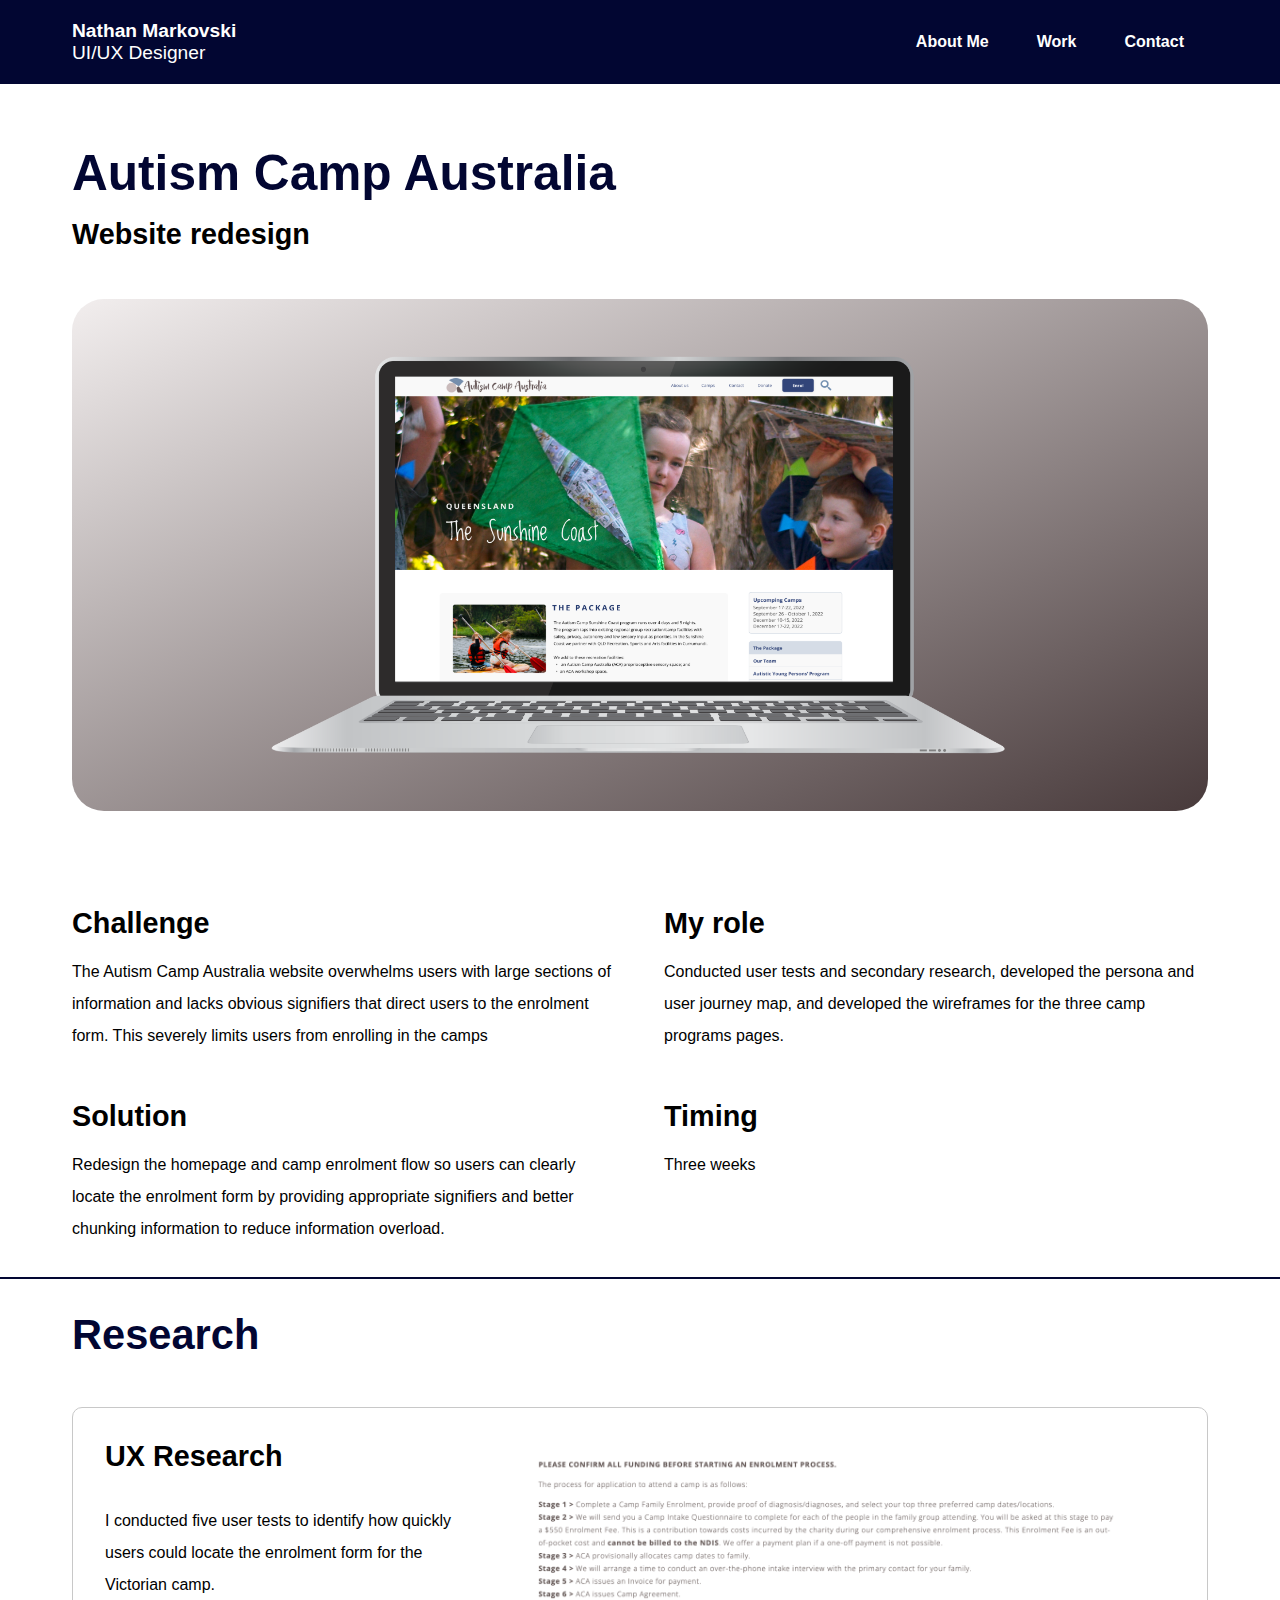
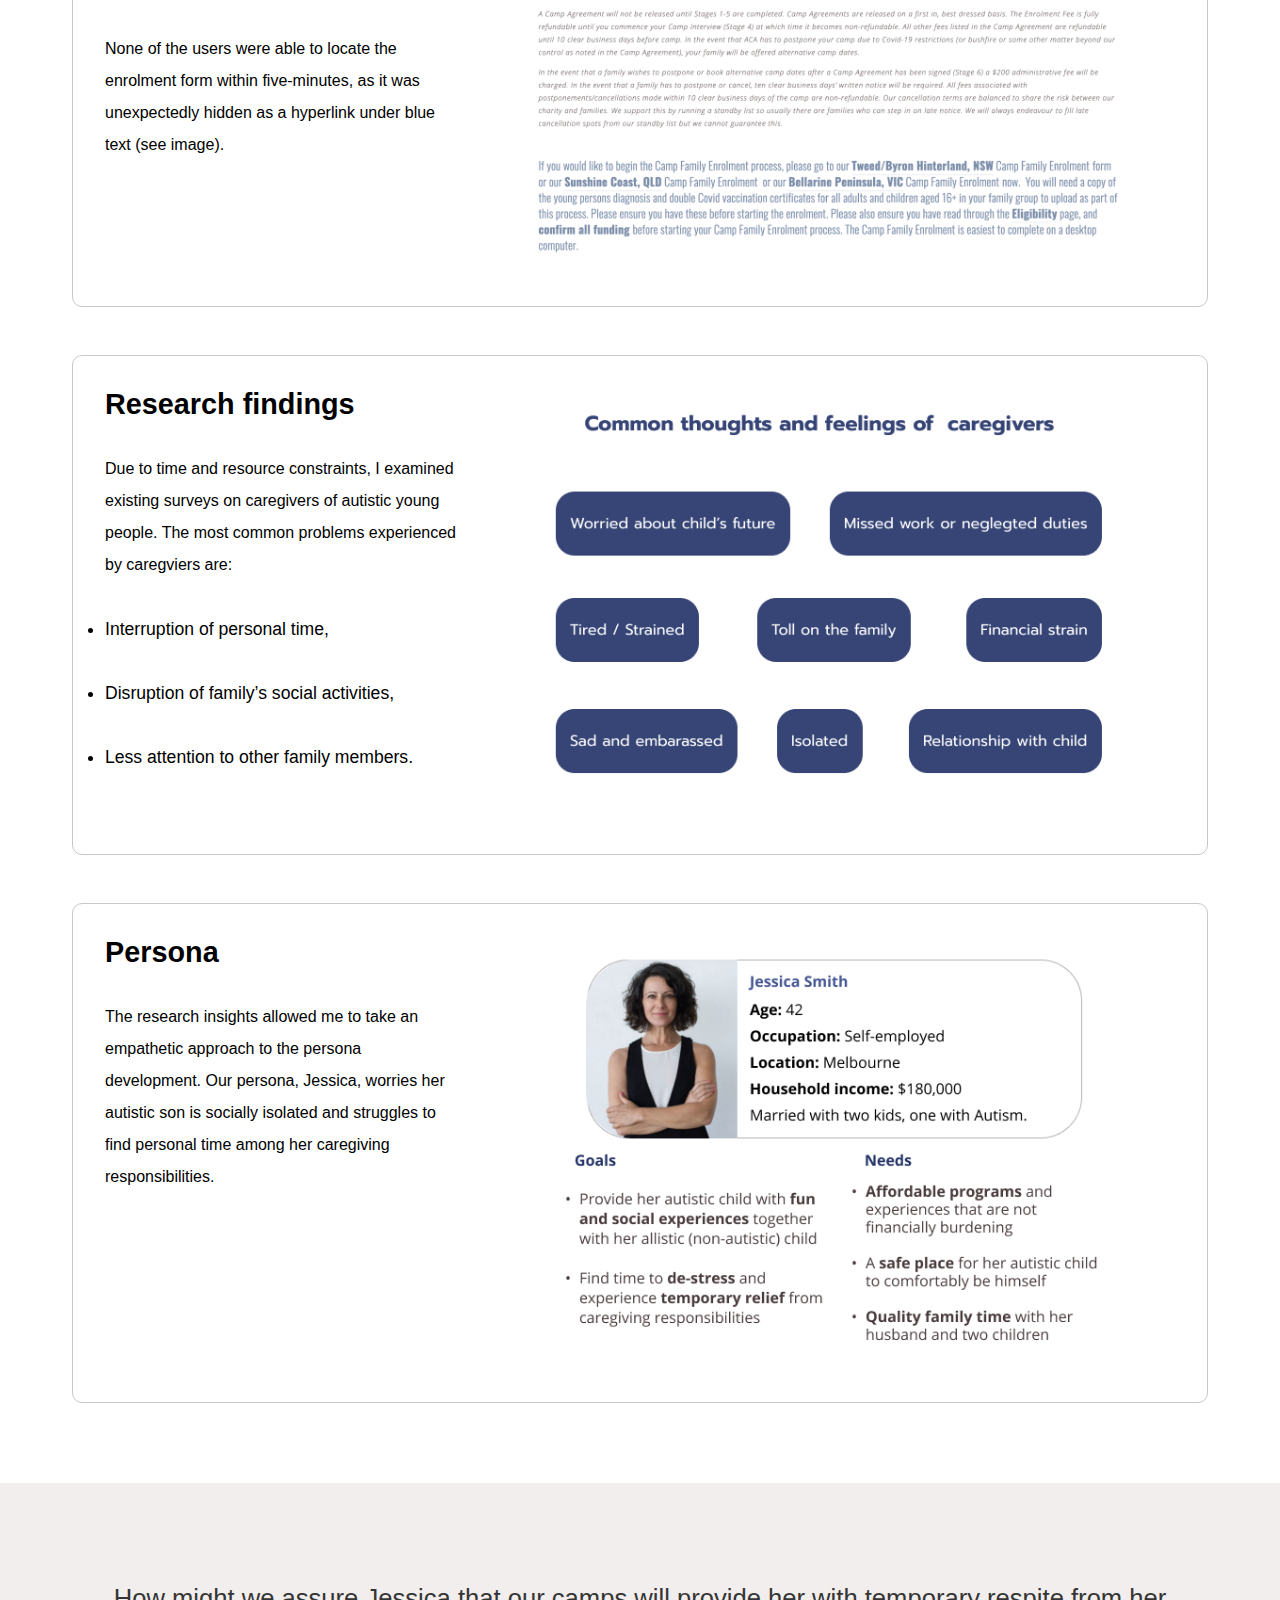
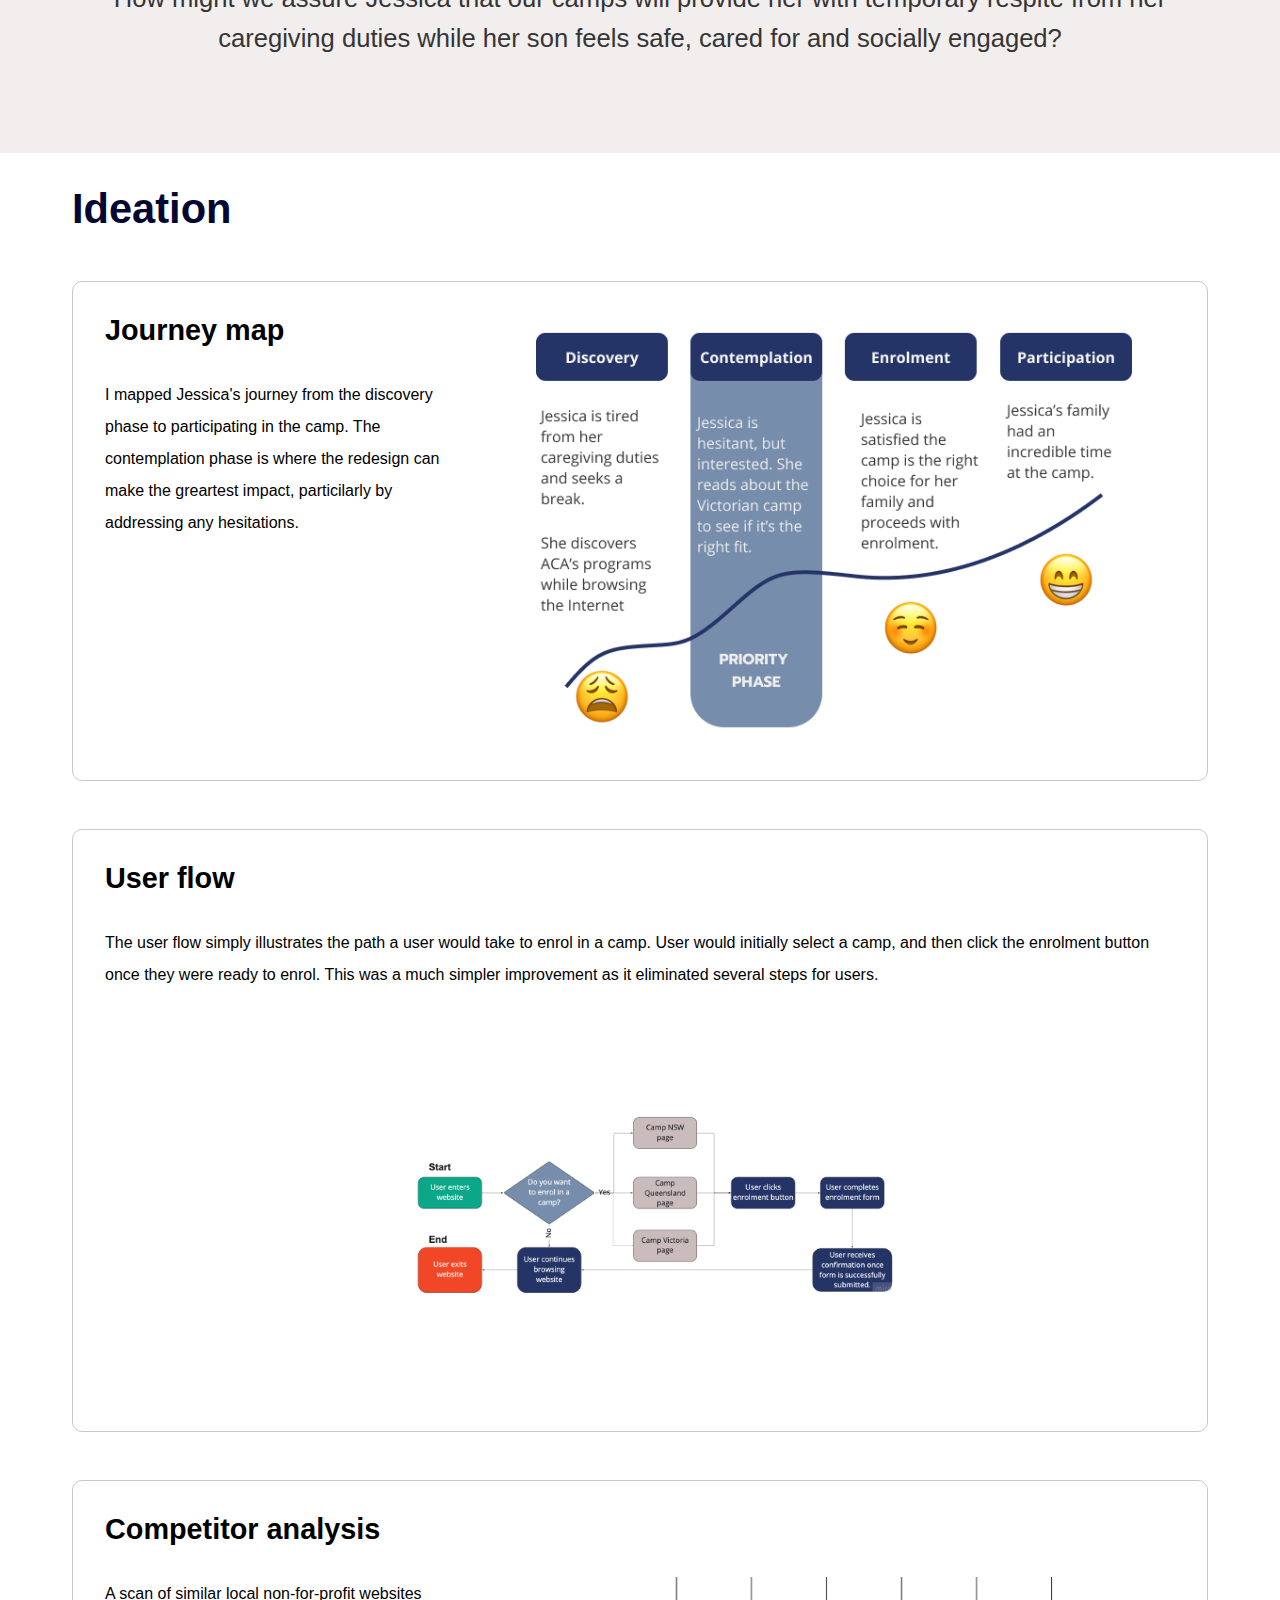
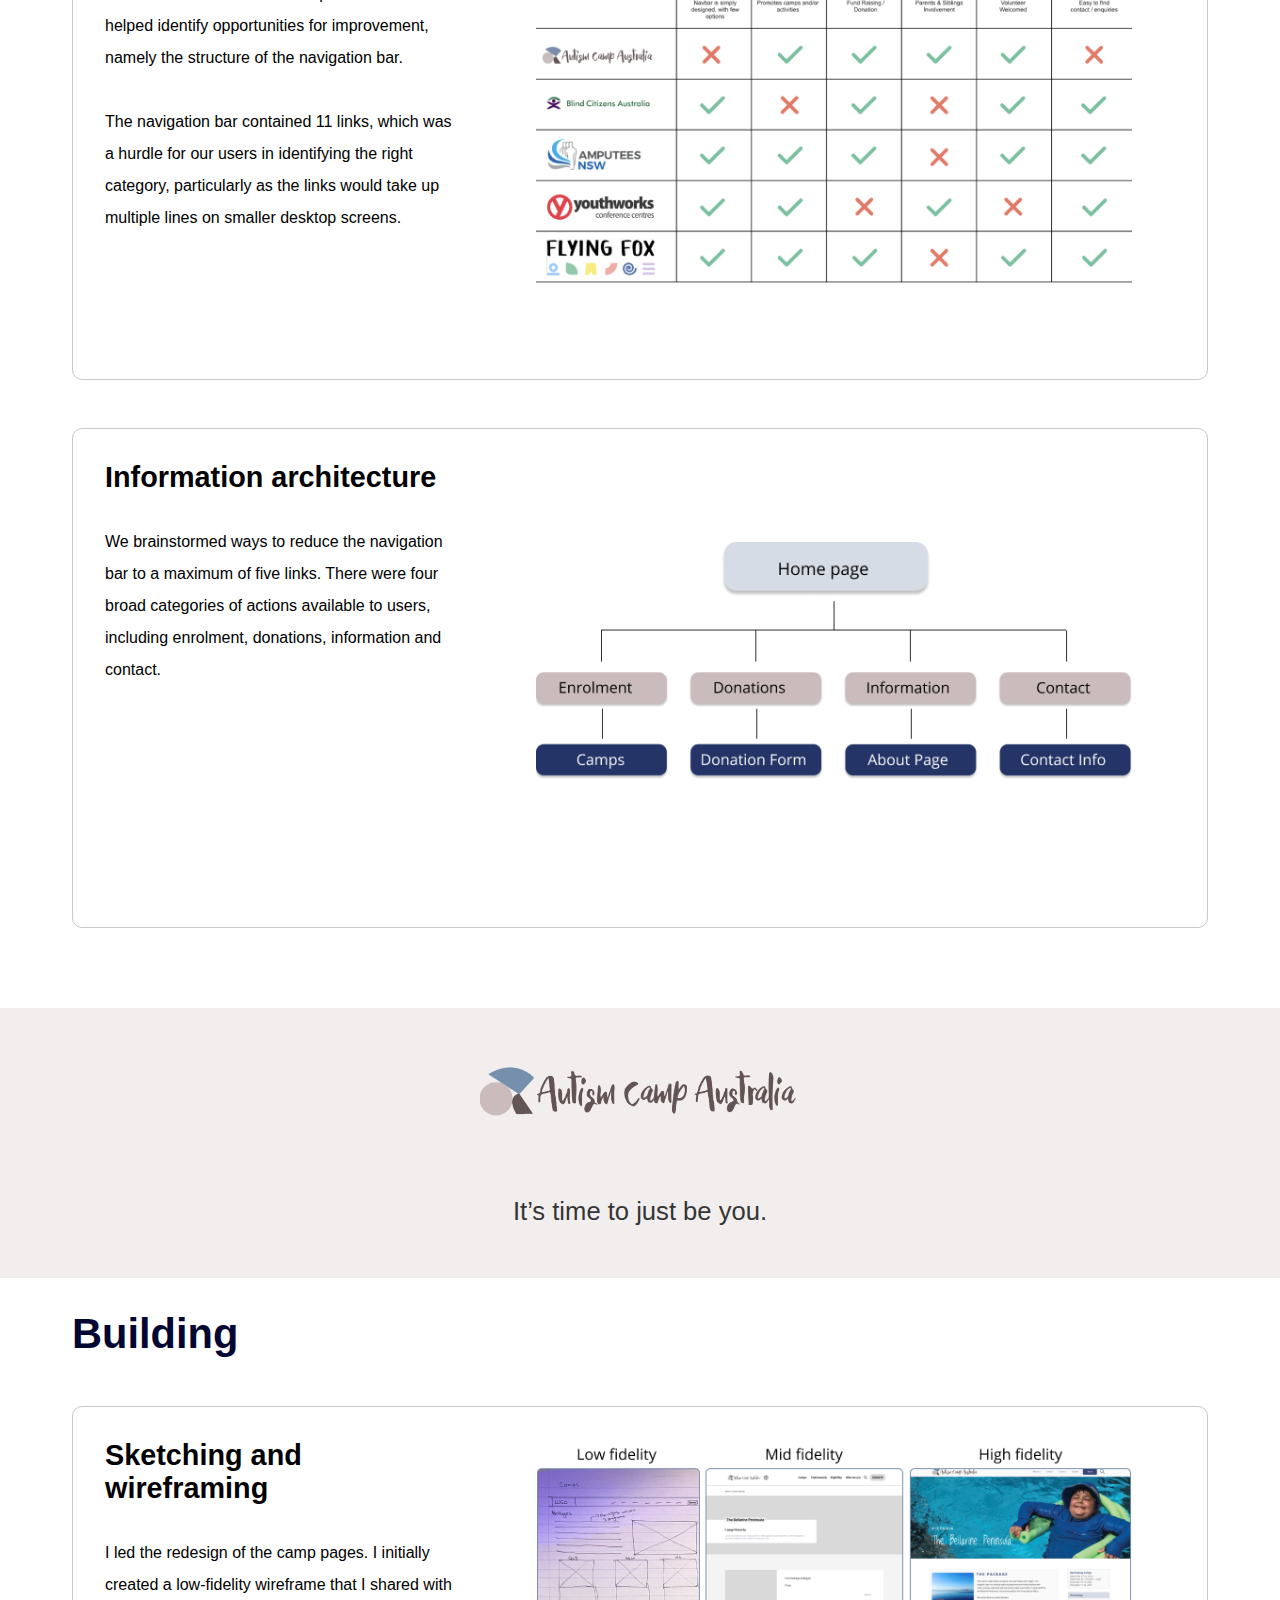
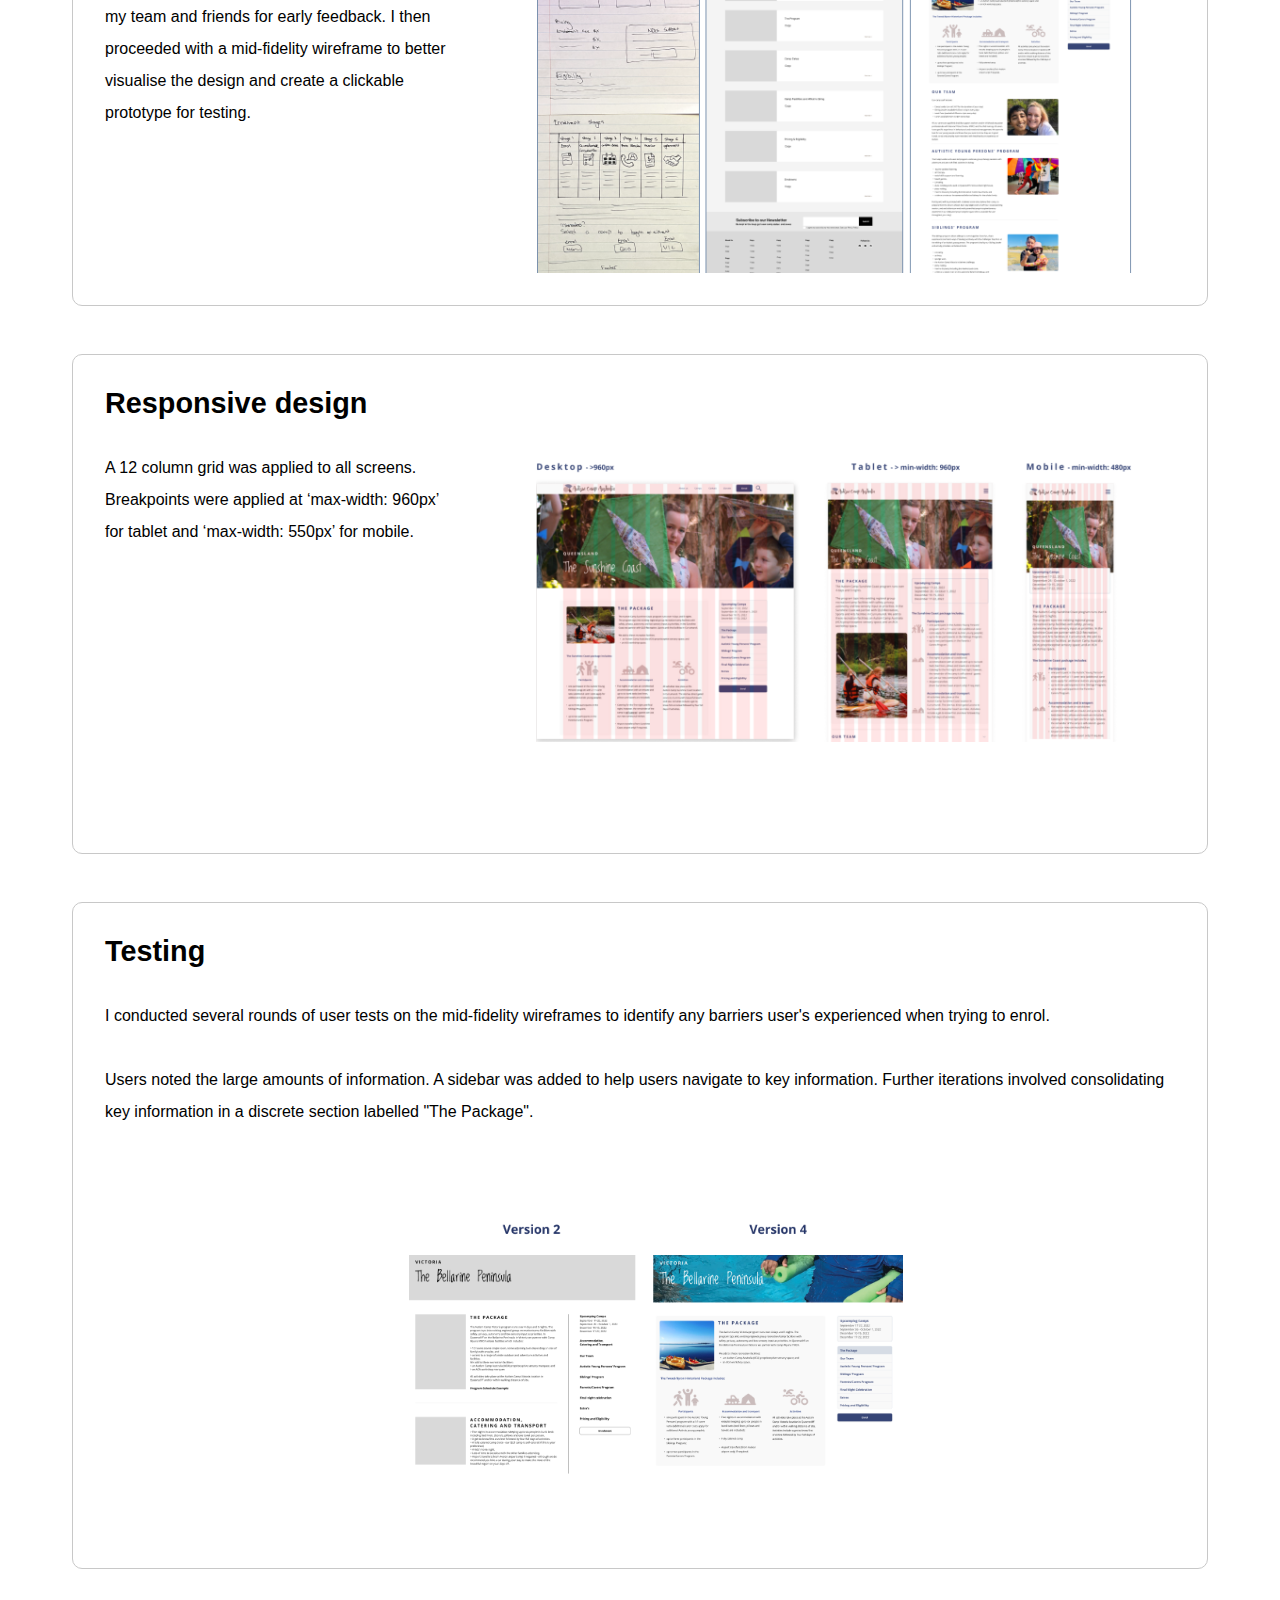
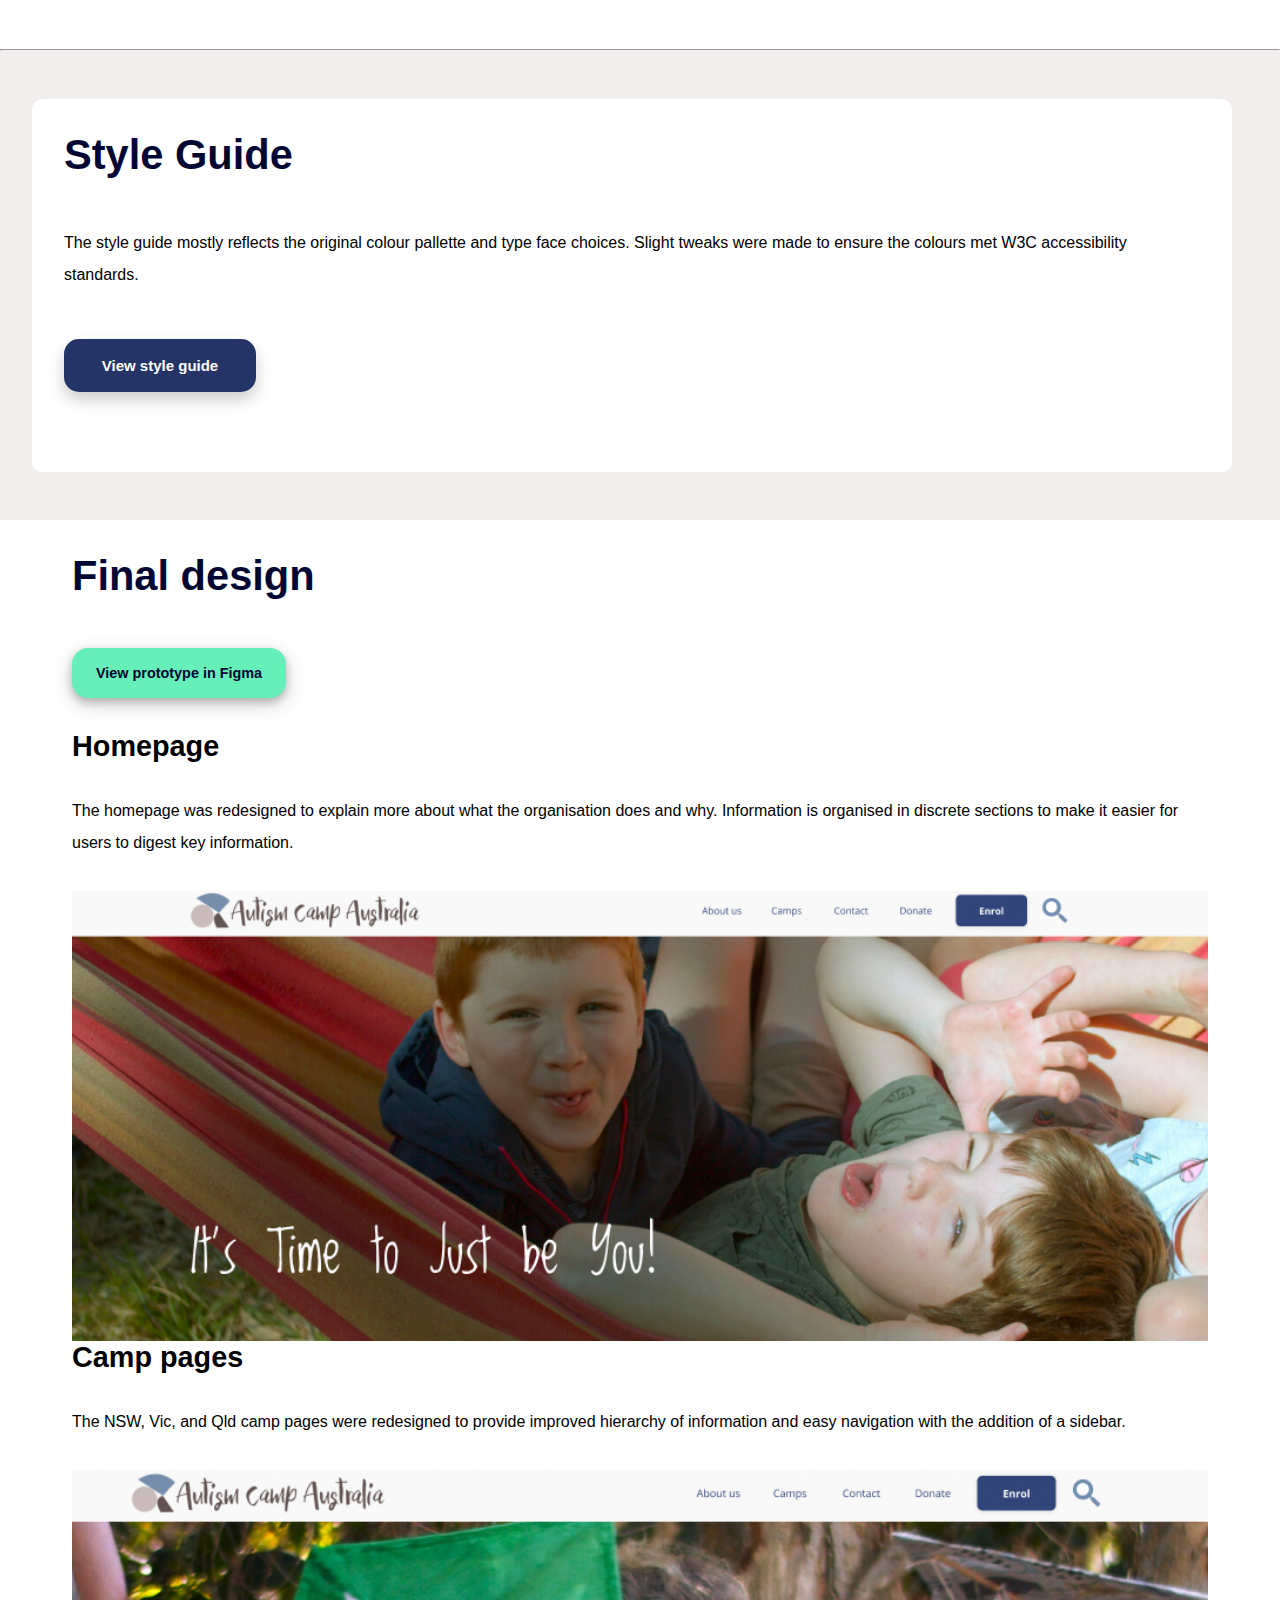
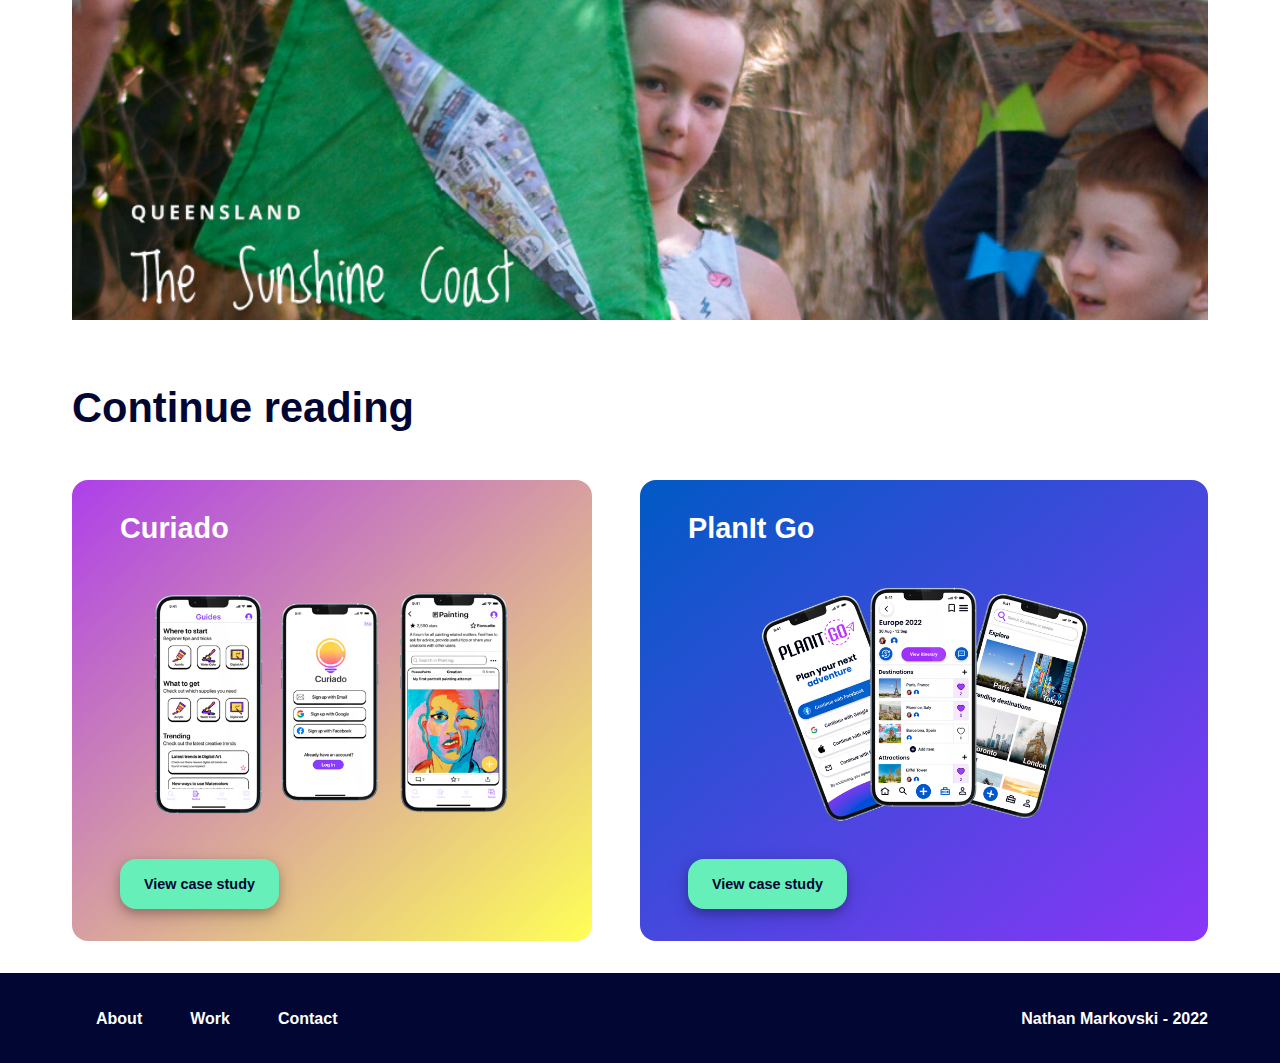
==== aca.html @ 9134162c "ACA" ====
<!DOCTYPE html>
<html style="font-size: 16px" lang="en">
  <head>
   <meta charset="utf-8">
   <title>Autism Camp Australia - Case Study</title>
   <link rel="stylesheet" href="css/main.css">
   <link rel="stylesheet" href="css/aca.css">
   <link rel="preconnect" href="https://fonts.googleapis.com">
   <link rel="preconnect" href="https://fonts.gstatic.com" crossorigin>
   <link rel="preconnect" href="https://fonts.googleapis.com">
   <link rel="preconnect" href="https://fonts.gstatic.com" crossorigin>
   <link href="https://fonts.googleapis.com/css2?family=Loved+by+the+King&display=swap" rel="stylesheet">
<link rel="preconnect" href="https://fonts.googleapis.com">
<link rel="preconnect" href="https://fonts.gstatic.com" crossorigin>
<link href="https://fonts.googleapis.com/css2?family=Montserrat:wght@300;400;500;600;700;800&family=Quicksand:wght@300;400;500;600;700&display=swap" rel="stylesheet">
   <script
   src="https://code.jquery.com/jquery-3.6.0.min.js"
   integrity="sha256-/xUj+3OJU5yExlq6GSYGSHk7tPXikynS7ogEvDej/m4="
   crossorigin="anonymous"></script>

   <!-- Global site tag (gtag.js) - Google Analytics -->
<script async src="https://www.googletagmanager.com/gtag/js?id=G-YQF85CCSH3"></script>
<script>
  window.dataLayer = window.dataLayer || [];
  function gtag(){dataLayer.push(arguments);}
  gtag('js', new Date());

  gtag('config', 'G-YQF85CCSH3');
</script>
 <!-- Hotjar Tracking Code for https://www.hotjar.com -->
<script>
    (function(h,o,t,j,a,r){
        h.hj=h.hj||function(){(h.hj.q=h.hj.q||[]).push(arguments)};
        h._hjSettings={hjid:3085739,hjsv:6};
        a=o.getElementsByTagName('head')[0];
        r=o.createElement('script');r.async=1;
        r.src=t+h._hjSettings.hjid+j+h._hjSettings.hjsv;
        a.appendChild(r);
    })(window,document,'https://static.hotjar.com/c/hotjar-','.js?sv=');
</script>
</head>

<!-- Nav Bar -->
<nav id="nav">
    <div id="nav-container">
       <div class="brand"> <a href="https://markovsn.github.io/NM-Portfolio">
            <h4>Nathan Markovski</h4>
            <h5>UI/UX Designer</h5>
        </a></div>
        <div class="links">
            <a href="#">About Me</a>
            <a href="#">Work</a>
            <!-- <a href="#">Writing</a> -->
            <a href="https://markovsn.github.io/NM-Portfolio/contact">Contact</a>
        </div>
        <div id="burger">
            <i class="icon-burger material-icons">menu</i>
            <i class="icon-x hidden material-icons">close</i>
        </div>
</nav>


<div id="modal-menu" class="hidden">
    <a href="#">About</a>
    <a href="#">Work</a>
    <!-- <a href="#">Writing</a> -->
    <a href="https://markovsn.github.io/NM-Portfolio/contact">Contact</a>
</div>
<body>
 <!-- Hero -->
    <header id="cs-hero-container"> 
            <div id="cs-hero">
                <div class="cs-title">
                <h1>Autism Camp Australia</h1>
                <h3>Website redesign</h3>
                </div>
                <div class="mockup"></div>
                <div class="cs-text">
                    <div class="left">
                        <div id="challenge" class="cs-text-container">
                            <h3>Challenge</h3>
                            <p class="regular">The Autism Camp Australia website overwhelms users with large sections of information and lacks obvious signifiers that direct users to the enrolment form. This severely limits users from enrolling in the camps</p>
                        </div> 
                        <div id="solution" class="cs-text-container">
                            <h3>Solution</h3>
                            <p class="regular">Redesign the homepage and camp enrolment flow so users can clearly locate the enrolment form by providing appropriate signifiers and better chunking information to reduce information overload.  </p>
                        </div>
                    </div>
                    <div class="right">
                        <div id="role" class="cs-text-container">
                            <h3>My role</h3>
                            <p class="regular">Conducted user tests and secondary research, developed the persona and user journey map, and developed the wireframes for the three camp programs pages.</p>
                        </div> 
                        <div id="timing" class="cs-text-container">
                            <h3>Timing</h3>
                            <p class="regular">Three weeks</p>
                        </div> 
                    </div>
                </div>
            </div>
    </header>
        <div id="horizontal-ln"></div>


<!-- Research -->
<section class="segment-container">
    <div><h2 class="segment-heading">Research</h2><div>

    <div id="ux-research" class="cs-segment">
        <div class="text">
            <h3>UX Research</h3>
            <p class="regular">I conducted five user tests to identify how quickly users could locate the enrolment form for the Victorian camp. <br><br> None of the users were able to locate the enrolment form within five-minutes, as it was unexpectedly hidden as a hyperlink under blue text (see image). </p>

        </div>
        <div class="image"></div>
    </div>

    <div id="key-findings" class="cs-segment">
        <div class="text">
            <h3>Research findings</h3>
            <p class="regular">Due to time and resource constraints, I examined existing surveys on caregivers of autistic young people. The most common problems experienced by caregviers are:</p>
            <li>Interruption of personal time,</li>
            <li>Disruption of family’s social activities,</li>
            <li>Less attention to other family members.</li>
        </div>
        <div class="image"></div>       
    </div> 
    
    <div id="persona" class="cs-segment">
        <div class="text">
            <h3>Persona</h3>
            <p class="regular">The research insights allowed me to take an empathetic approach to the persona development. Our persona, Jessica, worries her autistic son is socially isolated and struggles to find personal time among her caregiving responsibilities.</p>
        </div>
        <div class="image"></div>
    </div>

</section>

<div class="call-out">
    <div class="call-out-text">How might we assure Jessica that our camps will provide her with temporary respite from her caregiving duties while her son feels safe, cared for and socially engaged?</div>
</div>

<!-- IDEATION -->
<section class="segment-container"> 
    <div><h2 class="segment-heading">Ideation</h2><div>


    <div id="feature-prioritisation" class="cs-segment">
        <div class="text">
            <h3>Journey map</h3>
            <p class="regular">I mapped Jessica's journey from the discovery phase to participating in the camp. The contemplation phase is where the redesign can make the greartest impact, particilarly by addressing any hesitations.</p>
            </p>
        </div>
        <div class="image"></div>
    </div>

    <div id="user-flow" class="cs-segment">
        <div class="text">
            <h3>User flow</h3>
            <p class="regular">The user flow simply illustrates the path a user would take to enrol in a camp. User would initially select a camp, and then click the enrolment button once they were ready to enrol. This was a much simpler improvement as it eliminated several steps for users.</p>
        </div>
        <div class="image"></div>
    </div>

    <div id="competitor-analysis" class="cs-segment">
        <div class="text">
            <h3>Competitor analysis</h3>
            <p class="regular">A scan of similar local non-for-profit websites helped identify opportunities for improvement, namely the structure of the navigation bar.</p>
            <p class="regular">The navigation bar contained 11 links, which was a hurdle for our users in identifying the right category, particularly as the links would take up multiple lines on smaller desktop screens. </p>
        </div>
        <div class="image"></div>
    </div>

    <div id="information-architecture" class="cs-segment">
        <div class="text">
            <h3>Information architecture</h3>
            <p class="regular">We brainstormed ways to reduce the navigation bar to a maximum of five links. There were four broad categories of actions available to users, including enrolment, donations, information and contact. </p>
        </div>
        <div class="image"></div>
    </div>

</section>

<div id="logo" class="call-out">
    <div class="logo-container"></div>
    <div class="call-out-text">It’s time to just be you.</div>
</div>

<!-- BUILDING -->

<section class="segment-container">
    <div><h2 class="segment-heading">Building</h2><div>

    <div id="sketching" class="cs-segment">
        <div class="text">
            <h3>Sketching and wireframing</h3>
            <p class="regular">I led the redesign of the camp pages. I initially created a low-fidelity wireframe that I shared with my team and friends for early feedback. I then proceeded with a mid-fidelity wireframe to better visualise the design and create a clickable prototype for testing.</p>
        </div>
        <div class="image"></div>
    </div>

    <div id="responsive" class="cs-segment">
        <div class="text">
            <h3>Responsive design</h3>
            <p class="regular">A 12 column grid was applied to all screens. Breakpoints were applied at ‘max-width: 960px’ for tablet and ‘max-width: 550px’ for mobile.</p>
        </div>
        <div class="image"></div>
    </div>

    <div id="testing" class="cs-segment">
        <div class="text">
            <h3>Testing</h3>
            <p class="regular">I conducted several rounds of user tests on the mid-fidelity wireframes to identify any barriers user's experienced when trying to enrol.</p>
            <p class="regular">Users noted the large amounts of information. A sidebar was added to help users navigate to key information. Further iterations involved consolidating key information in a discrete section labelled "The Package". </p>
        </div>
        <div class="image"></div>
    </div>



</section>

<hr>
<!-- Interface design -->

<section id="style-guide">
<div class="style-guide-container">
    <h2 class="segment-heading">Style Guide</h2>
    <p class="regular">The style guide mostly reflects the original colour pallette and type face choices. Slight tweaks were made to ensure the colours met W3C accessibility standards.  </p>
    <button type="button" class="collapsible">View style guide</button>
    <div class="content">
<hr>
    <div id="brand-personality">
        <h3>Brand voice analysis</h3>
        <div class="brand-bubbles">
            <div class="word-container">
                <div><h4>Physique</h4></div>
                <div><p class="regular">Neutral, calm, welcoming</p></div>
            </div>
            <div class="word-container">
                <div><h4>Self-image</h4></div>
                <div><p class="regular">Trusted, caring, sensitive</p></div>
            </div>
            <div class="word-container">
                <div><h4>Personality</h4></div>
                <div><p class="regular">Inclusive, family-friendly, delicate</p></div>
            </div>
            <div class="word-container">
                <div><h4>Culture</h4></div>
                <div><p class="regular">Community-driven, experienced, friendly</p></div>
            </div>


        </div>
    </div>
<hr>
    <div id="logo-preview">
        <div><h3>Logo</h3></div>
        <div class="logo-images">
            <div class="logo-white"></div>
            <div class="logo-black"></div>
            <div class="logo-outline"></div>
        </div>
    </div>

<hr>
   <div id="colours">
        <h3>Brand colours</h3>
        <h4>Primary colours</h4>
        <div id="regal-blue" class="brand-colours">
            <div class="colour-container">
                <div class="main-colour"></div>
                <div class="mid-shade"></div>
                <div class="light-shade"></div>
            </div>
            <div class="colour-info">
                <div class="colour-name"><p class="caption"><strong>Tory blue</strong></p></div>
                <div class="hex-code"><p class="caption">#435693</p></div>
                <div class="usage"><p class="caption">Usage: 50%</p></div>
            </div>
        </div>

        <div id="white" class="brand-colours">
            <div class="colour-container">
                <div class="main-colour"></div>
                <div class="mid-shade"></div>
                <div class="light-shade"></div>
            </div>
            <div class="colour-info">
                <div class="colour-name"><p class="caption"><strong>Dark wood</strong></p></div>
                <div class="hex-code"><p class="caption">#483A3B</p></div>
                <div class="usage"><p class="caption">Usage: 30%</p></div>
            </div>
        </div>

        <h4>Seconary colours</h4>
        <div id="eucalyptus-green" class="brand-colours">
            <div class="colour-container">
                <div class="main-colour"></div>
                <div class="mid-shade"></div>
                <div class="light-shade"></div>
            </div>
            <div class="colour-info">
                <div class="colour-name"><p class="caption"><strong>Charcoal</strong></p></div>
                <div class="hex-code"><p class="caption">#353535</p></div>
                <div class="usage"><p class="caption">Usage: 10%</p></div>
            </div>
        </div>
        
    </div>
<hr>
    <!-- typography -->
    <div id="typography">
        <h3>Typography</h3>
        <div id=“resp-table”></div>

    <table class="table">
        <thead>
            <th>Type preview</th>
            <th>Font family</th>
            <th>Font size</th>
        </thead>
        <tbody>
            <tr>
                <td data-label="Type-preview" class="H1-preview">Headline 1</td>
                <td data-label="Font-family">Loved by the King - Regular 400</td>
                <td data-label="Font-size">48pt</td>
            </tr>
            <tr>
                <td data-label="Type-preview" class="H2-preview">Headline 2</td>
                <td data-label="Font-family">Open Sans - Semi-bold 600</td>
                <td data-label="Font-size">30pt</td>
            </tr>
            <tr>
                <td data-label="Type-preview" class="H3-preview">Headline 3</td>
                <td data-label="Font-family">Open Sans - Bold 700</td>
                <td data-label="Font-size">24pt</td>
            </tr>
            <tr>
                <td data-label="Type-preview" class="H4-preview">Headline 4</td>
                <td data-label="Font-family">Open Sans - Extra-bold 800</td>
                <td data-label="Font-size">20pt</td>
            </tr>
            <tr>
                <td data-label="Type-preview" class="H5-preview">Headline 5</td>
                <td data-label="Font-family">Open Sans - Semi-bold 600</td>
                <td data-label="Font-size">18pt</td>
            </tr>
          
            <tr>
                <td data-label="Type-preview"class="Body-preview">Body</td>
                <td data-label="Font-family">Open Sans - Regular 400</td>
                <td data-label="Font-size">16pt</td>
            </tr>
            <tr>
                <td data-label="Type-preview" class="Button-preview">Buttons and meta</td>
                <td data-label="Font-family">Open Sans - Bold 600</td>
                <td data-label="Font-size">15pt</td>
            </tr>
            <tr>
                <td data-label="Type-preview" class="caption-preview">Captions</td>
                <td data-label="Font-family">Open Sans - Regular 400</td>
                <td data-label="Font-size">14pt</td>
            </tr>
        </tbody>
    </table>
<hr>
    <div id="buttons">
        <h3>Buttons</h3>
        <h4>Primary</h4>
            <div class="dfat-btn-container">
                <div><h4>Normal</h4></div>
                <div><button class="btn-dfat" id="prime-normal">Primary</button></div>
            </div>
            <div class="dfat-btn-container">
                <div><h4>Active</h4></div>
                <div><button class="btn-dfat" id="prime-active">Primary</button></div>
            </div>
            <div class="dfat-btn-container">
                <div><h4>Hover</h4></div>
                <div><button class="btn-dfat" id="prime-hover">Primary</button></div>
            </div>
            <div class="dfat-btn-container">
                <div><h4>Focused</h4></div>
                <div><button class="btn-dfat" id="prime-focused">Primary</button></div>
            </div>
            <div class="dfat-btn-container">
                <div><h4>Disabled</h4></div>
                <div><button class="btn-dfat" id="prime-disabled">Primary</button></div>
            </div>
            <h4>Secondary</h4>
            <div class="dfat-btn-container">
                <div><h4>Normal</h4></div>
                <div><button class="btn-dfat" id="second-normal">Secondary</button></div>
            </div>
            <div class="dfat-btn-container">
                <div><h4>Active</h4></div>
                <div><button class="btn-dfat" id="second-active">Secondary</button></div>
            </div>
            <div class="dfat-btn-container">
                <div><h4>Hover</h4></div>
                <div><button class="btn-dfat" id="second-hover">Secondary</button></div>
            </div>
            <div class="dfat-btn-container">
                <div><h4>Focused</h4></div>
                <div><button class="btn-dfat" id="second-focused">Secondary</button></div>
            </div>
            <div class="dfat-btn-container">
                <div><h4>Disabled</h4></div>
                <div><button class="btn-dfat" id="second-disabled">Secondary</button></div>
            </div>
    </div>

    <hr>

    <div id="icons">
        <h3>Icons</h3>
        <div id="icons-social" class="icons-container">
            <h4>Social media</h4>
            <div id="icon-twitter" class="icon-row">
                <div class="icon-container"></div>
                <div><p class="regular">Twitter</p></div>
            </div>
            <div id="icon-facebook" class="icon-row">
                <div class="icon-container"></div>
                <div><p class="regular">Facebook</p></div>
            </div>
            <div id="icon-instagram" class="icon-row">
                <div class="icon-container"></div>
                <div><p class="regular">Instagram</p></div>
            </div>
            <div id="icon-youtube" class="icon-row">
                <div class="icon-container"></div>
                <div><p class="regular">YouTube</p></div>
            </div>
        </div>
        
        <div id="icons-navigation" class="icons-container">
            <h4>Navigation</h4>
            <div id="icon-arrow-left" class="icon-row">
                <div class="icon-container"></div>
                <div><p class="regular">Arrow left</p></div>
            </div>
            <div id="icon-arrow-right" class="icon-row">
                <div class="icon-container"></div>
                <div><p class="regular">Arrow right</p></div>
            </div>
            <div id="icon-search" class="icon-row">
                <div class="icon-container"></div>
                <div><p class="regular">Search</p></div>
            </div>
            <div id="icon-menu" class="icon-row">
                <div class="icon-container"></div>
                <div><p class="regular">Menu</p></div>
            </div>
            <div id="icon-close" class="icon-row">
                <div class="icon-container"></div>
                <div><p class="regular">Close</p></div>
            </div>
            <div id="icon-check" class="icon-row">
                <div class="icon-container"></div>
                <div><p class="regular">Check</p></div>
            </div>
         </div>

        <div id="icons-general" class="icons-container">
            <h4>General</h4>
            <div id="icon-coin" class="icon-row">
                    <div class="icon-container"></div>
                    <div><p class="regular">Coin</p></div>
             </div>
            <div id="icon-person" class="icon-row">
                    <div class="icon-container"></div>
                    <div><p class="regular">Person</p></div>
             </div>
              <div id="icon-card" class="icon-row">
                    <div class="icon-container"></div>
                    <div><p class="regular">Credit card</p></div>
             </div>
             <div id="icon-donate" class="icon-row">
                    <div class="icon-container"></div>
                    <div><p class="regular">Donate</p></div>
             </div>
        </div>
    </div>

    <hr>



</div>
</section>


<!-- MOCKUPS -->
<section id="mockups">
    <div class="mockups-container">
    <div><h2 class="segment-heading">Final design</h2><div>
        <div class="prototype-btn"><a href="https://www.figma.com/proto/x3vNXDAoyBga1JQBYZVfNr/Untitled?page-id=0%3A1&node-id=25%3A376&viewport=3408%2C-2922%2C0.23&scaling=contain&starting-point-node-id=25%3A376"><button class="btn-secondary"><p class="btn-text">View prototype in Figma</p></button></a></div>
        <div id="homepage" class="final-cs-segment">
            <div><h3>Homepage</h3></div>
            <div><p class="regular">The homepage was redesigned to explain more about what the organisation does and why. Information is organised in discrete sections to make it easier for users to digest key information. </p></div>
            <div class="image image-home"></div>
        </div>
        <div id="navigation" class="final-cs-segment">
            <div><h3>Camp pages</h3></div>
            <div><p class="regular">The NSW, Vic, and Qld camp pages were redesigned to provide improved hierarchy of information and easy navigation with the addition of a sidebar. </p></div>
            <div class="image image-nav"></div>
        </div>
    </div>
</div>
</section>

<!-- Recommendations -->

<section id="next-reading">
    <h2 class="segment-heading">Continue reading</h2>

    <a href="https://markovsn.github.io//NM-Portfolio/curiado" id="curiado" class="small-container">
        <h3>Curiado</h3>
        <div class="image"></div>
        <div class="cta">
            <button class="btn-secondary"><p class="btn-text">View case study</p></button>
        </div>
    </a>

    <a href="https://markovsn.github.io//NM-Portfolio/planitgo" id="planitgo" class="small-container">
        <h3>PlanIt Go</h3>
        <div class="image"></div>
        <div class="cta">
                <button class="btn-secondary"><p class="btn-text">View case study</p></button>
        </div>
    </a>
        
</section>

    <!-- Footer -->
    <footer id="footer">
        <div class="footer-container">
            <div class="links">
                <a href="#">About</a>
                <a href="#">Work</a>
                <!-- <a href="#">Writing</a> -->
                <a href="#">Contact</a>
            </div>
            <div id="signature"><p class="regular">Nathan Markovski - 2022</p></div>
        </div>
    </footer>

    <script src="main.js"></script>

</body> 
</html>
---- css/main.css ----
* {
    box-sizing: border-box;
    margin: 0;
    padding: 0;
    font-family: monospace;
  }
  
  html, body {
    width: 100%;
    height: 100%;
  }

  /* ROOT */
:root {
    --page-margin: 2rem;
    --page-margin-mobile: 1rem;
    --clr-primary: #020632; 
    --clr-accent: #66efb8;
    --clr-light: #1136dd;
    --clr-white: #ffffff;
    --ln: 1px solid var(--clr-primary);
    --font: 'Sora', sans-serif;
    --pg-width: 1200px;
  }
  
  /* TYPOGRAPHY */
  .location p {
    font-family: var(--font);
    font-size: 1rem;
    color: var(--clr-white);
    font-weight: 600;
  }
  
  p.large {
    font-size: 1.5rem;
    font-family: var(--font);
    line-height: 2.5rem;
  }

  p.regular {
    font-family: var(--font);
    line-height: 2rem;
    font-size: 1rem;
  }

  p.caption {
    font-family: var(--font);
    line-height: 1.3rem;
    font-size: 1rem;
  }

  li {
    font-family: var(--font);
    line-height: 2rem;
    font-size: 1.1rem;
  }

  h1 {
    text-decoration: none;
    font-size: 3.1rem;
    font-stretch: extra-expanded;
    font-family: 'Anton', sans-serif;
    color: var(--clr-primary);
    margin-bottom: 1rem;
  }

  h2 {
    text-decoration: none;
    font-size: 2.6rem;
    font-family: var(--font);
    font-weight: 800;
    color: var(--clr-primary);
  }

  h3 {
  font-family: var(--font);
  font-weight: 600;
  font-size: 1.8rem;
  }
  
  h4 {
    text-decoration: none;
    font-size: 1.2rem;
    font-family: var(--font);
    font-weight: 600;
  }

  h5 {
    text-decoration: none;
    font-size: 1.2rem;
    font-family: var(--font);
    font-weight: 500;
  }

  strong {
    font-family: var(--font);
    font-size: 1.1rem;
  }

  .btn-text {
    font-family: var(--font);
    font-size: .9rem;
    font-weight: 600;
  }

  @media screen and (max-width: 450px) {
    h1 {font-size: 2.5rem}
    h2 {font-size: 1.8rem}
    h3 {font-size: 1.3rem}
    h4 {font-size: 1.1rem}
    h5 {font-size: 1.1rem}
    p.regular {font-size: 1rem}
    li {font-size: 1rem}
    p.caption {font-size: .9rem}
    p.large {font-size: 1.2rem;}
    .location p {font-size: .9rem}
  }
    
  #hero h1 {
    color: white !important;
  }
  #contact h1 {
    color: white !important;
  }


  /* BUTTONS */
  .btn-primary {
    padding: 0.5rem 2rem;
    border-radius: 1rem;
    border-style: none;
    background-color: var(--clr-primary);
    min-height: 65px;
    font-family: var(--font);
    font-weight: 600;
    font-size: 18px;
    color: var(--clr-white);
    box-shadow: 0 4px 8px 0 rgba(0, 0, 0, 0.2), 0 6px 20px 0 rgba(0, 0, 0, 0.19);
    cursor: pointer;
  }

  .btn-primary:hover {
    background-color: var(--clr-light);
    color: var(--clr-white);
  }

  .btn-secondary {
    padding: 0.5rem 1.5rem;
    border-radius: 1rem;
    border-style: none;
    background-color: var(--clr-accent);
    min-height: 50px;
    font-family: var(--font);
    font-weight: 600;
    font-size: 16px;
    color: var(--clr-primary);
    box-shadow: 0 4px 8px 0 rgba(0, 0, 0, 0.2), 0 6px 20px 0 rgba(0, 0, 0, 0.19);
    cursor: pointer;
  }

  .btn-secondary:hover {
    background-color: #a7f6d6;
  }



  #horizontal-ln {
    border-bottom: var(--ln);
  }


  /* NAV */
nav {
    height: 85px;
    width: 100%;
    background: transparent;
    position: fixed;
    border-bottom: 1px solid var(--clr-white);
    z-index: 3;
  }

  nav.hidden {
    background-color: var(--clr-primary) !important;
    transition: 1s ease;
  }

  .nav-solid {
    background-color: var(--clr-primary) !important;
    transition: background-color 600ms ease;
  }


  #nav-container {
    height: 100%;
    padding: 0 var(--page-margin);
    display: flex;
    justify-content: space-between;
    align-items: center;
    max-width: var(--pg-width);
    margin: 0 auto;
  }
  
  #nav-container > .links {
    height: 100%; 
    display: flex;
  }

  #nav-container a {
    color: var(--clr-white);
    text-decoration: none;
    font-size: 16px;
    font-family: var(--font);
    font-weight: 600;
  }
  
  #nav-container > .links > * {
    padding: 1.5rem;
    height: 100%;
    display: flex;
    align-items: center;  
  }
  
  nav a:hover {
    background-color: rgba(255, 255, 255, 0.4);
    color: var(--clr-primary) !important;
    font-weight: 600;
  }

  nav .brand {
    color: var(--clr-white);
  }
  
  #nav .brand a:hover{
    color: var(--clr-white) !important;
    cursor: pointer;
  }

/* MODAL */
#modal-menu {
  opacity: 1;
  position: fixed;
  top: 85px;
  left: 0;
  width: 100vw;
  height: 100vh;
  background-color: var(--clr-primary);
  display: flex;
  flex-direction: column;
  justify-content: center;
  align-items: center;
  gap: 1rem;
  transition: 600ms ease;
}

#modal-menu.hidden {
  opacity: 0;
  bottom: 200vh;
  transition: 600ms ease;
  transform: translatex(-100%);
}

#modal-menu a {
  color: var(--clr-white);
  font-size: 2rem;
  text-decoration: none;
  font-family: var(--font);
  padding: 2rem 6rem;
  border-radius: 24rem;
  border: 1px solid var(--clr-light);
  transition: 400ms;
  width: 50%;
  display: flex;
  justify-content: center;
}

#modal-menu a:hover {
  border: 1px solid var(--clr-primary);
  transform: scale(1.2);
  box-shadow: 0 0 56px rgba(255,255,255,0.06);
}


/* BURGER */

#burger {
  color: white;
  background-color: transparent;
  cursor: pointer;
  display: none;
}

#burger * {
  font-size: 50px;
}

#burger .icon-burger {
  animation: slide-in 400ms ease-in-out;
}

#burger .icon-burger.hidden {
  display: none;
}

#burger .icon-x.hidden {
  display: none;
}

#burger .icon-x {
  animation: pop-in 400ms ease-in-out;
}

@keyframes slide-in {
  0% {
    transform: translateX(300px);
  }

  100% {
    transform: translateX(0px);
  }
}

@keyframes pop-in {
  0% {
      transform: scale(1.25);
  }

  50% {
    transform: scale(1.5);
  }
  100% {
      transform: scale(1.0);
  }
}


  @media screen and (max-width: 960px) {
    #burger {
    display: inherit;
    }

    #nav-container > .links > a {
    display:none;
    }

    nav .brand h5 {
      display: none;
    }

    nav .brand h4 {
      font-size: 24px;
    }
  }
  
  /* HERO */
#hero-container {
    margin-top: 0em;
    background: linear-gradient(-45deg, #b13ce7, #356cd9, #23a6d5, #23d5ab);
    background-size: 500%;
    animation: gradient 15s ease infinite;
    color: white;
    height: 95vh; 
    min-height: 560px;
    display: flex;
    
  }
  
  @keyframes gradient {
    0% {
      background-position: 0% 50%;
    }
    50% {
      background-position: 100% 50%;
    }
    100% {
      background-position: 0% 50%;
    }
  }

#hero .right .pfp {
  background: url(../images/homepage/profile-photo.JPG);
  background-position: bottom;
  background-size: cover;
  background-repeat: no-repeat;
}

  #hero {
    padding: var(--page-margin);
    display: flex; 
    max-width: var(--pg-width);
    margin: 0 auto;
    align-items: center;
    justify-content: center;
  }

  #hero .location {
    display: flex;
    align-items: center;
    gap: 1rem;
  }

  #hero .location p {
    font-family: var(--font);
    font-size: 20px;
    font-weight: 400;
    font-style: italic;
  }

.location span {
  font-size: 30px;
  font-weight: 600;
  color: var(--clr-white);
}
  
  @media screen and (max-width: 960px) {
    #hero {
    flex-direction: column-reverse;
    }
    #hero > .right {
      justify-content: flex-end;
      margin-bottom: 5rem;
  }
  #hero > .left {
    gap: 2rem;
    justify-content: flex-start;
  }
  }

  #hero > * {
    flex: 1; 
    display: flex;
    flex-direction: column;
    justify-content: center;
  }
  
  #hero > .left {
    gap: 2rem;
    align-items: flex-start;
  }
  
  #hero > .right {
    align-items: center;
  }
  
  #hero > .right .pfp {
    min-width: 200px;
    width: 35vw;
    max-width: 450px;
    min-height: 200px;
    height: 32vw;
    max-height: 450px;
    border-radius: 50%;
    border: 3px solid white;
  }

  /* CASE STUDIES */

#work {
    padding: var(--page-margin);
    display: flex;
    flex-direction: column;
    gap: 3rem;
    max-width: var(--pg-width);
    margin: 0 auto;
  }

  #work .case-study {
    min-height: 100px;
    max-height: 700px;
    width: 100%;
    height: 50vh;
    display: flex;
    flex-direction: row;
    justify-content: space-between;
    align-items: stretch;
    align-self: center;
    border-radius: 1rem;
    transition: height 200ms ease, width 200ms ease;
    padding: 3rem 5rem;
    text-decoration: none;
  }

  #work .case-study:hover {
    width: 98%;
    opacity: 0.9;
  }

  #work .case-study .body {
    display: flex;
    width: 30%;
    margin-left: 6.5%;
    flex-direction: column;
    align-items: flex-start;
    justify-content: flex-end;
    flex: 0 auto;
    gap: 2rem;
    color: var(--clr-white);
  }

#work .case-study .pic {

    max-height: 400x;
    min-height: 100px;
    flex: 0 auto;
    width: 70%;
}

#work > .case-study:nth-child(even) {
  flex-direction: row-reverse;
}

#work > .case-study:nth-child(even) .body {
margin-right: 6.5%;
margin-left: 0;
}

#case-study-aca {
background: linear-gradient(to bottom right, #F2EEEE, #483A3B);
}

#case-study-koala {
background: linear-gradient(to bottom right, #3ca55c, #A8E37D);
}

#case-study-curiado {
  background: linear-gradient(to bottom right, #fffF57, #ae3fea);
  }
#case-study-dfat {
  background: linear-gradient(to bottom right, #1a2980, #26d0ce);
}
#case-study-planit {
   background: linear-gradient(to bottom right, #005AC5, #8A36F6);
  }

  #case-study-aca .pic {
    background-image: url(../images/aca/mockup-laptop.png);
    background-position: center;
    background-size: contain;
    background-repeat: no-repeat;
  }
  

#case-study-planit .pic {
  background-image: url(../images/planitgo/preview.png);
  background-position: center;
  background-size: contain;
  background-repeat: no-repeat;
}

#case-study-curiado .pic {
  background-image: url(../images/curiado/mockup.png);
  background-position: centEr;
  background-size: contain;
  background-repeat: no-repeat;
}


#case-study-dfat .pic {
  background-image: url(../images/dfat/mockup.png);
  background-position: center;
  background-size: contain;
  background-repeat: no-repeat;
}


#case-study-koala .pic {
  background-image: url(../images/akf/mockup.png);
  background-position: center;
  background-size: contain;
  background-repeat: no-repeat;
}

@media (max-width: 950px) {
  #work .case-study {
    flex-direction: column;
    align-items: top;
    justify-content: flex-start;
    gap: 1rem;
    padding: 2rem;
    height: auto;
    
  }
  #work > .case-study:nth-child(even) {
    flex-direction: column;
  }

  #work > .case-study:nth-child(even) .body {
    margin-right: none;
}
#work .case-study .pic {
  width: 100%;
  height: 30vh;
  min-height: 100px;
  max-height: 600px;
}
#work .case-study .body {
  width: 100%;
  margin: 0;
  height: 10vh;
  min-height: 200px;
  max-height: 600px;
}
}
@media (max-width: 550px) {
  #work .case-study {
    padding: 1rem;
  }}

/* Skills  */
#skills {
padding: var(--page-margin);
margin: 0 auto;
max-width: var(--pg-width);
display: grid;
grid-template-columns: repeat(12, 1fr);
flex-direction: column;
gap: 3rem;
margin-bottom: 3rem;
}

.skill-container {
grid-column: span 4;
display: flex;
flex-direction: column;
gap: 1.5rem;
}

#skills h2 {
  grid-column: span 12;
}

.skill-container .icon {
  height: 5vh;
  width: 5vh;
  min-height: 100px;
  min-width: 100px;
  border-radius: 50%;
  background-position: center;
  background-repeat: no-repeat;
  background-size: cover;
}

.skill-icon {
  display: flex;
  justify-content: center;
}

.skill-container h3 {
  display: flex;
  justify-content: center;
}

#skill1 .icon {
  background: url(../images/homepage/ux-research.svg), linear-gradient(to left, var(--clr-primary), rgb(38, 0, 255));
}

#skill2 .icon {
  background: url(../images/homepage/problem-solving.svg), linear-gradient(to right, #b13ce7, #530f72);
}

#skill3 .icon {
  background: url(../images/homepage/collaboration.svg), linear-gradient(to left, var(--clr-primary), rgb(38, 0, 255));
}

#skill4 .icon {
  background: url(../images/homepage/visual-design.svg), linear-gradient(to right, #b13ce7, #530f72);
}

#skill5 .icon {
  background: url(../images/homepage/design-thinking.svg), linear-gradient(to left, var(--clr-primary), rgb(38, 0, 255));
}

#skill6 .icon {
  background: url(../images/homepage/coding.svg), linear-gradient(to right, #b13ce7, #530f72);
}

@media screen and (max-width: 960px) {
  .skill-container {
    grid-column: span 6;
  }
}

@media screen and (max-width: 550px) {
  .skill-container {
    grid-column: span 12;
  }
  #skills {
    gap: 1rem;
  }
}


/* Contact */

#contact {
  background: linear-gradient(-45deg, #b13ce7, #356cd9, #23a6d5, #23d5ab);
  background-size: 500%;
  animation: gradient 15s ease infinite;
  height: 20vh;
  min-height: 500px;
  display: flex;
  border-top: var(--ln);
}


.contact-container {
  padding: var(--page-margin);
  margin: 0 auto;
  max-width: var(--pg-width);
  display: flex;
  flex-direction: column;
  align-items: center;
  justify-content: center;
  gap: 3rem;
  color: white;
}

.contact-buttons {
  display: flex;
  gap: 3rem;
}

/* Footer */

#footer {
  height: 90px;
  border-top: var(--ln);
  background-color: var(--clr-primary);
  /* background: linear-gradient(-45deg, #b13ce7, #356cd9, #23a6d5, #23d5ab);
  background-size: 500%;
  animation: gradient 15s ease infinite; */
}

.footer-container {
  height: 100%;
  padding: 0 var(--page-margin);
  display: flex;
  justify-content: space-between;
  align-items: center;
  max-width: var(--pg-width);
  margin: 0 auto;
}

.footer-container > .links {
  height: 100%; 
  display: flex;
}

.footer-container a {
  color: var(--clr-white);
  text-decoration: none;
  font-size: 16px;
  font-family: var(--font);
  font-weight: 600;
}

.footer-container > .links > * {
  padding: 1.5rem;
  height: 100%;
  display: flex;
  align-items: center;  
}

  .footer-container #signature {
    color: white;
    font-weight: 600;
  }

  #footer a:hover {
    background-color: rgba(255, 255, 255, 0.4);
    color: var(--clr-primary) !important;
    font-weight: 600;
  }

  @media screen and (max-width: 650px) {
    .footer-container #signature {
      display: none;
  }

  .footer-container {
    justify-content: center;
  }
}
---- css/aca.css ----
#nav {
    background-color: var(--clr-primary) !important;
  }

#cs-hero-container {
    border-bottom: var(--ln);
    min-height: 500px;
    display: flex;
    padding-top: 7rem;
}

/* Hero */
#cs-hero {
    padding: var(--page-margin);
    display: flex; 
    max-width: var(--pg-width);
    margin: 0 auto;
    flex-direction: column;
    align-items: flex-start;
    justify-content: center;
    gap: 3rem;
  }

.mockup {
    width: 100%;
    min-height: 250px;
    max-height: 700px;
    height: 40vw;
    background: url(../images/aca/mockup-laptop.png), linear-gradient(to BOTTOM right, #F2EEEE, #483A3B);
    background-position: center;
    background-repeat: no-repeat;
    background-size: contain;
    border-radius: 2rem;
    padding: 2rem;
}

.cs-text {
    display: flex;
    flex: 0 auto;
    gap: 3rem;
}

.cs-text .left {
    width: 50%;
}

.cs-text .right {
    width: 50%;
    justify-content: space-between
}

.cs-text-container {
    margin-top: 3rem;
    display: flex;
    flex-direction: column;
    gap: 1rem;
}


@media screen and (max-width: 450px) {
    .cs-text .left {
        width: 100%;
    }
    
    .cs-text .right {
        width: 100%;
    }

    .cs-text {
        display: flex;
        flex-direction: column;
        gap: 0;
    }

    #cs-hero {
        gap: 0.5rem;
        padding: var(--page-margin-mobile);
    }
    .mockup {padding:1rem;}
    }
    
    
    
/* Story */
@media (max-width: 950px){
    #user-flow .image {height: 300px !important;}}
    @media (max-width: 550px){
        #user-flow .image {height: 150px !important;}
        #user-flow .text {margin-bottom: 1rem;}
    }
    #user-flow .image {
        grid-column: span 12;
        height: 40vh;
        min-height: 200px;
        max-height: 600px;
    }
    
    #user-flow .text {
        grid-column: span 12;
        margin-bottom: 3rem;
    }

    @media (max-width: 950px){
        #journey-map .image {height: 300px !important;}}
        @media (max-width: 550px){
            #journey-map .image {height: 150px !important;}
            #journey-map .text {margin-bottom: 1rem;}
        }
        #testing .image {
            grid-column: span 12;
            height: 40vh;
            min-height: 200px;
            max-height: 800px;
        }
        
        #testing .text {
            grid-column: span 12;
            margin-bottom: 3rem;
        }

    .segment-container {
        display: flex; 
        flex-direction: column;
        gap: 5rem;
        padding: var(--page-margin);
        max-width: var(--pg-width);
        margin: 0 auto;
    }
    
    .cs-segment {
        display: grid;
        grid-template-columns: repeat(12,1fr);
        min-height: 500px;
        margin-bottom: 3rem;
        border: 1px solid rgb(200, 200, 200);
        border-radius: 10px;
        padding: 2rem;
    }
    .segment-container h2 {
        margin-bottom: 3rem;
    }
    
    .cs-segment .image {
        border-radius: 2rem;
        grid-column: span 8;
        margin-left: 2rem;
    }
    
    .cs-segment .text {
        grid-column: span 4;
        display: flex;
        flex-direction: column;
        gap: 2rem;
    }
    
    .call-out {
        height: 30vh;
        min-height: 200px;
        display: flex;
        align-items: center;
        background-color: #F2EEEE;
    }
    
    .call-out-text {
        color: #353535;
        text-align: center;
        font-size: 1.6rem;
        font-family: var(--font);
        line-height: 2.5rem;
        padding: var(--page-margin);
        max-width: var(--pg-width);
        margin: 0 auto;
    }
    
    @media screen and (max-width: 450px) {
        .call-out-text {font-size: 1.2rem;
        padding: var(--page-margin-mobile);
        line-height: 2rem;
    }
    .cs-segment {padding: 1rem;}
    .cs-segment .image {margin-left: 0;}}
    
.logo-container {
    height: 15vh;
    width: 25vw;
    min-height: 100px;
    min-width: 100px;
    max-height: 200px;
    background: url(../images/aca/logo-colour.png);
    background-position: center;
    background-repeat: no-repeat;
    background-size: contain;
}

#logo {
    flex-direction: column !important;
    display: flex;
    justify-content: center;
}

#ux-research .image {
    background: url(../images/aca/enrolment.png); 
    background-position: center;
    background-repeat: no-repeat;
    background-size: contain;
}

#key-findings .image {
    background: url(../images/aca/thoughts.png);
    background-position: center;
    background-repeat: no-repeat;
    background-size: contain;
}

#card-sorting .image {
    background: url(../images/dfat/Card\ sorting.png);
    background-position: center;
    background-repeat: no-repeat;
    background-size: contain;
}

#persona .image {
    background: url(../images/aca/persona.png);
    background-position: center;
    background-repeat: no-repeat;
    background-size: contain;
}

#feature-prioritisation .image {
     background: url(../images/aca/journey-map.png);
     background-position: center;
    background-repeat: no-repeat;
    background-size: contain;
    }

#competitor-analysis .image {
    background: url(../images/aca/comp-analysis.png);
    background-position: center;
    background-repeat: no-repeat;
    background-size: contain;
    }


    #user-flow .image {
        background: url(../images/aca/user-flow.png);
        background-position: center;
        background-repeat: no-repeat;
        background-size: contain;
        }

#information-architecture .image {
    background: url(../images/aca/information-architecture.png);
    background-position: center;
    background-repeat: no-repeat;
    background-size: contain;
    }

    #sketching .image {
        background: url(../images/aca/wireframing.png);
        background-position: center;
        background-repeat: no-repeat;
        background-size: contain;
        }

        #responsive .image {
            background: url(../images/aca/responsive.png);
            background-position: center;
            background-repeat: no-repeat;
            background-size: contain;
            }
        
            #testing .image {
                background: url(../images/aca/testing.png);
                background-position: center;
                background-repeat: no-repeat;
                background-size: contain;
                }
    
    @media screen and (max-width: 950px) {
        .cs-segment .text {
            grid-column: span 12 !important;
            padding-bottom: 1rem;
        }
        .cs-segment .image { 
            grid-column: span 12 !important;
            margin: 0 !important;
            min-height: 350px;
        }
    }
    
    @media screen and (max-width: 450px) {
        .cs-segment .image { 
            min-height: 200px;
        }

        .cs-segment .text {
            padding-bottom: 0.5rem;
        }

        .segment-container h2 {
            margin-bottom: 1.5rem; }

        .segment-container {padding: var(--page-margin-mobile);}
}

/* Style Guide */

.collapsible {
    background-color: #243467;
    color: white;
    cursor: pointer;
    padding: 18px;
    min-width: 8rem;
    width: 12rem;
    border: none;
    text-align: center;
    outline: none;
    font-size: 15px;
    font-family: var(--font);
    font-weight: bold;
    border-radius: 15px;
    box-shadow: 0px 8px 15px rgba(0, 0, 0, 0.2);
    transition: all 0.3s ease 0s;
  }

  .active, .collapsible:hover {
    background-color:rgb(38, 153, 211);
    box-shadow: 0px 15px 20px rgba(38, 153, 211, 0.8);
    transform: translateY(-7px);
  }

  .content {
    background-color: white;
    max-height: 0;
    overflow: hidden;
    transition: max-height 0.2s ease-out;
  }

#style-guide {
    background-color: #F2EEEE;
    padding: 3rem 0;
}

.style-guide-container {
    padding: var(--page-margin);
    max-width: var(--pg-width);
    margin: 0 auto;
    background-color: white;
    border-radius: 10px;
    display: flex;
    flex-direction: column;
    gap: 3rem;
}

@media (max-width: 1284px) {
    .style-guide-container {margin: 0 2rem}
}

@media (max-width: 550px) {
    .style-guide-container {margin: 0 0.5rem; padding: var(--page-margin-mobile);}
}


/* brand personality */
.word-container {
    height: 150px;
    min-height: 100px;
    grid-column: span 3;
    padding: 1rem;
    border-radius: 10px;
    display: flex;
    gap: 1rem;
    flex-direction: column;
    align-items: flex-start;
    justify-content: flex-start;
    background-color: #243467;
    color: #F9F9F9;
}

.brand-bubbles {
    display: grid;
    grid-template-columns: repeat(12, 1fr);
    height: auto;
    padding: 3rem 0;
    gap: 2rem;
}

.styled {
    font-family: var(--font);
    font-size: 1.2rem;
}

#brand-personality {
    display: flex;
    flex-direction: column;
    gap: 3rem;
    padding-top: 3rem;
}

@media (max-width: 950px) {
    .word-container {grid-column: span 6;}
}

@media (max-width: 550px) {
    .brand-bubbles {
        flex-direction: column;
        gap: 1rem;
        padding: 1rem;
    }
    .word-container {min-height: 100px; min-width: 100px; grid-column: span 12;}
    .styled {font-size: 1rem}
}

/* logo */
#logo-preview {
    display: flex;
    min-height: 150px;
    height: 300px;
    padding: 3rem 0;
    flex-direction: column;
}

#logo-preview h3 {
    width: 100%
}

.logo-images {
    display: grid;
    grid-template-columns: repeat(12, 1fr);
    gap: 2rem;
    height: 80%;
}

.logo-white {
    background-image: url(../images/aca/logo-colour.png);
    background-position: center;
    background-repeat: no-repeat;
    background-size: contain;
    grid-column: span 4;
}

.logo-outline {
    background-image: url(../images/aca/logo-vertical.png);
    background-position: center;
    background-repeat: no-repeat;
    background-size: contain;
    grid-column: span 4;
}

@media (max-width: 550px) {
    .logo-white {grid-column: span 6;}
    .logo-black {grid-column: span 6;}
    .logo-outline {grid-column: span 6;}
    #logo-preview {height: 300px;}
}
/* brand colours */

#colours {
    display: grid;
    grid-template-columns: repeat(12, 1fr);
    gap: 2rem;
    padding: 3rem 0;
    max-width: 100%;
}

#colours h3 {
    grid-column: span 12;
}

#colours h4 {
    grid-column: span 12;
}

.brand-colours {
height: 300px;
min-height: 200px;
grid-column: span 4;
display: flex;
flex-direction: column;
width: 100%;
min-width: 100px;
}

.colour-container {
    height: 75%;
    display: flex;
    width: 100%;
}

.main-colour {
    width: 50%;
    border-radius: 10px 0 0 0;
}

.mid-shade {
    width: 25%;
}

.light-shade {
    width: 25%;
    border-radius: 0 10px 0 0;
}

.colour-info * > {
    font-family: var(--font);
}

/* Bilateral blue */
#regal-blue .main-colour {background-color: #243467;}
#regal-blue  .mid-shade {background-color:#768EAC;}
#regal-blue  .light-shade {background-color: #D6DCE5;}
/* White */
#white .main-colour {background-color:#483A3B;}
#white .mid-shade {background-color:#CABCBC;}
#white .light-shade {background-color:#F2EEEE;}
/* Oceanic Blue */
#eucalyptus-green .main-colour {background-color:#353535;}
#eucalyptus-green .mid-shade {background-color:#747474;}
#eucalyptus-green .light-shade {background-color:#F9F9F9;}

.colour-info {
    border: 1px solid lightgray;
    border-radius: 0 0 10px 10px;
    height: auto;
    padding: 1rem;
    display: block;
}

.colour-name {
    width: 100%;
}

.hex-code {
    width: 100%;
}

.usage {
    grid-column: span 2;
}


@media (max-width: 950px) {
    .brand-colours {
        grid-column: span 6;
        height: 150px;
    }
}

@media (max-width: 450px) {
    .brand-colours {
        grid-column: span 12;
        margin-bottom: 3rem;
    }

    #colours { 
    display: block;
    }

    .colour-info {padding: 0.5rem}
    }

#typography {
    display: flex;
    flex-direction: column;
    padding-top: 3rem;
gap: 2rem;}

.typography-table {
    display: flex;
    flex-direction: column;}

.typography-heading:not(:first-child) {
    padding-top: 0;}


.table{
    width: 100%;
    border-collapse: collapse;
}

.table td, .table th{
    padding: 12px 15px;
    text-align: left;
    font-family: var(--font);
}

.table th{
    background-color: #00446E;
    color:white;
}

@media (max-width:700px){
    .table thead{
        display:none;
    }
    .table, .table tbody, .table tr, .table td{
        display: block;
        width: 100%;
    }
    .table tr{
        margin-bottom:1rem;
        border-bottom: 1px solid grey;
    }
    .table td{
        text-align: left;
    }

}

/* H1 */
.H1-preview {font-family: 'Loved by the King', cursive !important; font-size: 52px; font-weight: 700;}
/* h2 */
.H2-preview {font-family: 'Open Sans', sans-serif !important; font-size: 30px; font-weight: 600; }
/* h3 */
.H3-preview {font-family: 'Open Sans', sans-serif !important; font-size: 24px; font-weight: 700; }
/* h4 */
.H4-preview {font-family: 'Open Sans', sans-serif !important; font-size: 20px; font-weight: 800;}
/* h5 */
.H5-preview {font-family: 'Open Sans', sans-serif !important; font-size: 18px; font-weight: 600;}
/* Body */
.Body-preview {font-family: 'Open Sans', sans-serif  !important;  font-size: 16px; font-weight: 400;}
/* Button */
.Button-preview {font-family: 'Open Sans', sans-serif  !important; font-size: 15px; font-weight: 600;}
/* Caption */
.caption-preview {font-family: 'Open Sans', sans-serif  !important; font-size: 14px; font-weight: 400;}


/* Buttons */
#buttons {
    display: grid;
    grid-template-columns: repeat(12, 1fr);
    gap: 3rem;
}

.dfat-btn-container{
    grid-column: span 4;
    display: flex;
    flex-direction: column;
    gap: 1rem;
}

#buttons h3 {grid-column: span 12;}
#buttons h4 {grid-column: span 12;}

.btn-dfat {
    width: 300px;
    height: 55px; 
    border-radius: 5px;
    cursor: pointer;
    box-shadow: 0px 8px 15px rgba(0, 0, 0, 0.1);
    border: none;
}

#prime-normal {background-color: #243467; color: White; font-family: 'Open Sans', sans-serif !important; font-size: 1rem; font-weight: 600;}
#prime-hover {background-color: #768EAC; color: #F9F9F9; font-family: 'Open Sans', sans-serif !important; font-size: 1rem; font-weight: 600;}
#prime-active {background-color: #635455; color: white; font-family: 'Open Sans', sans-serif !important; font-size: 1rem; font-weight: 600; box-shadow: 0px 4px 4px rgba(0, 0, 0, 0.2);}
#prime-focused {background-color: #243467;  border: 4px SOLID #768EAC; color: #F9F9F9; font-family: 'Open Sans', sans-serif !important; font-size: 1rem; font-weight: 600;}
#prime-disabled {background-color: #cdcdcd; color: rgb(49, 49, 49); font-family: 'Open Sans', sans-serif !important; font-size: 1rem; font-weight: 600; box-shadow: none;}

#second-normal {background-color: #483A3B; color: #FFFFFF; font-family: 'Open Sans', sans-serif !important; font-size: 1rem; font-weight: 600;}
#second-hover {background-color: #635455; color: #F9F9F9; font-family: 'Open Sans', sans-serif !important; font-size: 1rem; font-weight: 600;}
#second-active {background-color: #435693; color: #F9F9F9; font-family: 'Open Sans', sans-serif !important; font-size: 1rem; font-weight: 600; box-shadow: 0px 4px 4px rgba(0, 0, 0, 0.2);}
#second-focused {background-color: #483A3B;  border: 4px solid #CABCBC; color: #FFFFFF; font-family: 'Open Sans', sans-serif !important; font-size: 1rem; font-weight: 600;}
#second-disabled {background-color: #cdcdcd; color: rgb(49, 49, 49); font-family: 'Open Sans', sans-serif !important; font-size: 1rem; font-weight: 600; box-shadow: none;}

@media (max-width: 950px) { 
    .dfat-btn-container {grid-column: span 6}
    #buttons {gap: 1rem;}
}

@media (max-width: 450px) { 
    .dfat-btn-container {grid-column: span 12}
}

/* Icons */

#icons {
    display: grid;
    grid-template-columns: repeat(12, 1fr);
    gap: 3rem
}

#icons h3 {
    grid-column: span 12;
}

.icons-container {
    grid-column: span 4;
    display: flex;
    flex-direction: column;
    gap: 1rem;
}

.icon-container {
    height: 50px;
    width: 50px;}

#icon-twitter .icon-container {background-image: url(../images/aca/TWITTER.png); background-position: center; background-repeat: no-repeat; background-size: contain;}
#icon-instagram .icon-container {background-image: url(../images/aca/instagram.png); background-position: center; background-repeat: no-repeat; background-size: contain;}
#icon-facebook .icon-container {background-image: url(../images/aca/facebook.png); background-position: center; background-repeat: no-repeat; background-size: contain;}
#icon-youtube .icon-container {background-image: url(../images/aca/youtube.png); background-position: center; background-repeat: no-repeat; background-size: contain;}

#icon-check .icon-container {background-image: url(../images/aca/icon-tick.png); background-position: center; background-repeat: no-repeat; background-size: contain;}
#icon-arrow-right .icon-container {background-image: url(../images/aca/icon-right.png); background-position: center; background-repeat: no-repeat; background-size: contain;}
#icon-arrow-left .icon-container {background-image: url(../images/aca/icon-left.png); background-position: center; background-repeat: no-repeat; background-size: contain;}
#icon-search .icon-container {background-image: url(../images/aca/icon-search.png); background-position: center; background-repeat: no-repeat; background-size: contain;}
#icon-menu .icon-container {background-image: url(../images/aca/icon-burger.png); background-position: center; background-repeat: no-repeat; background-size: contain;}
#icon-close .icon-container {background-image: url(../images/aca/icon-cross.png); background-position: center; background-repeat: no-repeat; background-size: contain;}

#icon-coin .icon-container {background-image: url(../images/aca/icon-money.png); background-position: center; background-repeat: no-repeat; background-size: contain;}
#icon-person .icon-container {background-image: url(../images/aca/icon-user.png); background-position: center; background-repeat: no-repeat; background-size: contain;}
#icon-card .icon-container {background-image: url(../images/aca/icon-card.png); background-position: center; background-repeat: no-repeat; background-size: contain;}
#icon-donate .icon-container {background-image: url(../images/aca/icon-hand.png); background-position: center; background-repeat: no-repeat; background-size: contain;}

.icon-row {
    display: flex;
    gap: 1rem;
    align-items: center;
}

@media (max-width: 950px) {
    .icons-container {grid-column: span 6}
    #icons {gap: 1rem;}}

@media (max-width: 450px) {
    .icons-container {grid-column: span 12}
    #icons h4 {margin-top: 1rem;}
}

/* Component */

#components {
    display: grid;
    grid-template-columns: repeat(12, 1fr);
    gap: 3rem;
}

#components h3 {grid-column: span 12;}

.comps-container {
    grid-column: span 4;
    height: auto;
}

.comp-container {
    min-height: 100px;
}

@media (max-width: 950px) {
    .comps-container {grid-column: span 6;}
    #components {gap: 1rem;}
}

@media (max-width: 450px) {
    .comps-container {grid-column: span 12;}
}

/* FINAL MOCKUPS */

#mockups {
    padding: var(--page-margin);
    max-width: var(--pg-width);
    margin: 0 auto;
}

.mockups-container .segment-heading {
    margin-bottom: 3rem;
}


.mockups-container {
    display: flex;
    gap: 3rem;
    flex-direction: column;
}
.final-cs-segment {
    display: flex;
    flex-direction: column;
    gap: 2rem;
    height: auto; }

.final-cs-segment .image {
    height: 50vh;
    min-height: 300px;
    max-height: 800px;
}

.image-home {
    background-image: url(../images/aca/homepage.png);
    background-repeat: no-repeat;
    background-size: cover;
    overflow: scroll;
}

.image-nav {
    background-image: url(../images/aca/camp.png);
    background-repeat: no-repeat;
    background-size: cover;
    overflow: scroll;
}


@media (max-width: 450px) {
    .final-cs-segment .image {margin-bottom: 1rem;}
    .mockups-container {margin-bottom: 1rem}
}

/*  Next reading  */
.prototype-btn {
    margin-bottom: 2rem;
}

#next-reading {
    padding: var(--page-margin);
    margin: 0 auto;
    max-width: var(--pg-width);
    display: grid;
    grid-template-columns: repeat(12, 1fr);
}


#next-reading h2 {
    grid-column: span 12;
    margin-bottom: 3rem;
}

.small-container {
    grid-column: span 6;
    display: flex;
    border-radius: 1rem;
    flex-direction: column;
    padding: 2rem 3rem;
    margin-right: 3rem;
    gap: 2rem;
}

#next-reading h3 {color: white;}

.small-container:last-child{
    margin-right: 0;
}

.small-container .image {
    height: auto;
    min-height: 250px;
}

#planitgo {
    background: linear-gradient(to bottom right, #005AC5, #8A36F6);
    text-decoration: none;
}

#planitgo .image {
    background-image: url(../images/planitgo/preview.png);
    background-position: center;
    background-size: contain;
    background-repeat: no-repeat;
}

#curiado {
    background: linear-gradient(to bottom right, #ae3fea, #fffF57);
    text-decoration: none;
}

#curiado .image {
    background-image: url(../images/curiado/mockup.png);
    background-position: center;
    background-size: contain;
    background-repeat: no-repeat;
}

@media screen and (max-width: 950px) {
    .small-container {grid-column: 2/12; margin-right: 0; margin-bottom: 3rem; padding: 1rem;}
    #next-reading {padding: var(--page-margin-mobile)}
}

@media screen and (max-width: 550px) {
    .small-container {grid-column: span 12; margin-right: 0; margin-bottom: 3rem; padding: 1rem;}
    #next-reading {padding: var(--page-margin-mobile)}
    .small-container .image {min-height: 150px;}}
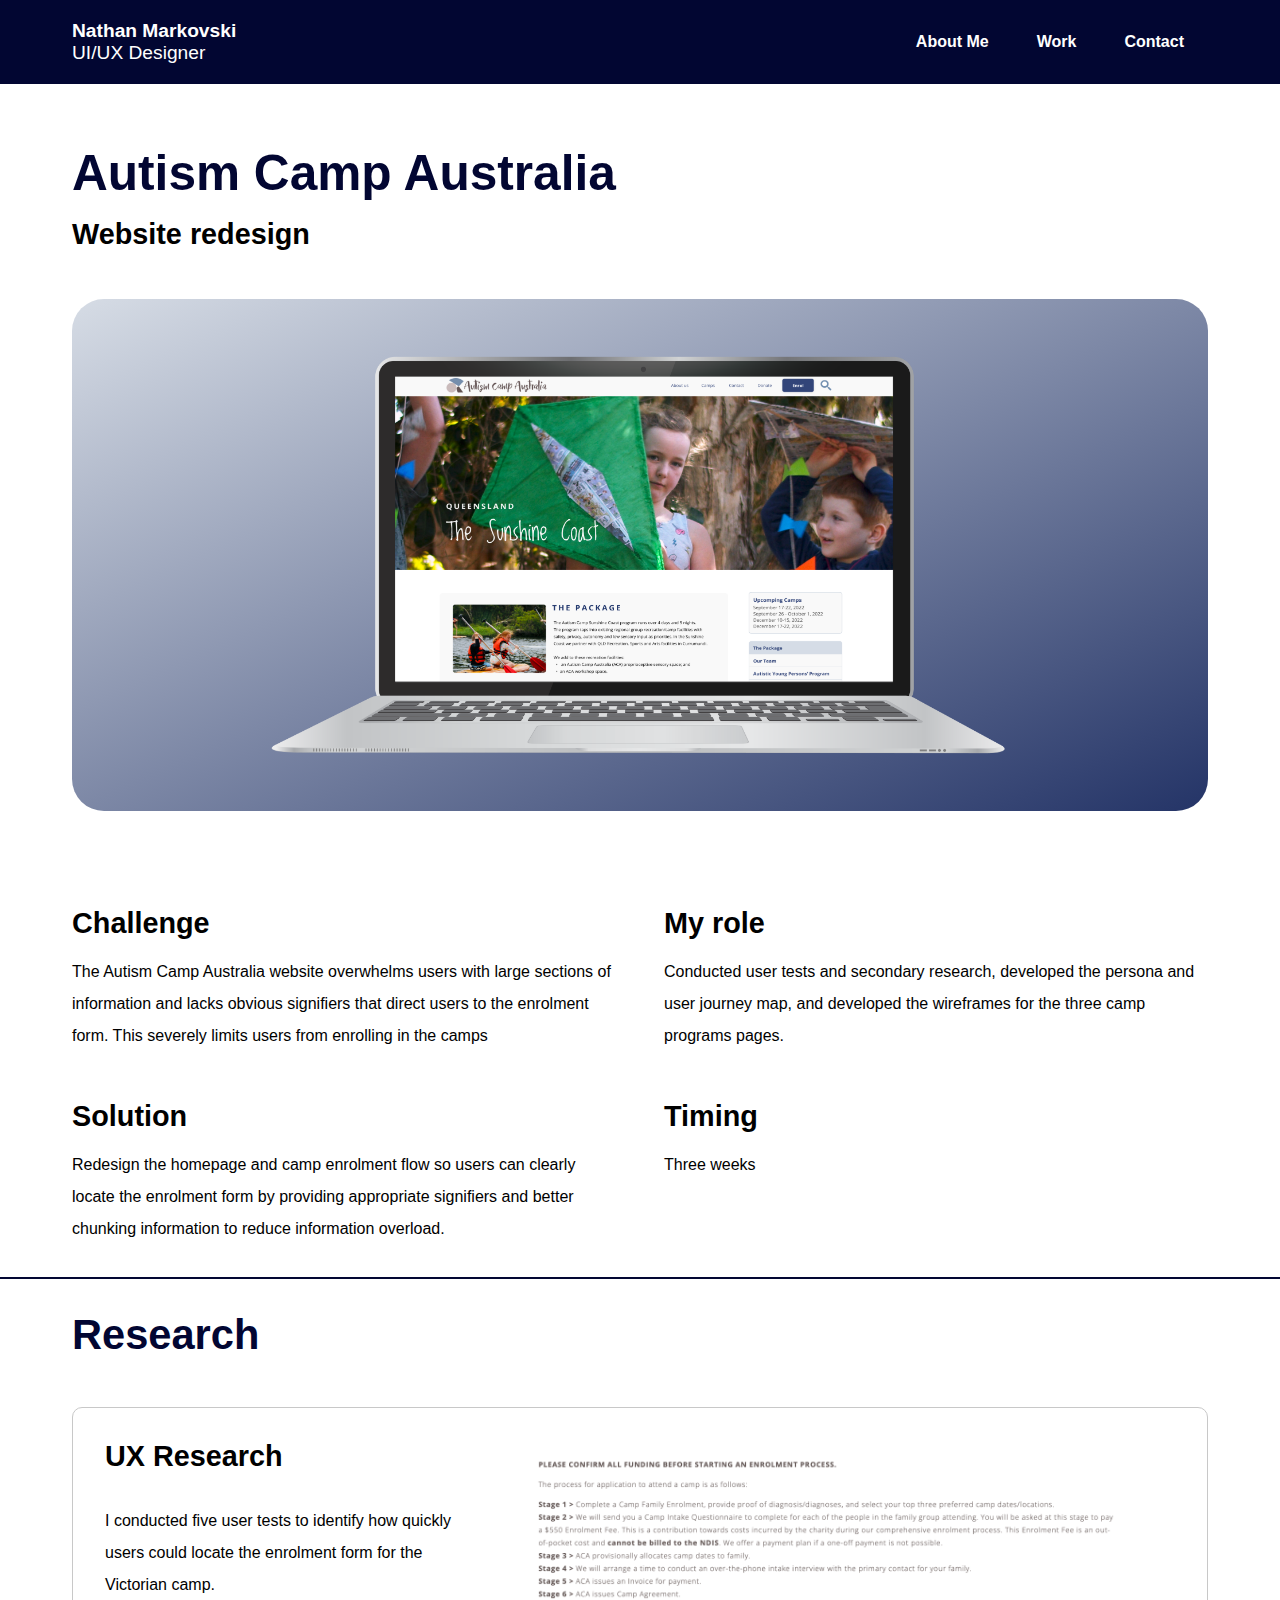
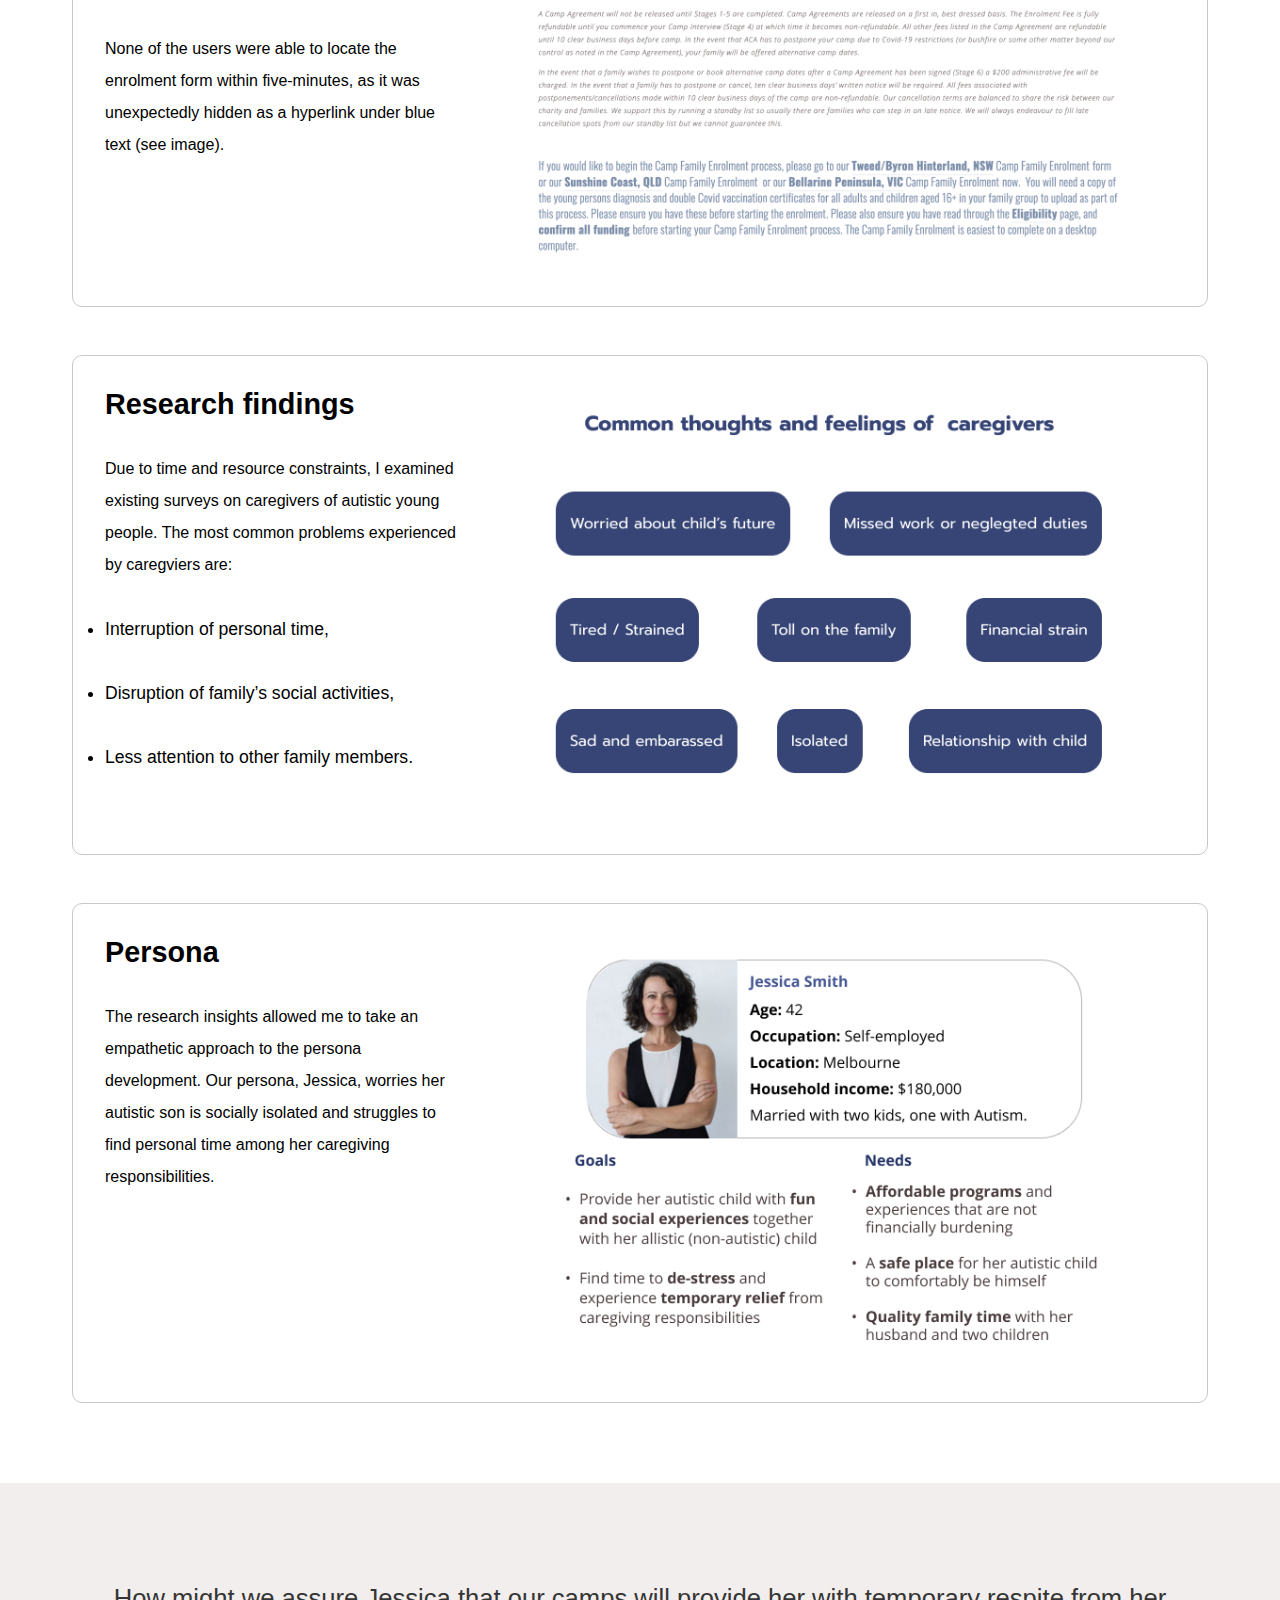
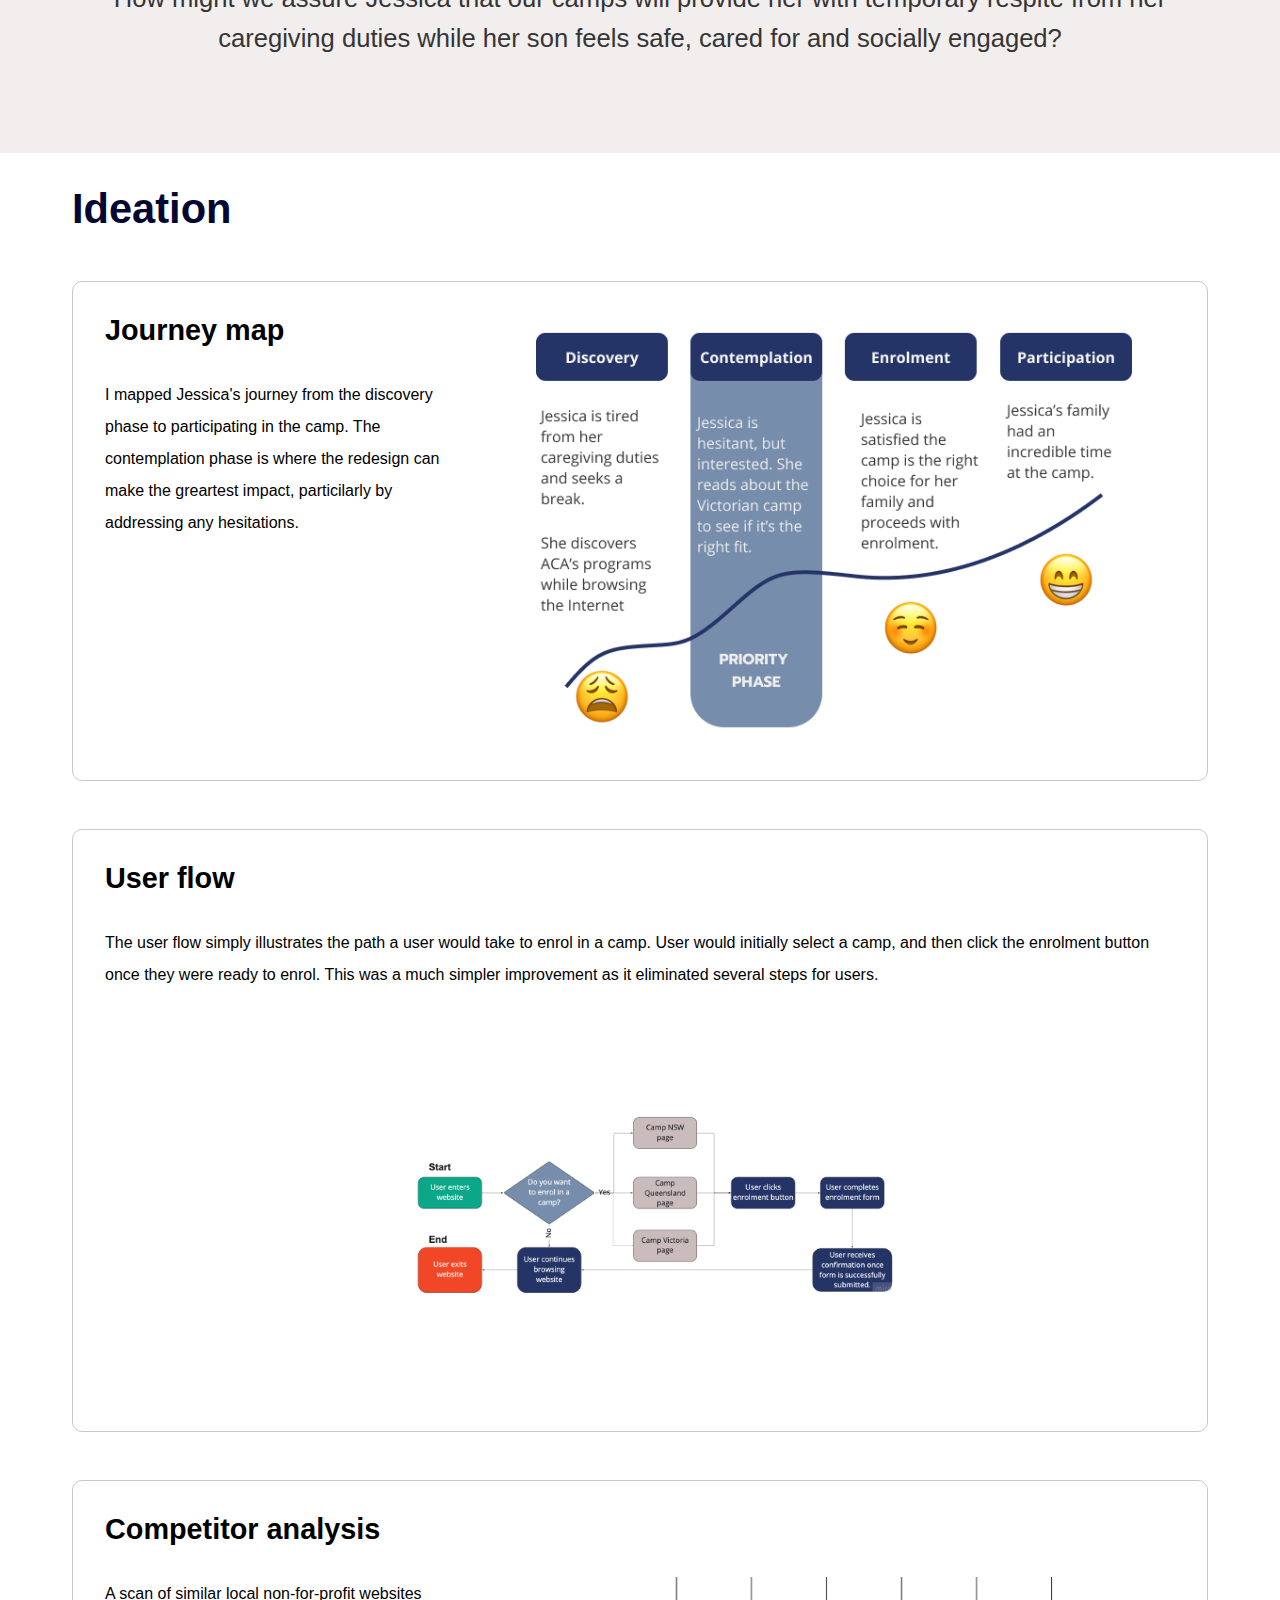
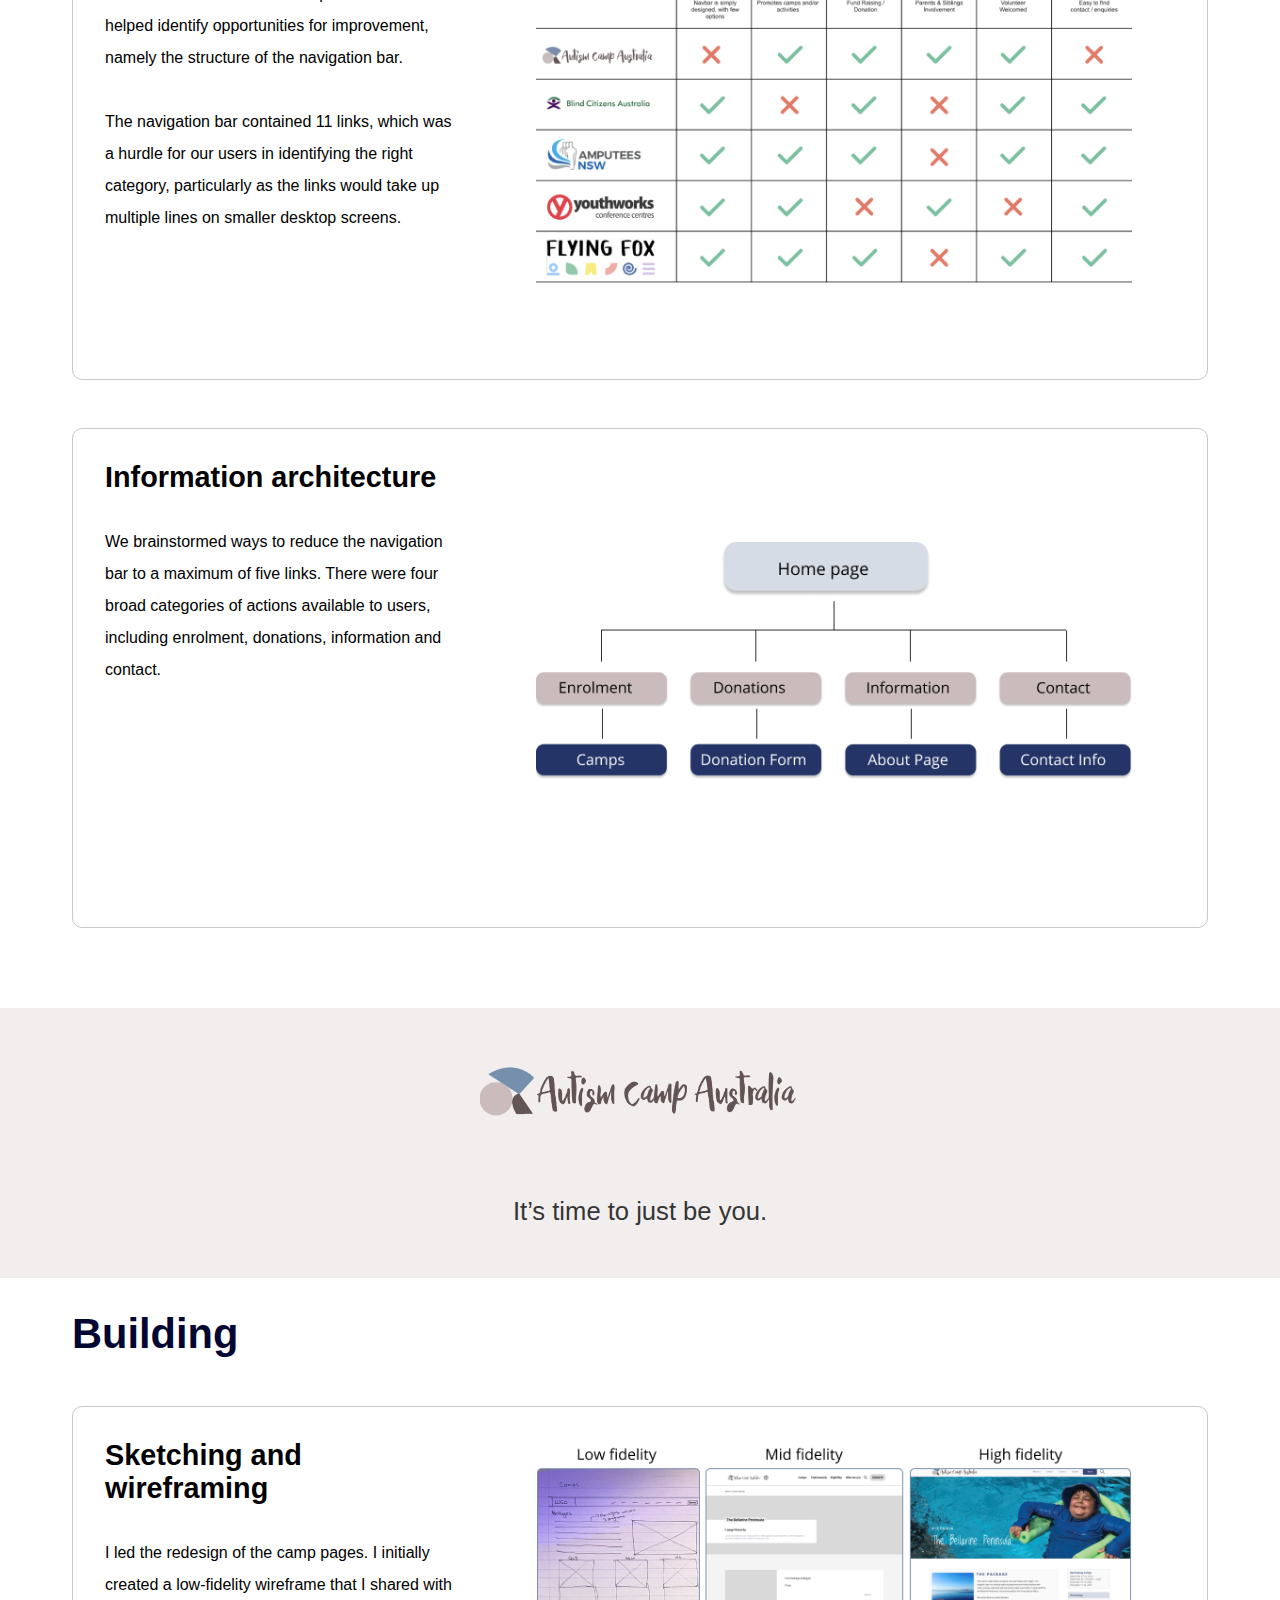
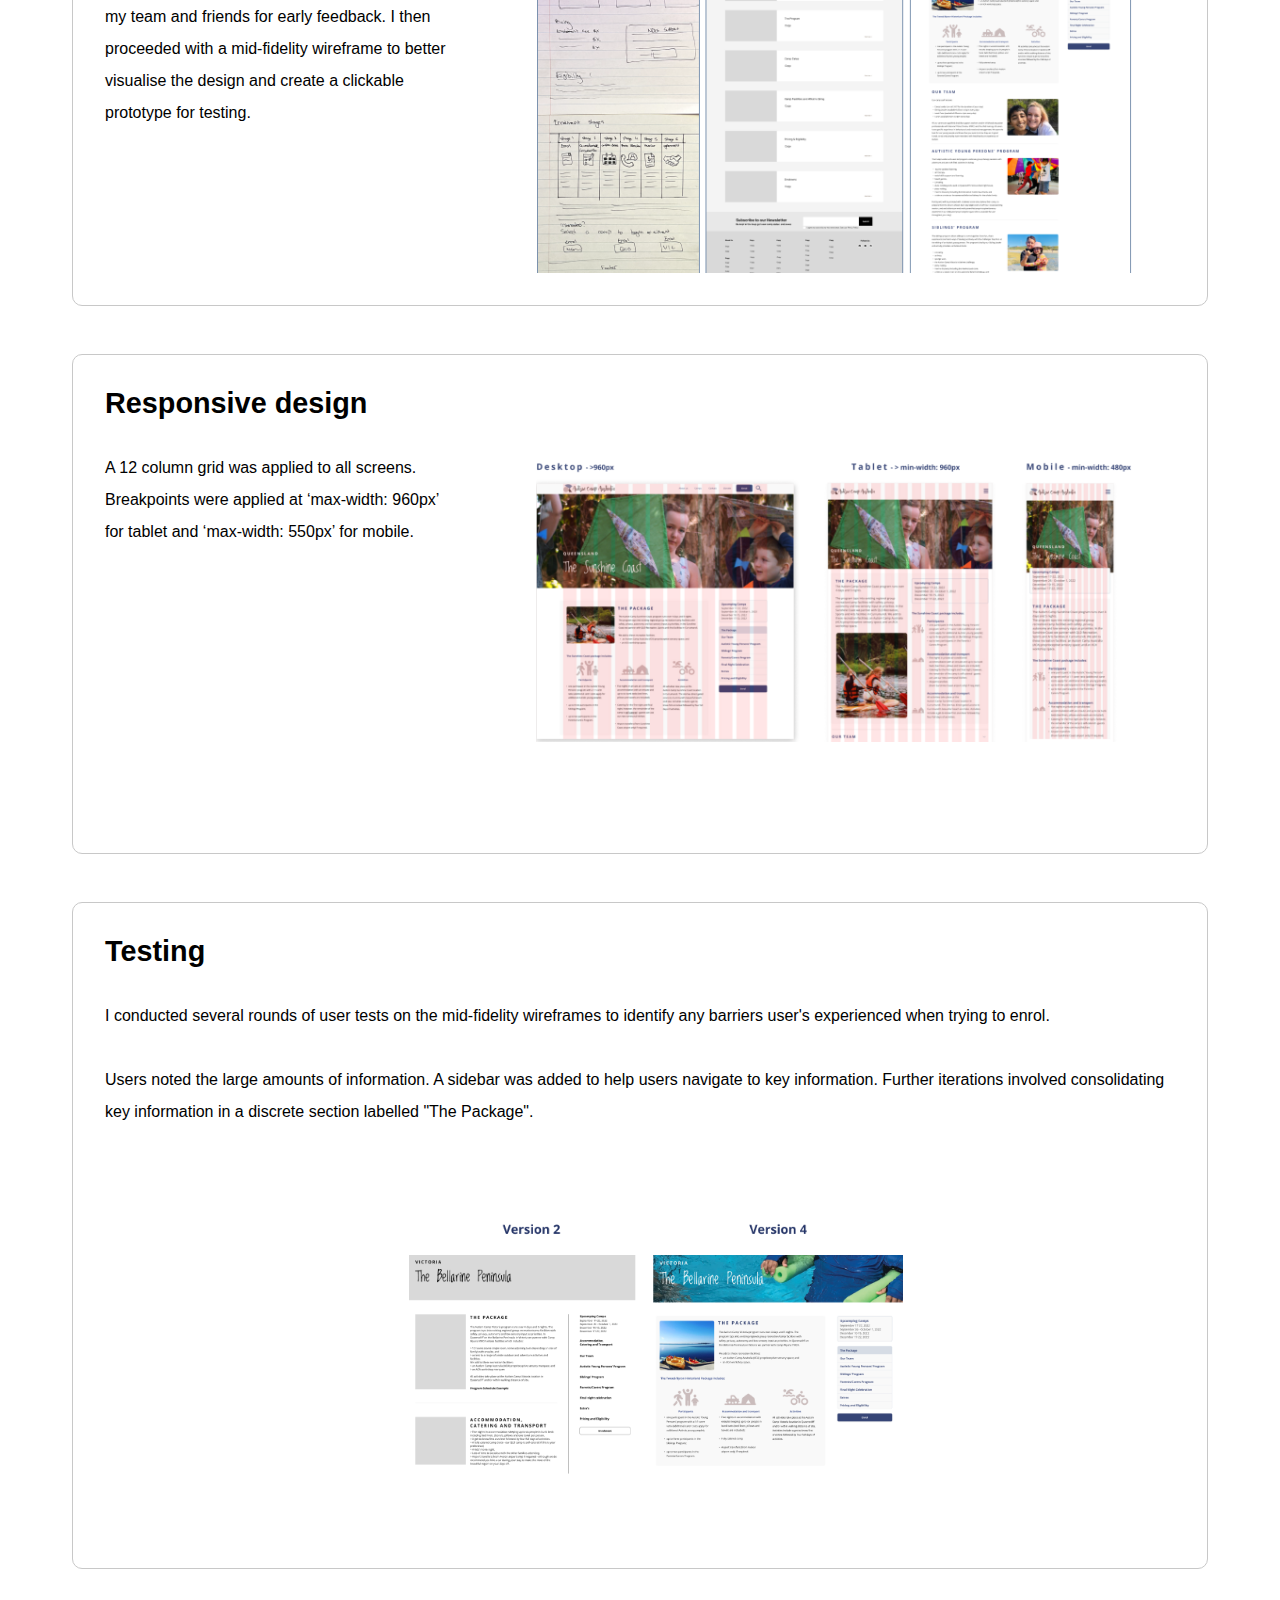
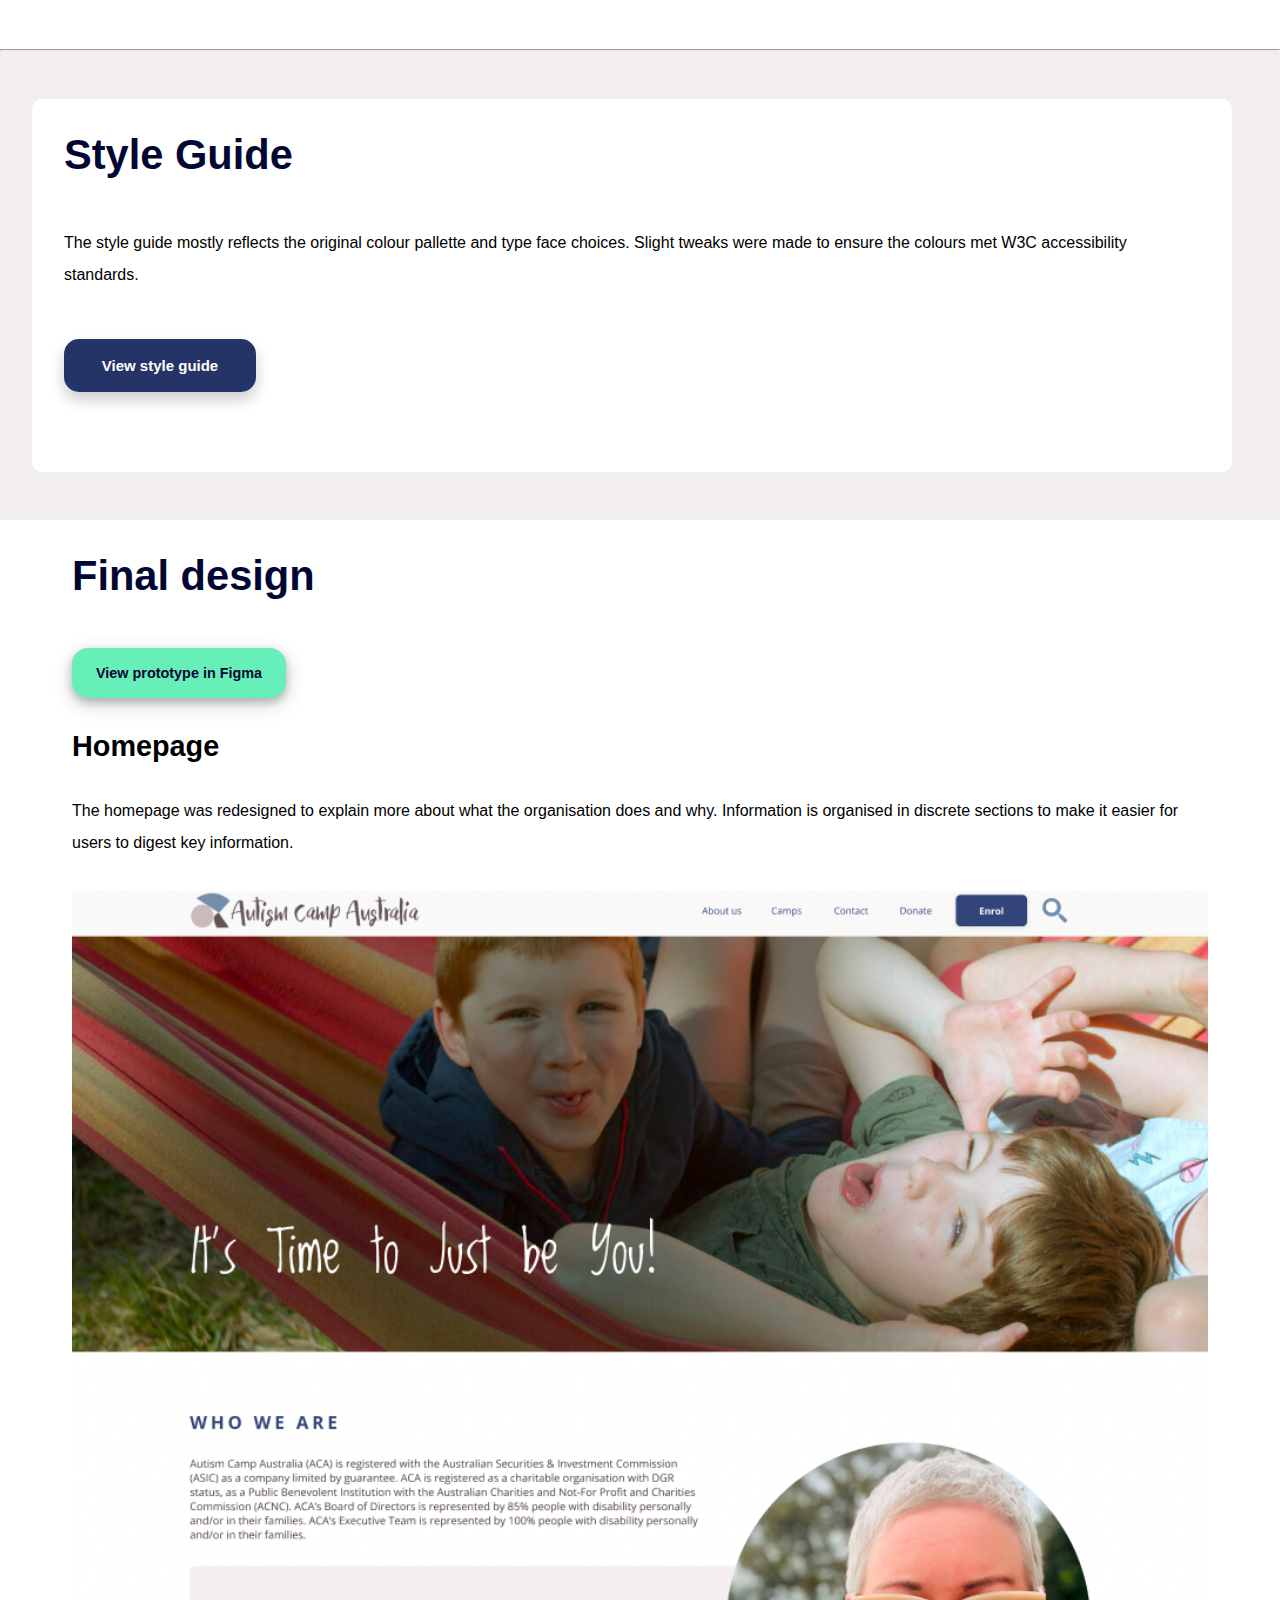
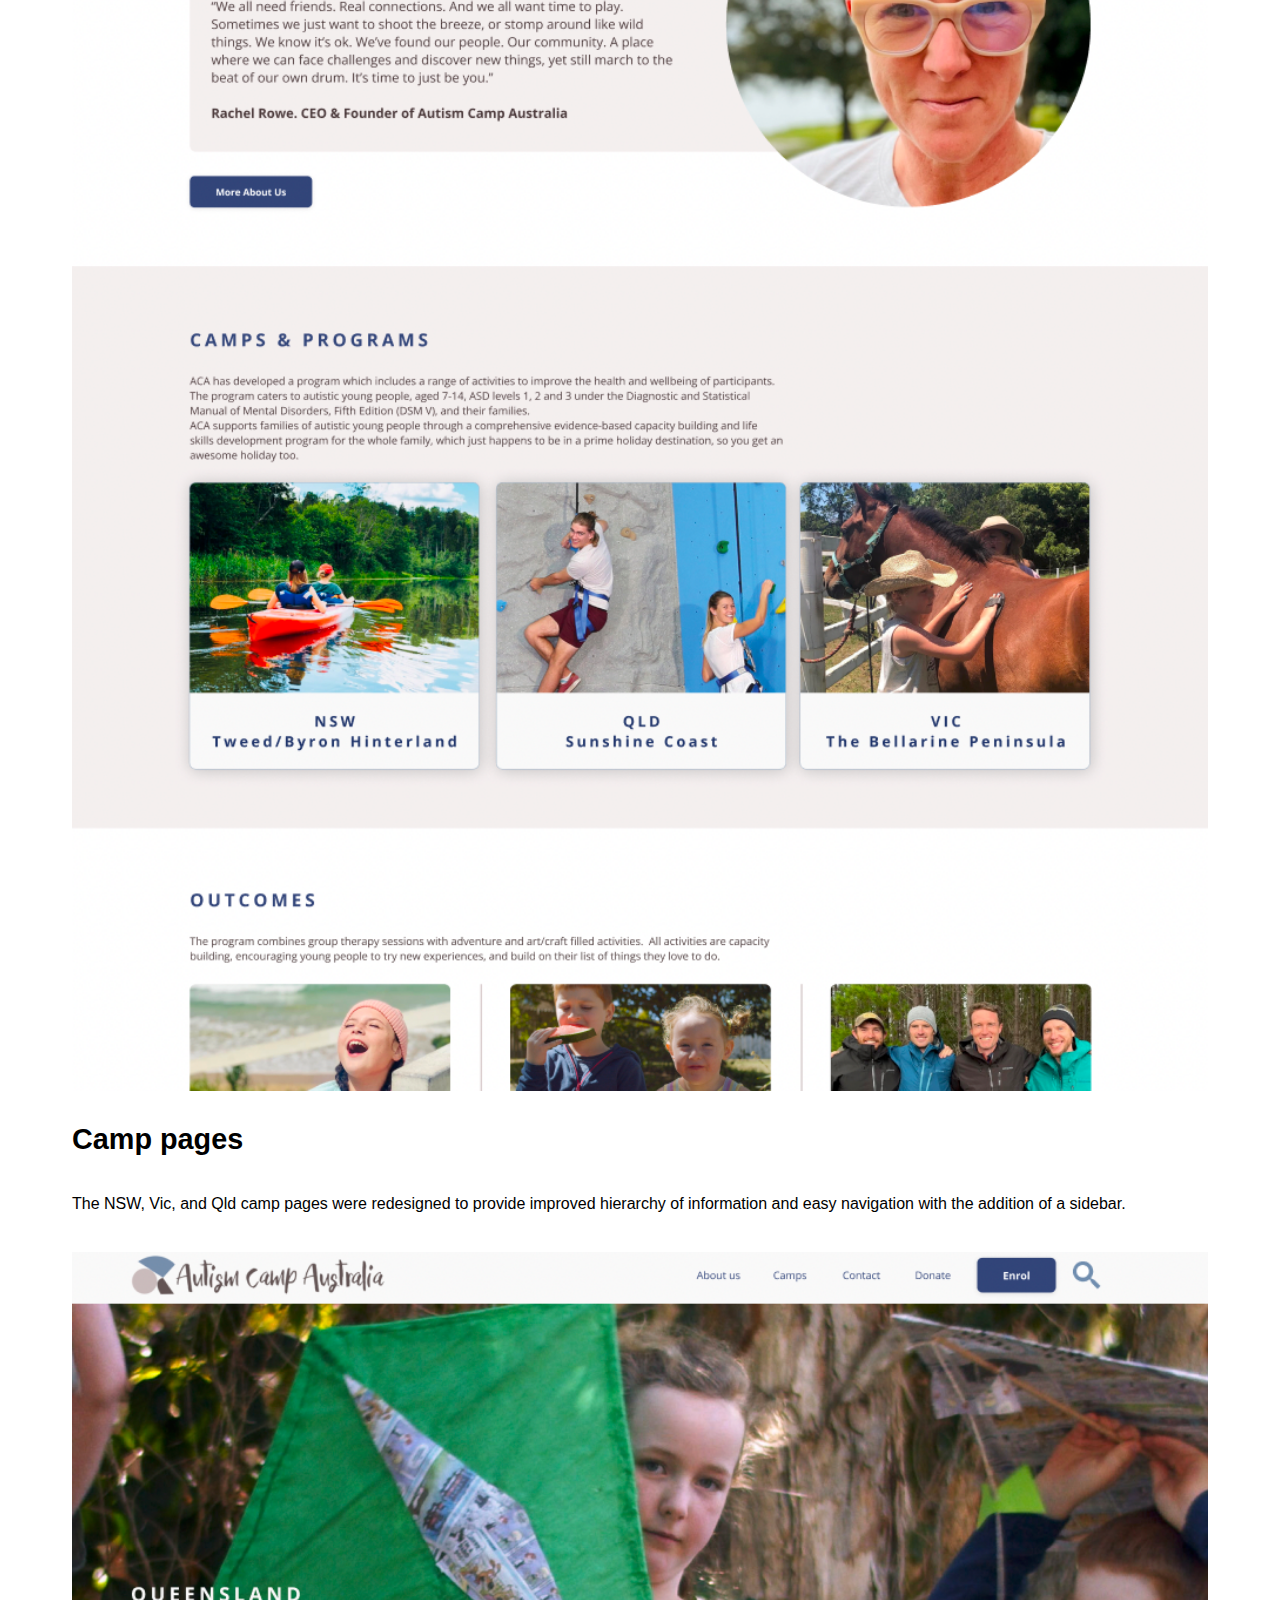
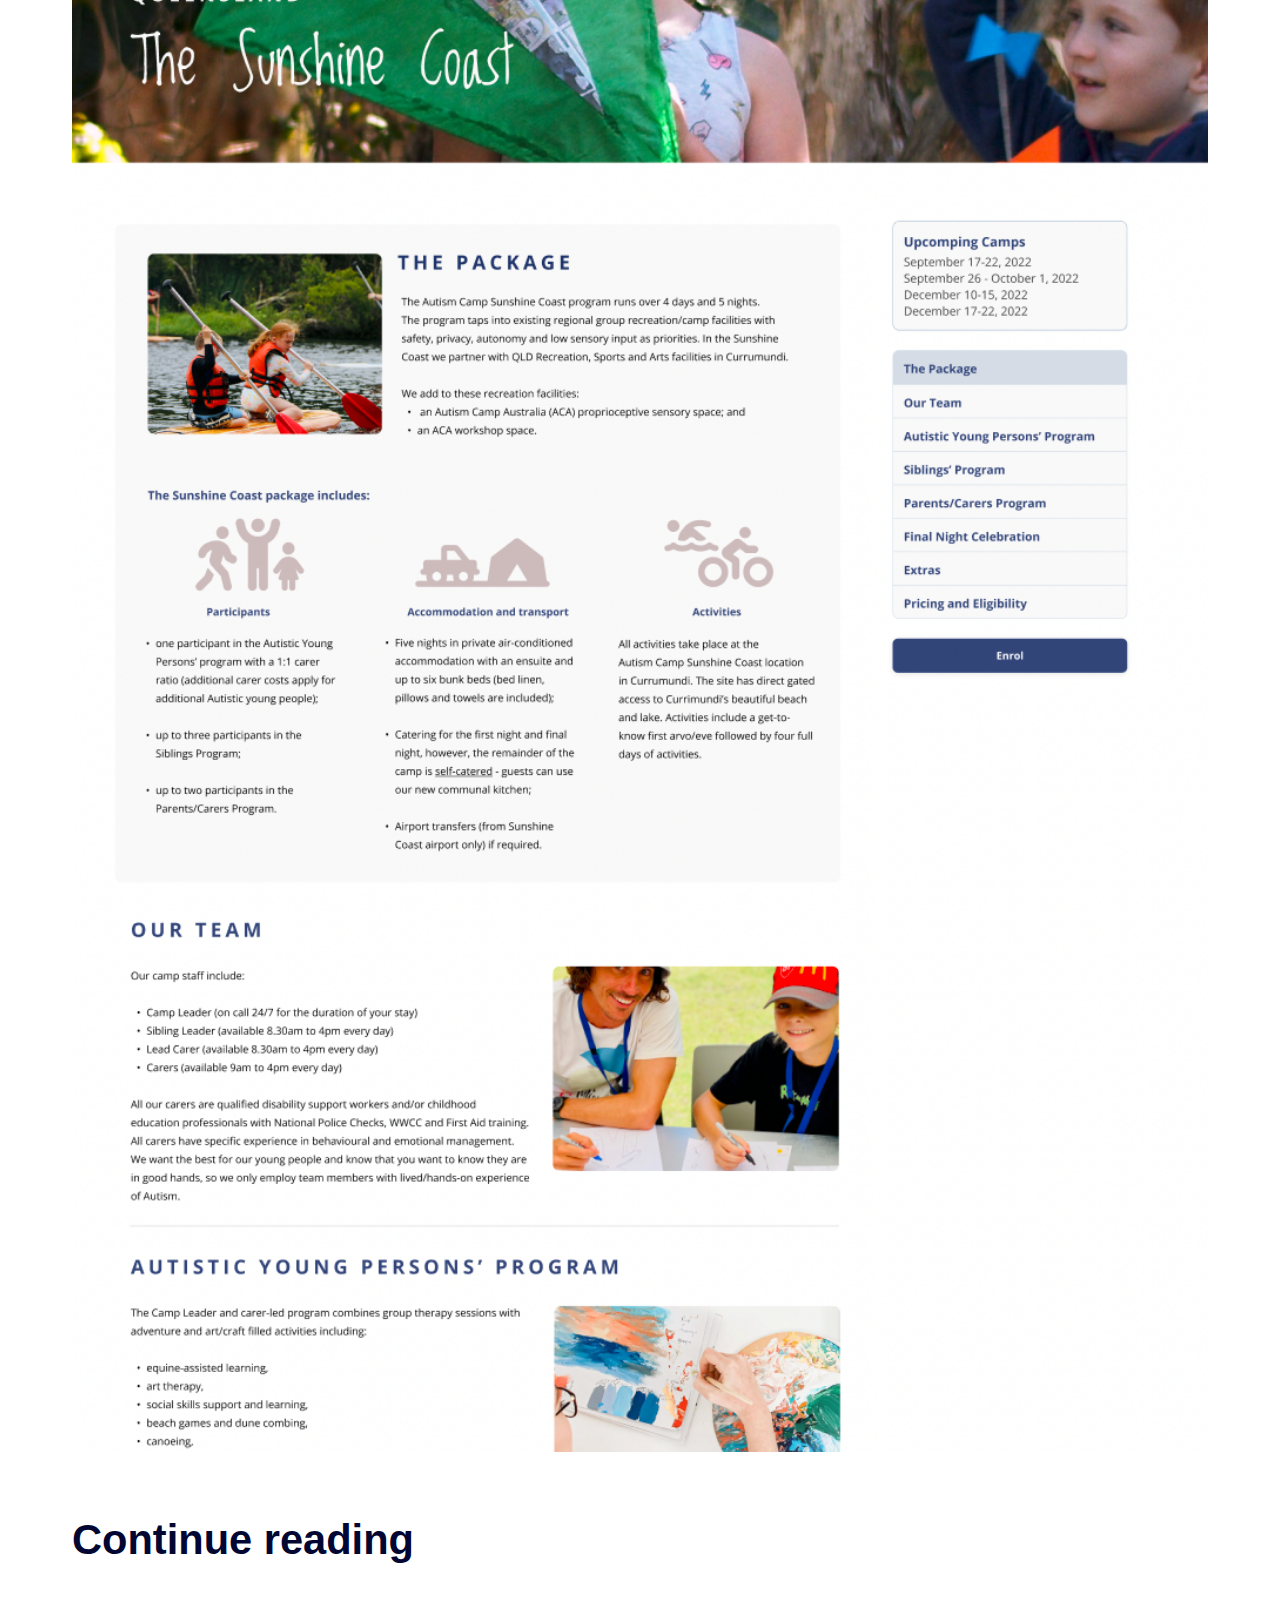
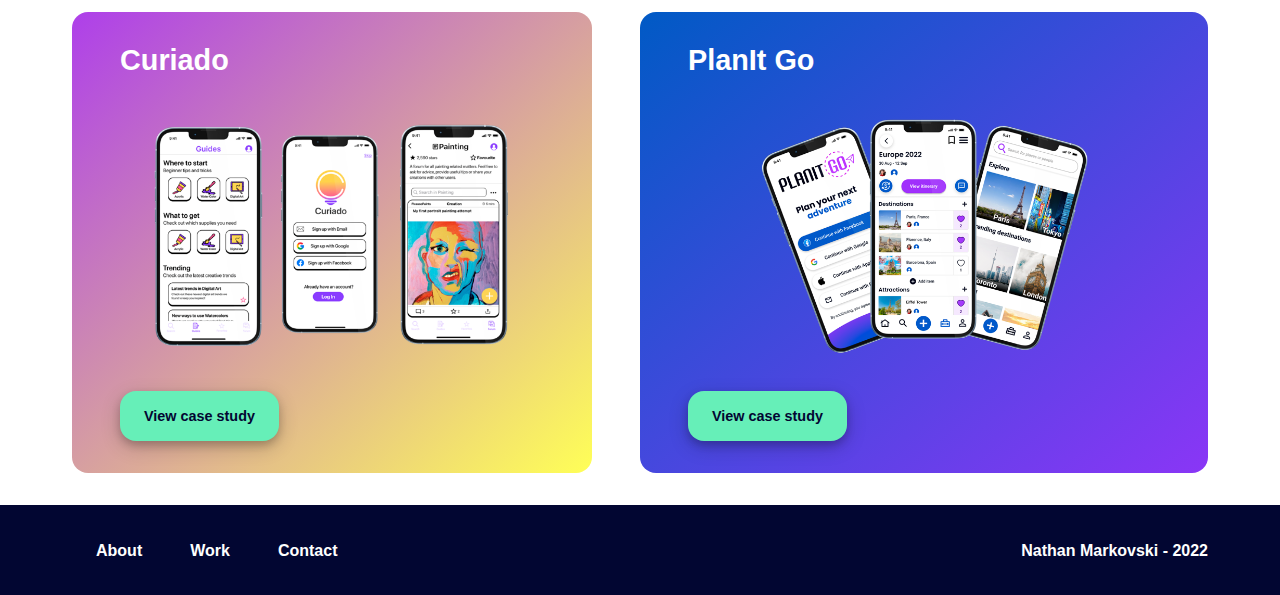
==== commit b030d442: "update" ====
--- a/aca.html
+++ b/aca.html
@@ -49,7 +49,7 @@
         </a></div>
         <div class="links">
             <a href="#">About Me</a>
-            <a href="#">Work</a>
+            <a href="#work">Work</a>
             <!-- <a href="#">Writing</a> -->
             <a href="https://markovsn.github.io/NM-Portfolio/contact">Contact</a>
         </div>
@@ -62,7 +62,7 @@
 
 <div id="modal-menu" class="hidden">
     <a href="#">About</a>
-    <a href="#">Work</a>
+    <a href="#work">Work</a>
     <!-- <a href="#">Writing</a> -->
     <a href="https://markovsn.github.io/NM-Portfolio/contact">Contact</a>
 </div>
--- a/css/main.css
+++ b/css/main.css
@@ -3,6 +3,7 @@
     margin: 0;
     padding: 0;
     font-family: monospace;
+    scroll-behavior: smooth;
   }
   
   html, body {
@@ -514,7 +515,7 @@
 }
 
 #case-study-aca {
-background: linear-gradient(to bottom right, #F2EEEE, #483A3B);
+background: linear-gradient(to bottom right, #D6DCE5, #243467);
 }
 
 #case-study-koala {
--- a/css/aca.css
+++ b/css/aca.css
@@ -26,7 +26,7 @@
     min-height: 250px;
     max-height: 700px;
     height: 40vw;
-    background: url(../images/aca/mockup-laptop.png), linear-gradient(to BOTTOM right, #F2EEEE, #483A3B);
+    background: url(../images/aca/mockup-laptop.png), linear-gradient(to BOTTOM right, #D6DCE5, #243467);
     background-position: center;
     background-repeat: no-repeat;
     background-size: contain;
@@ -489,7 +489,6 @@
 
 .main-colour {
     width: 50%;
-    border-radius: 10px 0 0 0;
 }
 
 .mid-shade {
@@ -498,7 +497,6 @@
 
 .light-shade {
     width: 25%;
-    border-radius: 0 10px 0 0;
 }
 
 .colour-info * > {
@@ -782,7 +780,7 @@
 .final-cs-segment .image {
     height: 50vh;
     min-height: 300px;
-    max-height: 800px;
+    height: 200vh;
 }
 
 .image-home {
@@ -799,6 +797,9 @@
     overflow: scroll;
 }
 
+#navigation h3 {
+    margin-top: 2rem;
+}
 
 @media (max-width: 450px) {
     .final-cs-segment .image {margin-bottom: 1rem;}
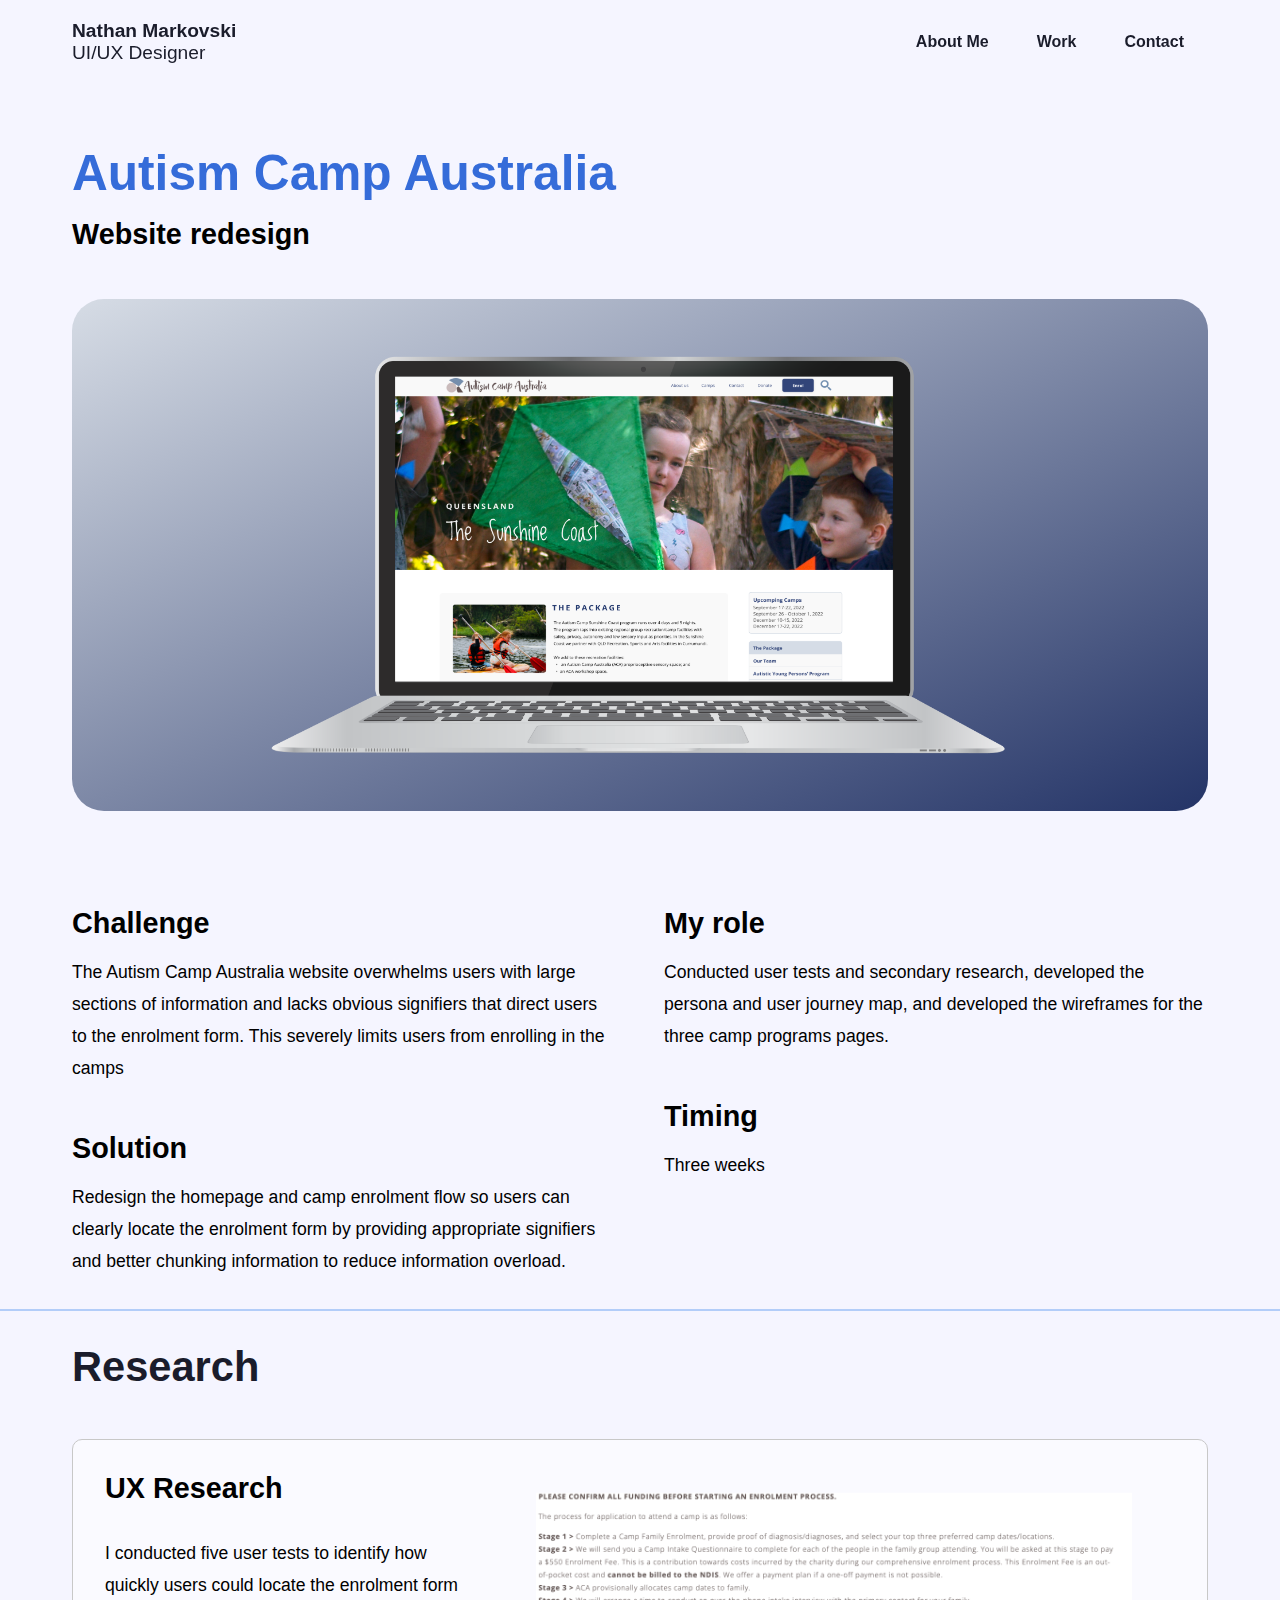
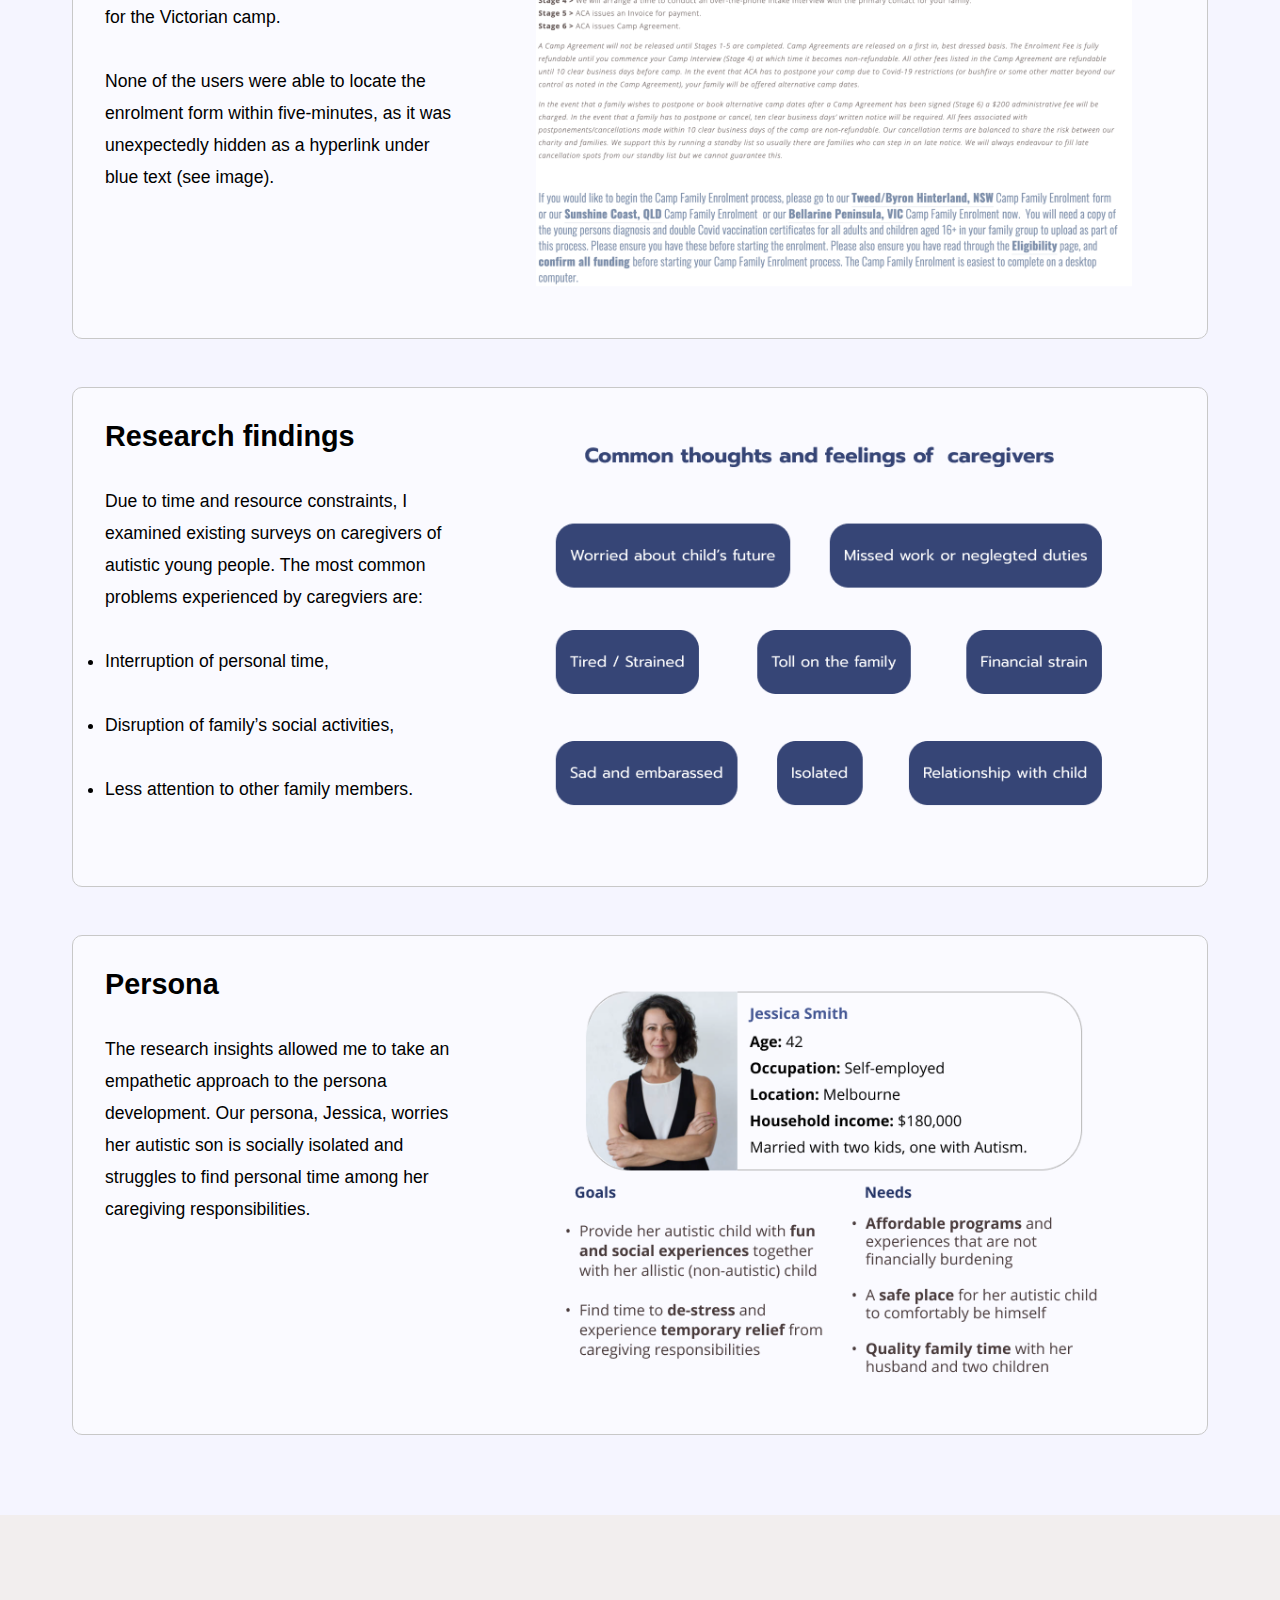
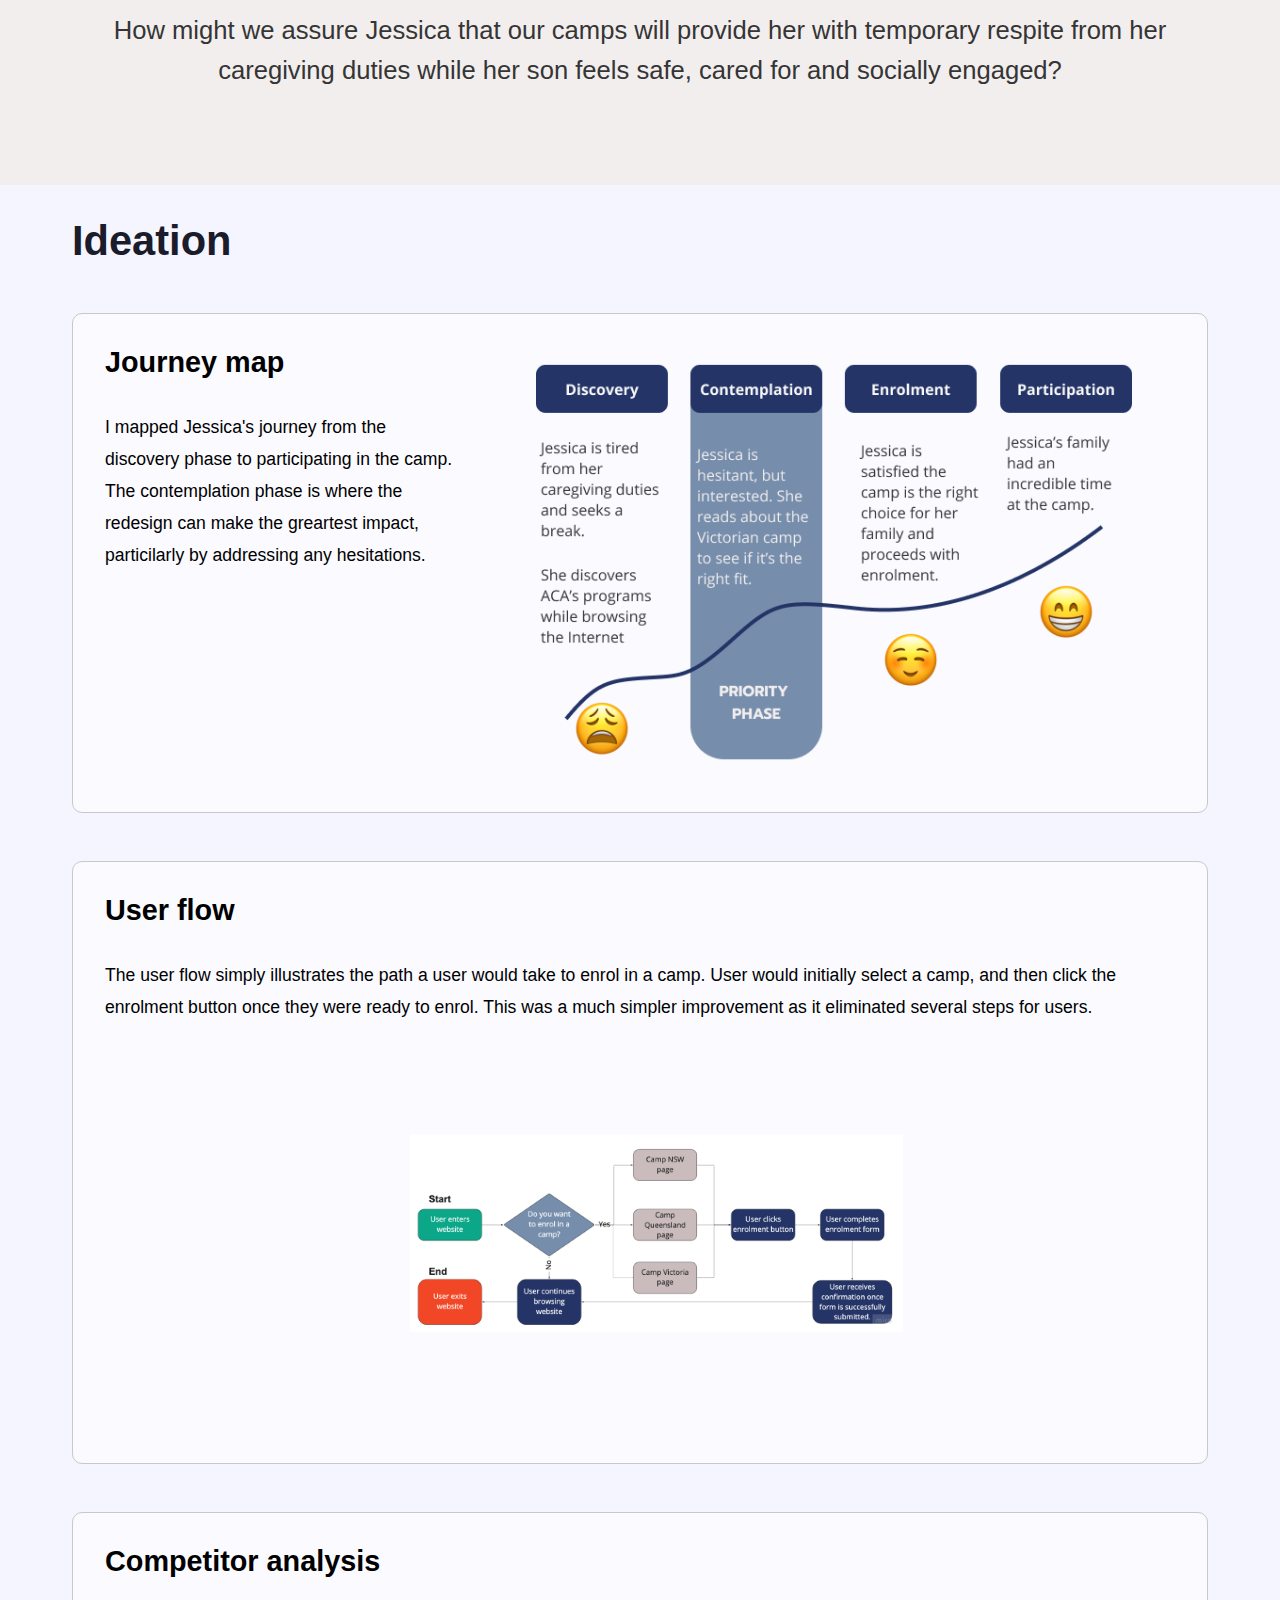
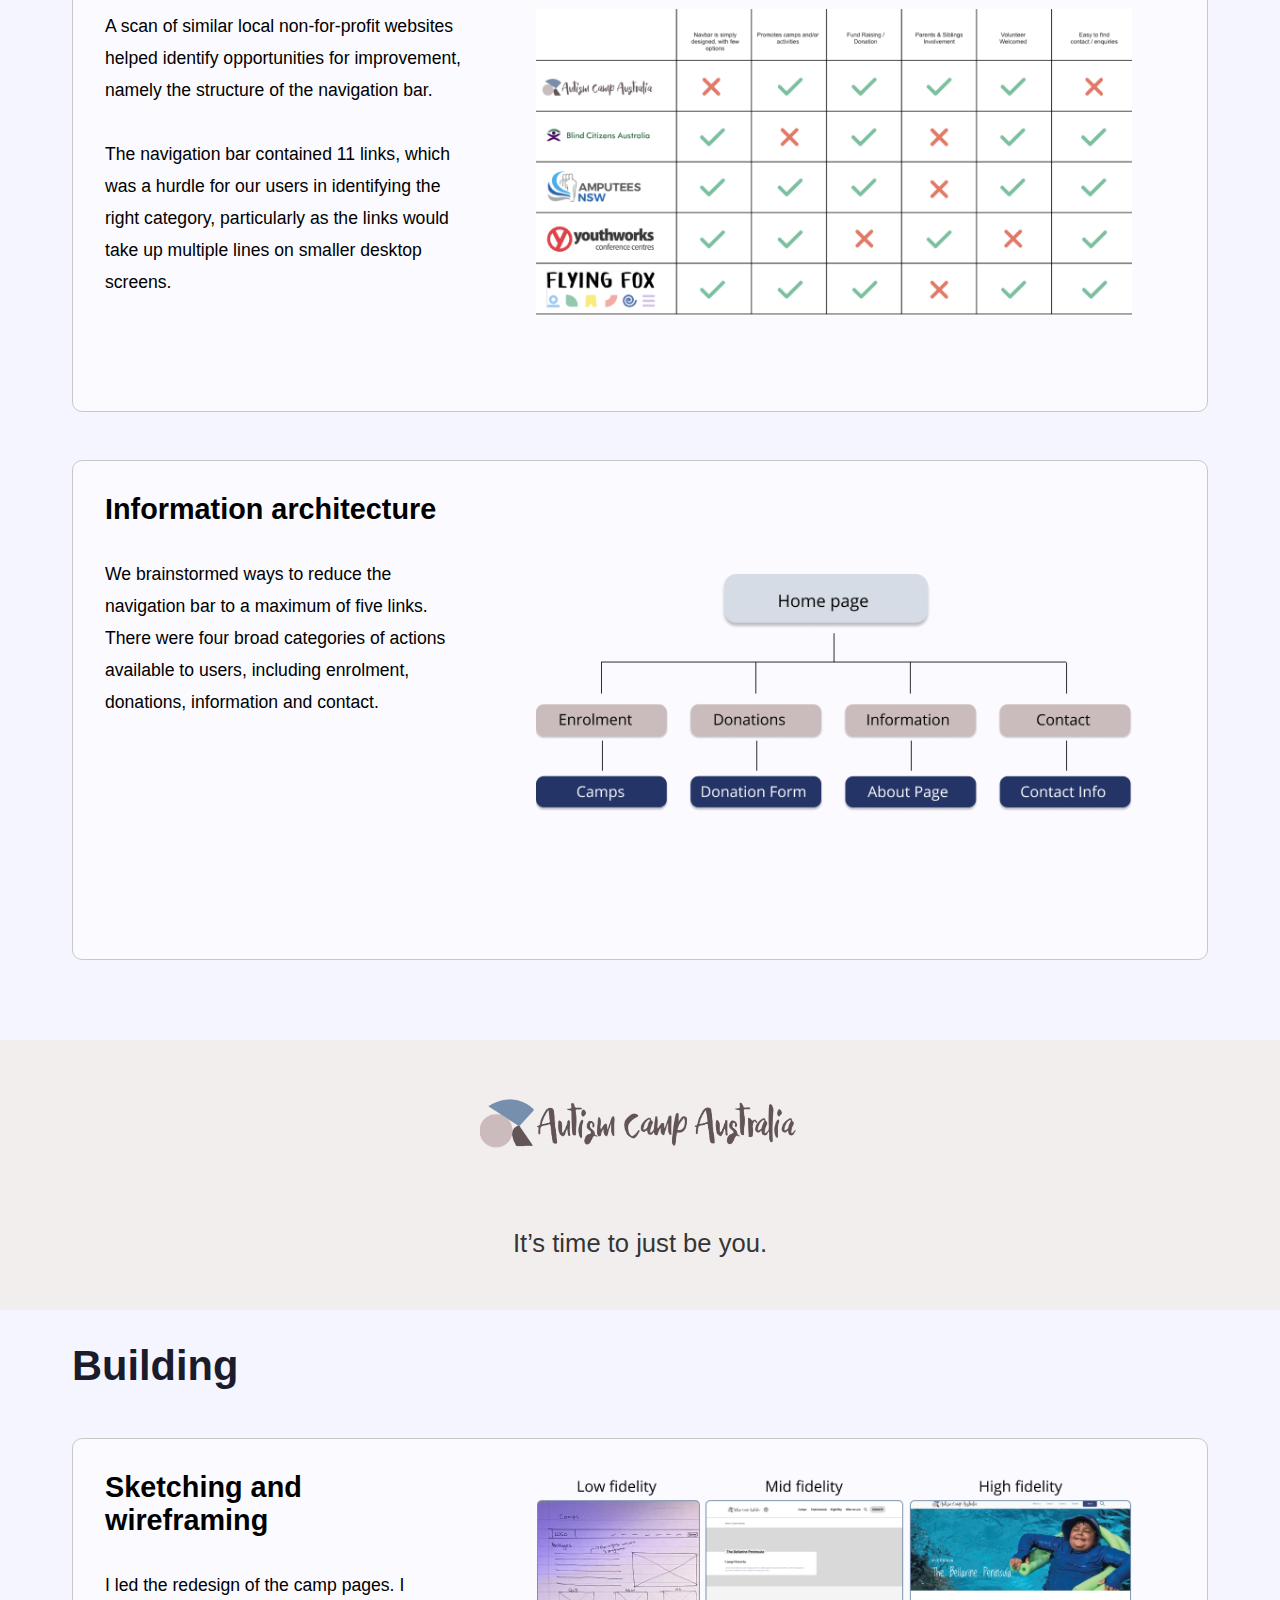
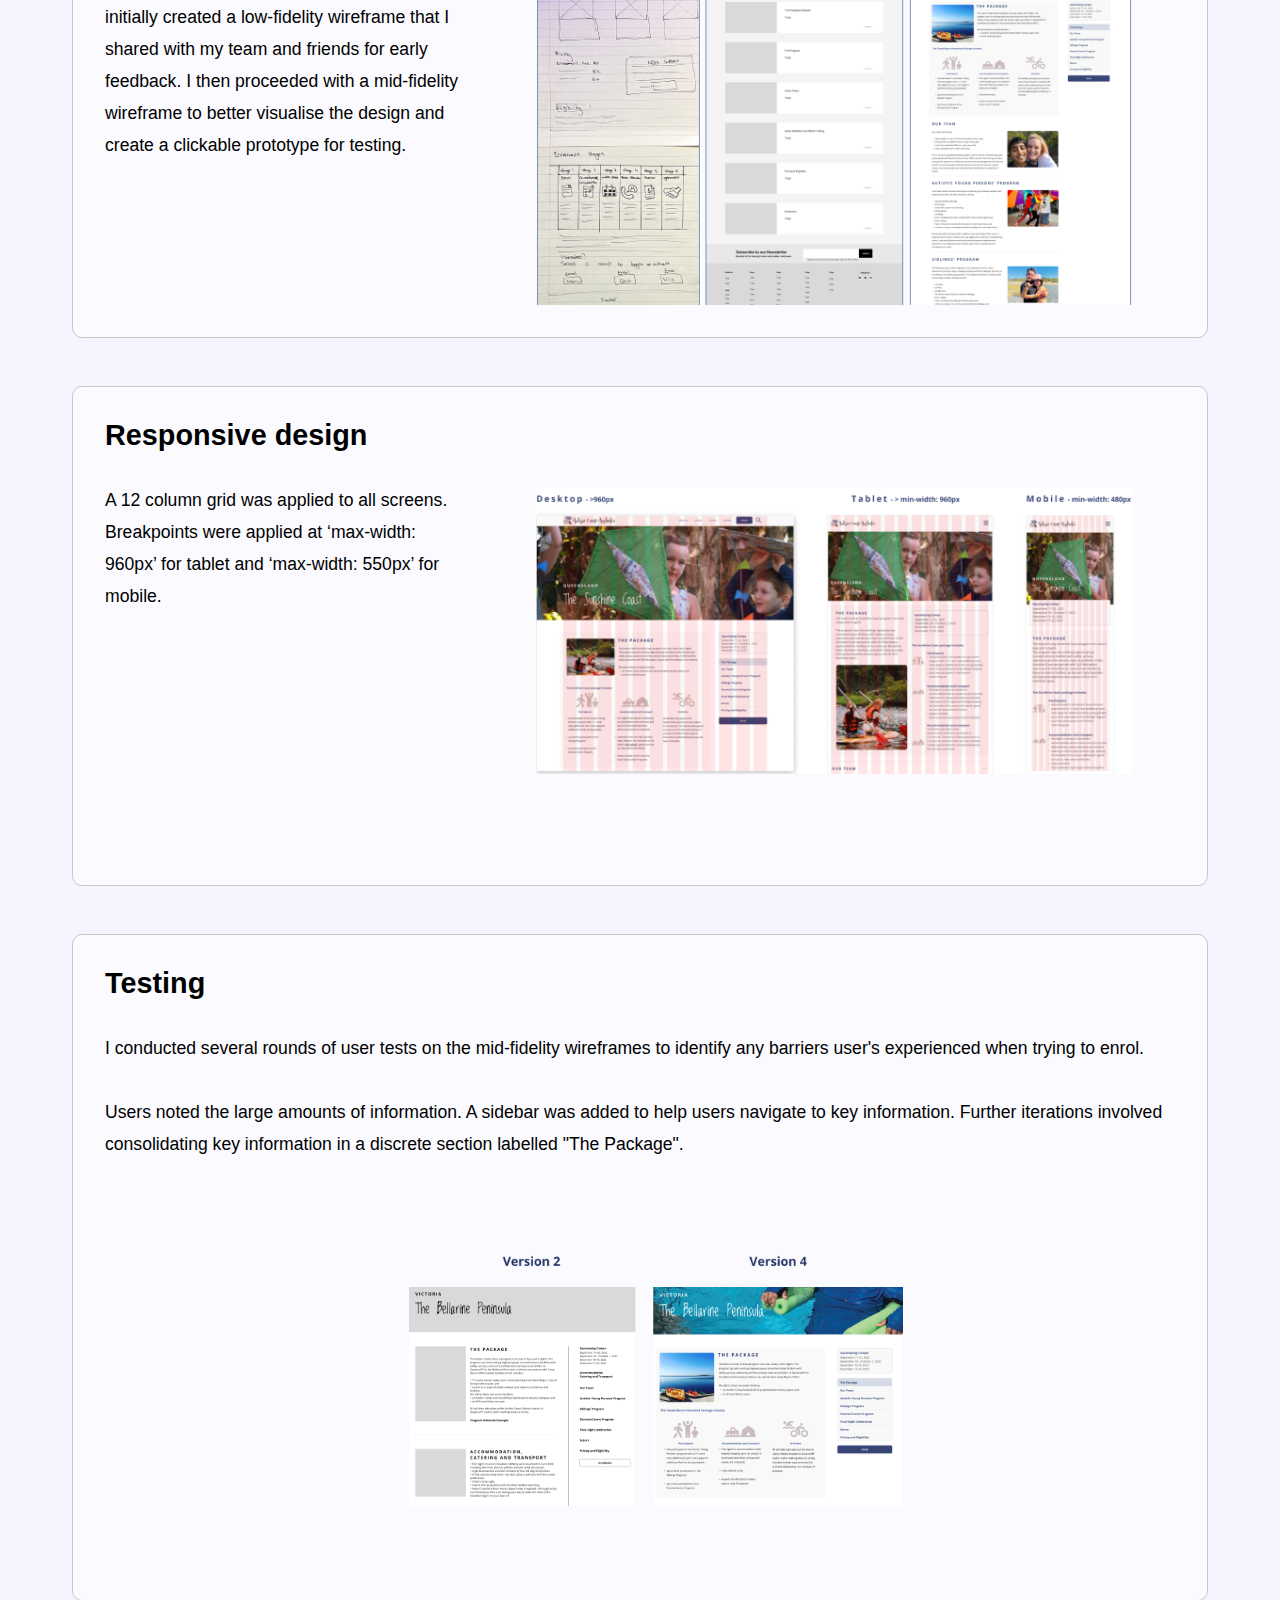
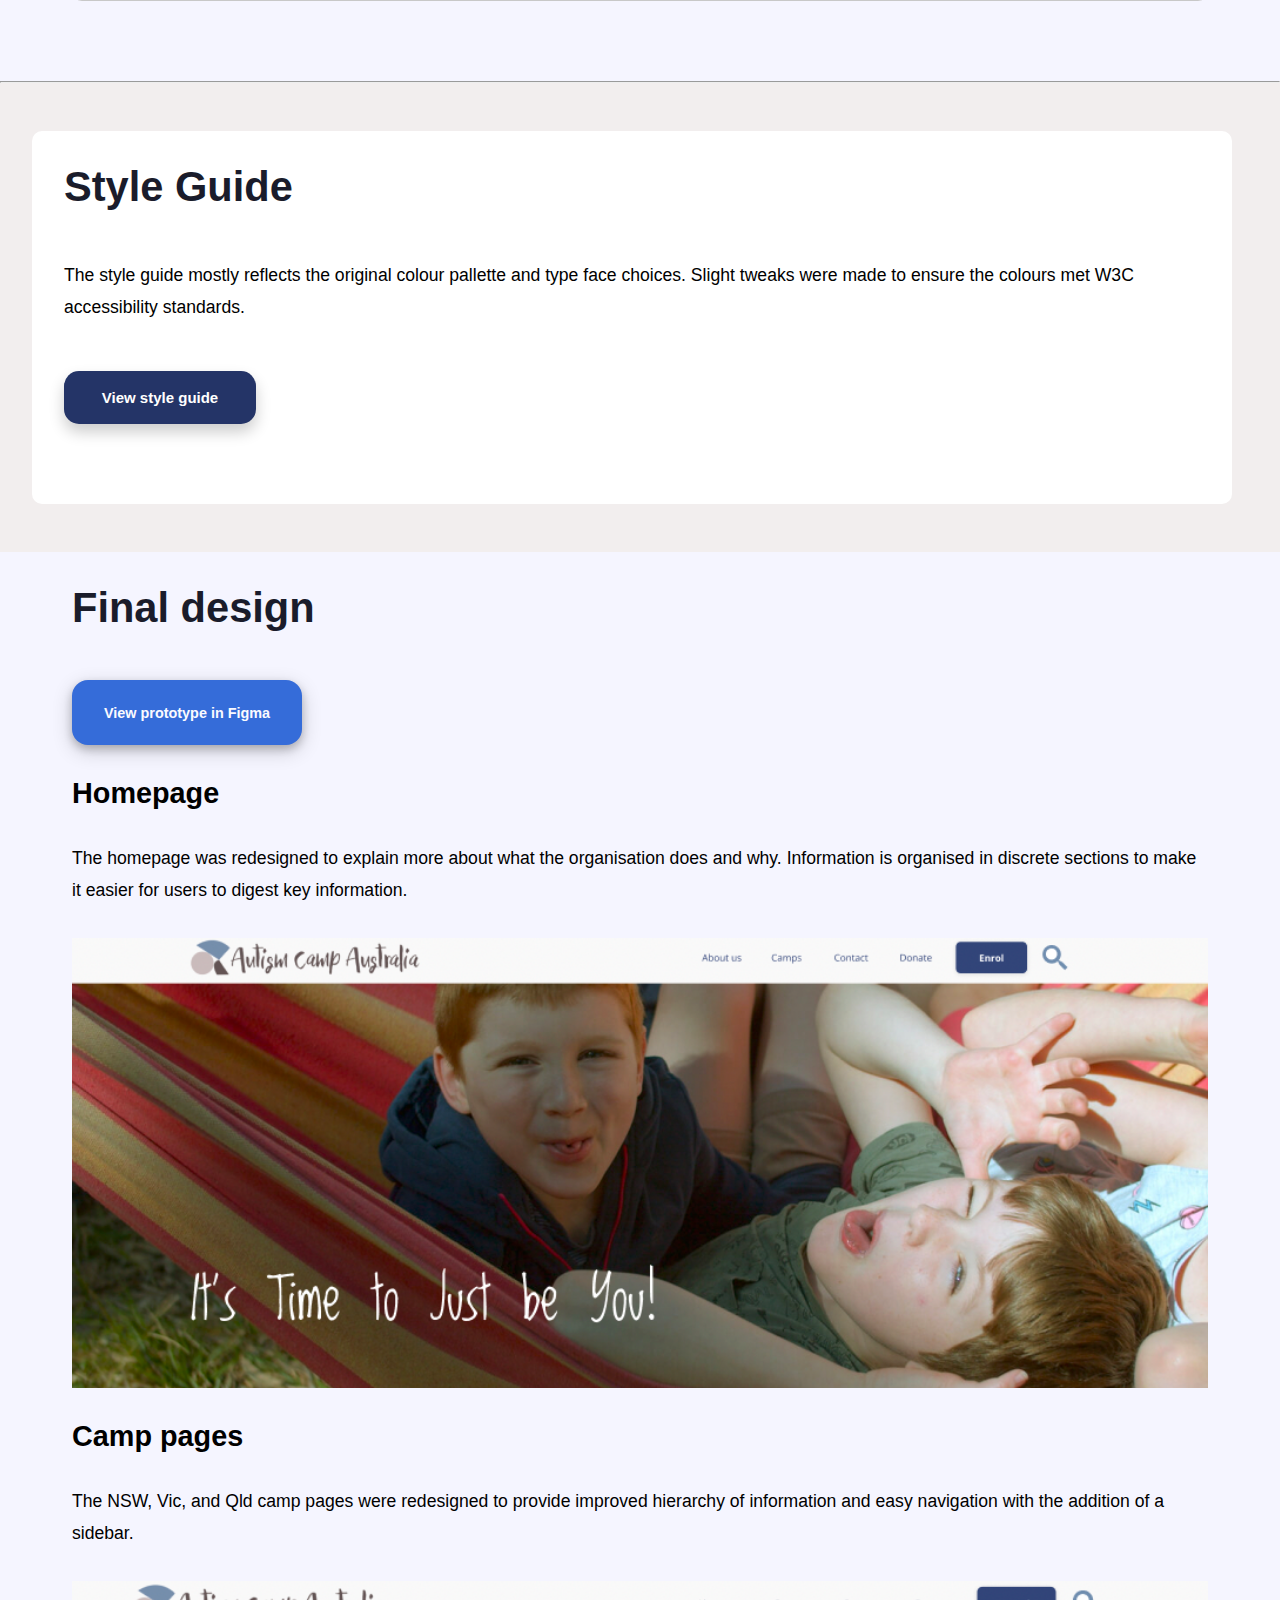
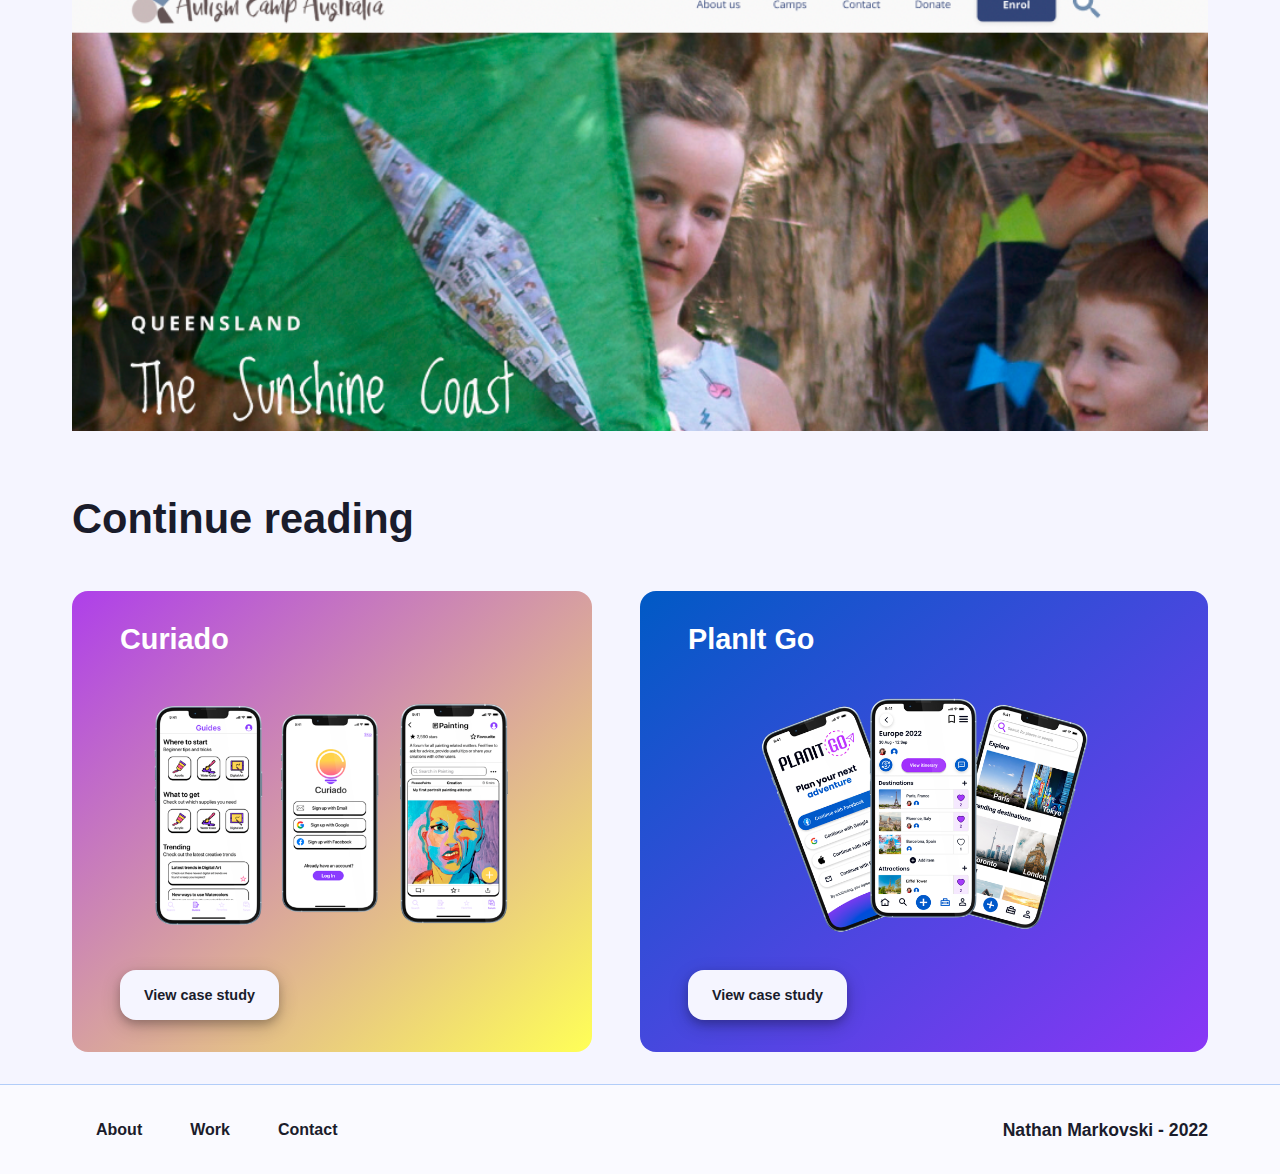
==== commit 68bb1081: "btn-primary" ====
--- a/aca.html
+++ b/aca.html
@@ -496,7 +496,7 @@
 <section id="mockups">
     <div class="mockups-container">
     <div><h2 class="segment-heading">Final design</h2><div>
-        <div class="prototype-btn"><a href="https://www.figma.com/proto/x3vNXDAoyBga1JQBYZVfNr/Untitled?page-id=0%3A1&node-id=25%3A376&viewport=3408%2C-2922%2C0.23&scaling=contain&starting-point-node-id=25%3A376"><button class="btn-secondary"><p class="btn-text">View prototype in Figma</p></button></a></div>
+        <div class="prototype-btn"><a href="https://www.figma.com/proto/x3vNXDAoyBga1JQBYZVfNr/Untitled?page-id=0%3A1&node-id=25%3A376&viewport=3408%2C-2922%2C0.23&scaling=contain&starting-point-node-id=25%3A376"><button class="btn-primary"><p class="btn-text">View prototype in Figma</p></button></a></div>
         <div id="homepage" class="final-cs-segment">
             <div><h3>Homepage</h3></div>
             <div><p class="regular">The homepage was redesigned to explain more about what the organisation does and why. Information is organised in discrete sections to make it easier for users to digest key information. </p></div>
--- a/css/main.css
+++ b/css/main.css
@@ -15,11 +15,13 @@
 :root {
     --page-margin: 2rem;
     --page-margin-mobile: 1rem;
-    --clr-primary: #020632; 
-    --clr-accent: #66efb8;
-    --clr-light: #1136dd;
-    --clr-white: #ffffff;
-    --ln: 1px solid var(--clr-primary);
+    --clr-primary: #1a1c2b; 
+    --clr-secondary: #356cd9;
+    --clr-accent: #975acc;
+    --clr-mid: #b2cdf9;
+    --clr-light: #f5f5ff;
+    --clr-white: #fafaff;
+    --ln: 1px solid var(--clr-mid);
     --font: 'Sora', sans-serif;
     --pg-width: 1200px;
   }
@@ -28,7 +30,7 @@
   .location p {
     font-family: var(--font);
     font-size: 1rem;
-    color: var(--clr-white);
+    color: var(--clr-primary);
     font-weight: 600;
   }
   
@@ -41,7 +43,9 @@
   p.regular {
     font-family: var(--font);
     line-height: 2rem;
-    font-size: 1rem;
+    font-size: 1.1rem;
+    color: --clr-primary
+    
   }
 
   p.caption {
@@ -64,6 +68,18 @@
     color: var(--clr-primary);
     margin-bottom: 1rem;
   }
+
+.cs-heading {
+  color: white !important;
+  
+}
+
+.cs-body {
+  color: white !important;
+  font-family: var(--font);
+  line-height: 2rem;
+  font-size: 1.1rem;
+}
 
   h2 {
     text-decoration: none;
@@ -110,18 +126,18 @@
     h3 {font-size: 1.3rem}
     h4 {font-size: 1.1rem}
     h5 {font-size: 1.1rem}
-    p.regular {font-size: 1rem}
+    p.regular {font-size: 1.1rem}
     li {font-size: 1rem}
-    p.caption {font-size: .9rem}
+    p.caption {font-size: 1rem}
     p.large {font-size: 1.2rem;}
     .location p {font-size: .9rem}
   }
     
   #hero h1 {
-    color: white !important;
+    color: var(--clr-secondary) !important;
   }
   #contact h1 {
-    color: white !important;
+    color: var(--clr-primary) !important;
   }
 
 
@@ -130,7 +146,7 @@
     padding: 0.5rem 2rem;
     border-radius: 1rem;
     border-style: none;
-    background-color: var(--clr-primary);
+    background-color: var(--clr-secondary);
     min-height: 65px;
     font-family: var(--font);
     font-weight: 600;
@@ -141,15 +157,15 @@
   }
 
   .btn-primary:hover {
-    background-color: var(--clr-light);
-    color: var(--clr-white);
+    background-color: var(--clr-mid);
+    color: var(--clr-primary);
   }
 
   .btn-secondary {
     padding: 0.5rem 1.5rem;
     border-radius: 1rem;
     border-style: none;
-    background-color: var(--clr-accent);
+    background-color: var(--clr-light);
     min-height: 50px;
     font-family: var(--font);
     font-weight: 600;
@@ -160,7 +176,7 @@
   }
 
   .btn-secondary:hover {
-    background-color: #a7f6d6;
+    background-color: var(--clr-mid);
   }
 
 
@@ -176,17 +192,17 @@
     width: 100%;
     background: transparent;
     position: fixed;
-    border-bottom: 1px solid var(--clr-white);
+    border-bottom: 1px solid var(--clr-light);
     z-index: 3;
   }
 
   nav.hidden {
-    background-color: var(--clr-primary) !important;
+    background-color: var(--clr-white) !important;
     transition: 1s ease;
   }
 
   .nav-solid {
-    background-color: var(--clr-primary) !important;
+    background-color: var(--clr-white) !important;
     transition: background-color 600ms ease;
   }
 
@@ -207,7 +223,7 @@
   }
 
   #nav-container a {
-    color: var(--clr-white);
+    color: var(--clr-primary);
     text-decoration: none;
     font-size: 16px;
     font-family: var(--font);
@@ -222,17 +238,17 @@
   }
   
   nav a:hover {
-    background-color: rgba(255, 255, 255, 0.4);
+    background-color: var(--clr-mid);
     color: var(--clr-primary) !important;
     font-weight: 600;
   }
 
   nav .brand {
-    color: var(--clr-white);
+    color: var(--clr-primary);
   }
   
   #nav .brand a:hover{
-    color: var(--clr-white) !important;
+    color: var(--clr-primary) !important;
     cursor: pointer;
   }
 
@@ -284,7 +300,7 @@
 /* BURGER */
 
 #burger {
-  color: white;
+  color: var(--clr-primary);
   background-color: transparent;
   cursor: pointer;
   display: none;
@@ -355,31 +371,19 @@
   /* HERO */
 #hero-container {
     margin-top: 0em;
-    background: linear-gradient(-45deg, #b13ce7, #356cd9, #23a6d5, #23d5ab);
+    background-color: var(--clr-light);
     background-size: 500%;
     animation: gradient 15s ease infinite;
-    color: white;
+    color: var(--clr-primary);
     height: 95vh; 
     min-height: 560px;
     display: flex;
     
   }
   
-  @keyframes gradient {
-    0% {
-      background-position: 0% 50%;
-    }
-    50% {
-      background-position: 100% 50%;
-    }
-    100% {
-      background-position: 0% 50%;
-    }
-  }
-
 #hero .right .pfp {
-  background: url(../images/homepage/profile-photo.JPG);
-  background-position: bottom;
+  background: url(../images/homepage/_B140079-2.jpg);
+  background-position: center;
   background-size: cover;
   background-repeat: no-repeat;
 }
@@ -409,7 +413,7 @@
 .location span {
   font-size: 30px;
   font-weight: 600;
-  color: var(--clr-white);
+  color: var(--clr-primary);
 }
   
   @media screen and (max-width: 960px) {
@@ -450,7 +454,7 @@
     height: 32vw;
     max-height: 450px;
     border-radius: 50%;
-    border: 3px solid white;
+    border: 4px solid white;
   }
 
   /* CASE STUDIES */
@@ -462,6 +466,10 @@
     gap: 3rem;
     max-width: var(--pg-width);
     margin: 0 auto;
+  }
+
+  body {
+    background-color: var(--clr-light);
   }
 
   #work .case-study {
@@ -515,21 +523,21 @@
 }
 
 #case-study-aca {
-background: linear-gradient(to bottom right, #D6DCE5, #243467);
+background: #243467;
 }
 
 #case-study-koala {
-background: linear-gradient(to bottom right, #3ca55c, #A8E37D);
+background: #3ca55c;
 }
 
 #case-study-curiado {
-  background: linear-gradient(to bottom right, #fffF57, #ae3fea);
+  background: #ae3fea;
   }
 #case-study-dfat {
-  background: linear-gradient(to bottom right, #1a2980, #26d0ce);
+  background: #1a2980;
 }
 #case-study-planit {
-   background: linear-gradient(to bottom right, #005AC5, #8A36F6);
+   background: #8A36F6;
   }
 
   #case-study-aca .pic {
@@ -651,27 +659,27 @@
 }
 
 #skill1 .icon {
-  background: url(../images/homepage/ux-research.svg), linear-gradient(to left, var(--clr-primary), rgb(38, 0, 255));
+  background: url(../images/homepage/ux-research.svg); background-color: var(--clr-secondary);
+}
+
+#skill5 .icon {
+  background: url(../images/homepage/responsive-01.svg); background-color: var(--clr-secondary); background-position: center; background-repeat: no-repeat; background-size: contain;
+}
+
+#skill6 .icon {
+  background: url(../images/homepage/collaboration.svg); background-color: var(--clr-accent);
 }
 
 #skill2 .icon {
-  background: url(../images/homepage/problem-solving.svg), linear-gradient(to right, #b13ce7, #530f72);
+  background: url(../images/homepage/visual-design.svg); background-color: var(--clr-accent);
 }
 
 #skill3 .icon {
-  background: url(../images/homepage/collaboration.svg), linear-gradient(to left, var(--clr-primary), rgb(38, 0, 255));
+  background: url(../images/homepage/design-thinking.svg); background-color: var(--clr-secondary);
 }
 
 #skill4 .icon {
-  background: url(../images/homepage/visual-design.svg), linear-gradient(to right, #b13ce7, #530f72);
-}
-
-#skill5 .icon {
-  background: url(../images/homepage/design-thinking.svg), linear-gradient(to left, var(--clr-primary), rgb(38, 0, 255));
-}
-
-#skill6 .icon {
-  background: url(../images/homepage/coding.svg), linear-gradient(to right, #b13ce7, #530f72);
+  background: url(../images/homepage/coding.svg); background-color: var(--clr-accent);
 }
 
 @media screen and (max-width: 960px) {
@@ -693,7 +701,8 @@
 /* Contact */
 
 #contact {
-  background: linear-gradient(-45deg, #b13ce7, #356cd9, #23a6d5, #23d5ab);
+  /* background: linear-gradient(-45deg, #b13ce7, #356cd9, #23a6d5, #23d5ab); */
+  background-color: var(--clr-mid);
   background-size: 500%;
   animation: gradient 15s ease infinite;
   height: 20vh;
@@ -712,12 +721,16 @@
   align-items: center;
   justify-content: center;
   gap: 3rem;
-  color: white;
+  color: var(--clr-primary);
 }
 
 .contact-buttons {
   display: flex;
   gap: 3rem;
+}
+
+.contact-container h1 {
+  color: var(--clr-secondary) !important;
 }
 
 /* Footer */
@@ -725,7 +738,7 @@
 #footer {
   height: 90px;
   border-top: var(--ln);
-  background-color: var(--clr-primary);
+  background-color: var(--clr-white);
   /* background: linear-gradient(-45deg, #b13ce7, #356cd9, #23a6d5, #23d5ab);
   background-size: 500%;
   animation: gradient 15s ease infinite; */
@@ -747,7 +760,7 @@
 }
 
 .footer-container a {
-  color: var(--clr-white);
+  color: var(--clr-primary);
   text-decoration: none;
   font-size: 16px;
   font-family: var(--font);
@@ -762,7 +775,7 @@
 }
 
   .footer-container #signature {
-    color: white;
+    color: var(--clr-primary);
     font-weight: 600;
   }
 
--- a/css/aca.css
+++ b/css/aca.css
@@ -1,7 +1,3 @@
-#nav {
-    background-color: var(--clr-primary) !important;
-  }
-
 #cs-hero-container {
     border-bottom: var(--ln);
     min-height: 500px;
@@ -80,7 +76,11 @@
     }
     
     
-    
+
+    h1 {
+        color: var(--clr-secondary);
+    }
+        
 /* Story */
 @media (max-width: 950px){
     #user-flow .image {height: 300px !important;}}
@@ -135,6 +135,7 @@
         border: 1px solid rgb(200, 200, 200);
         border-radius: 10px;
         padding: 2rem;
+        background-color: var(--clr-white);
     }
     .segment-container h2 {
         margin-bottom: 3rem;
@@ -780,7 +781,7 @@
 .final-cs-segment .image {
     height: 50vh;
     min-height: 300px;
-    height: 200vh;
+    max-height: 1000px;
 }
 
 .image-home {
@@ -809,6 +810,7 @@
 /*  Next reading  */
 .prototype-btn {
     margin-bottom: 2rem;
+    color: var(--clr-primary);
 }
 
 #next-reading {
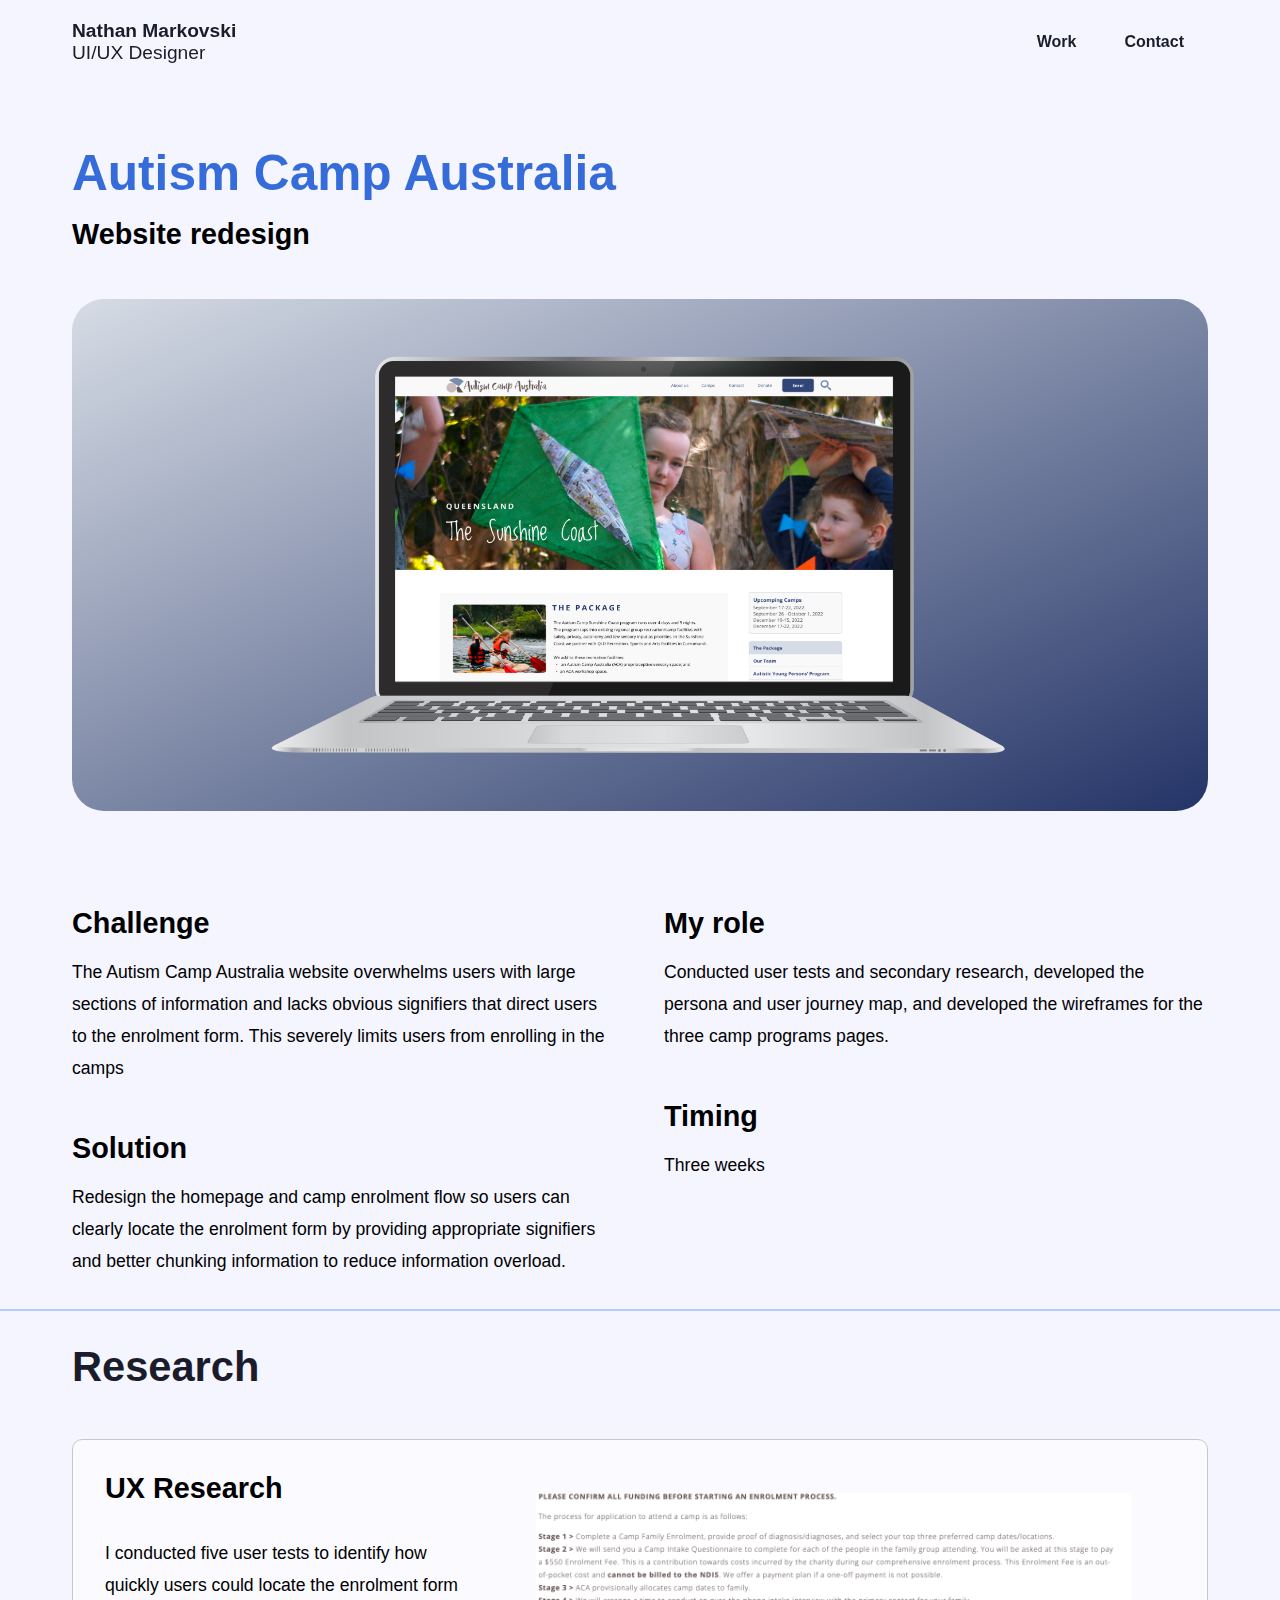
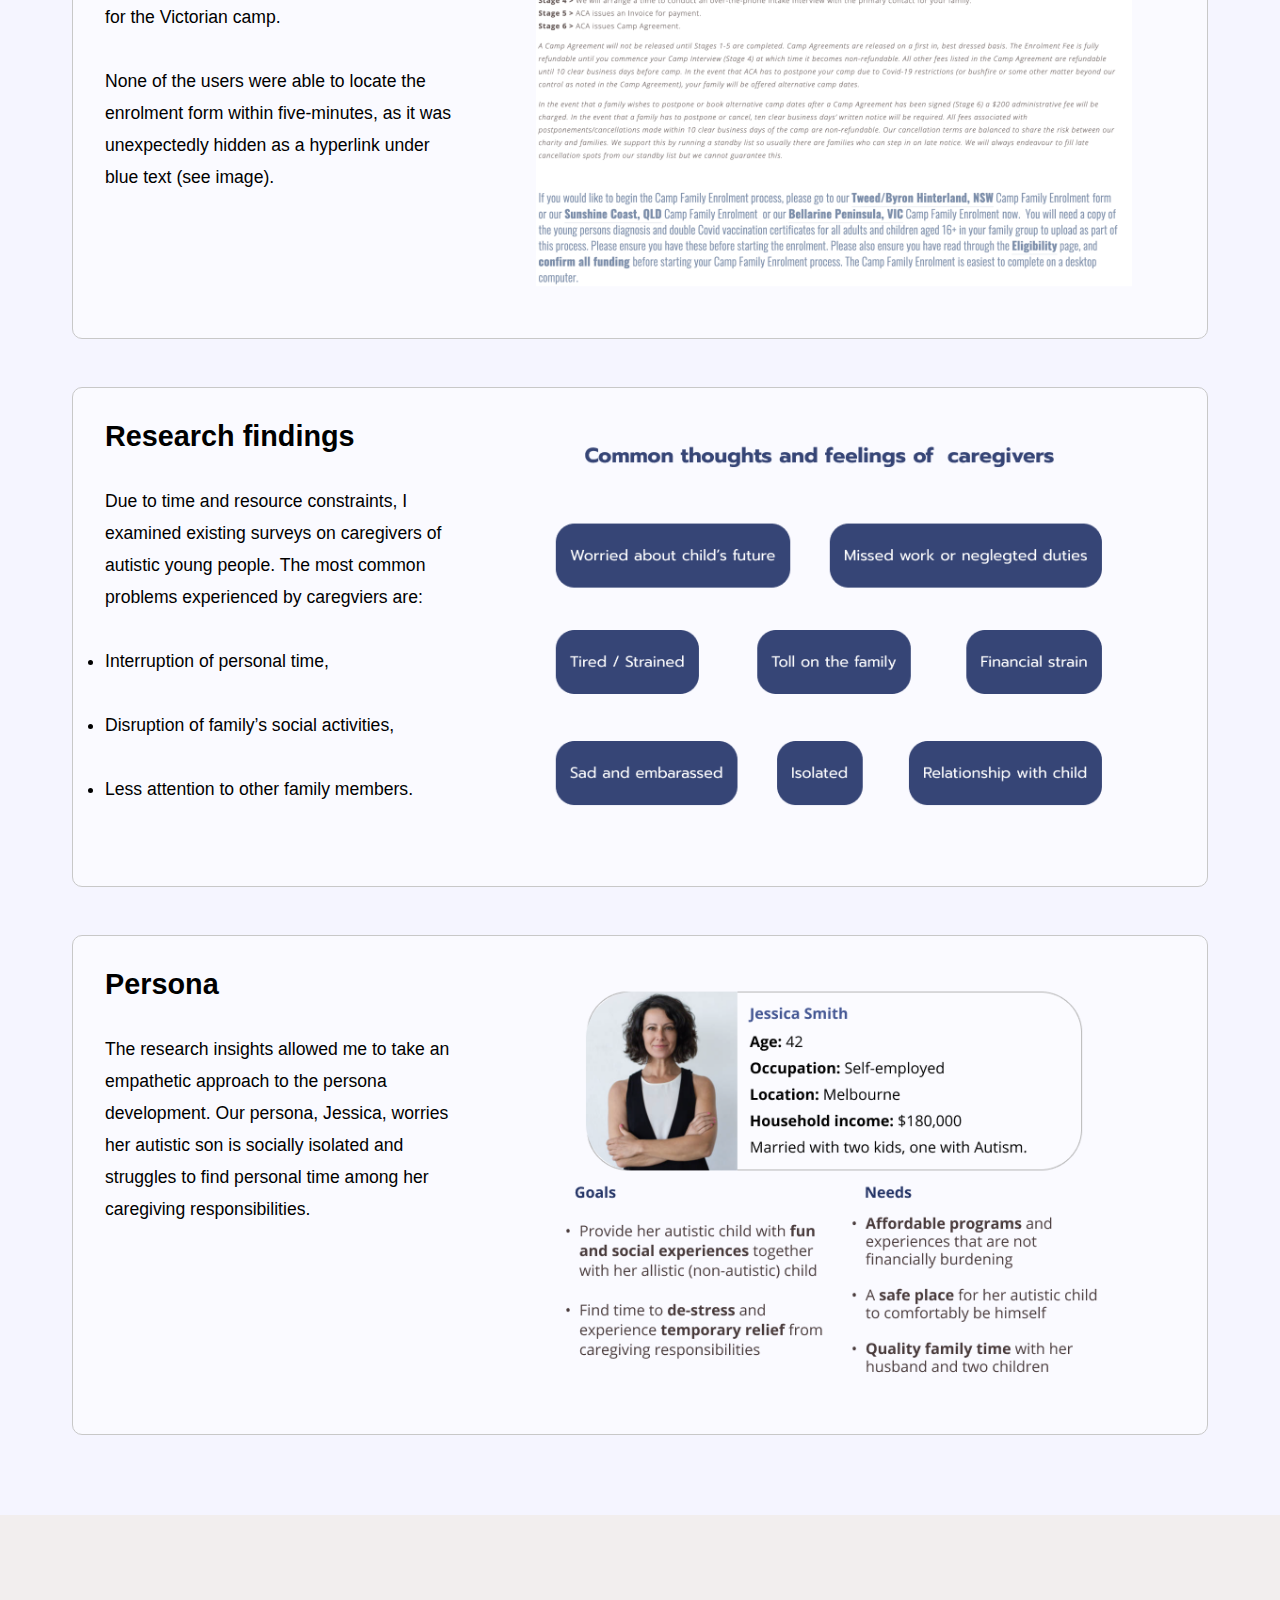
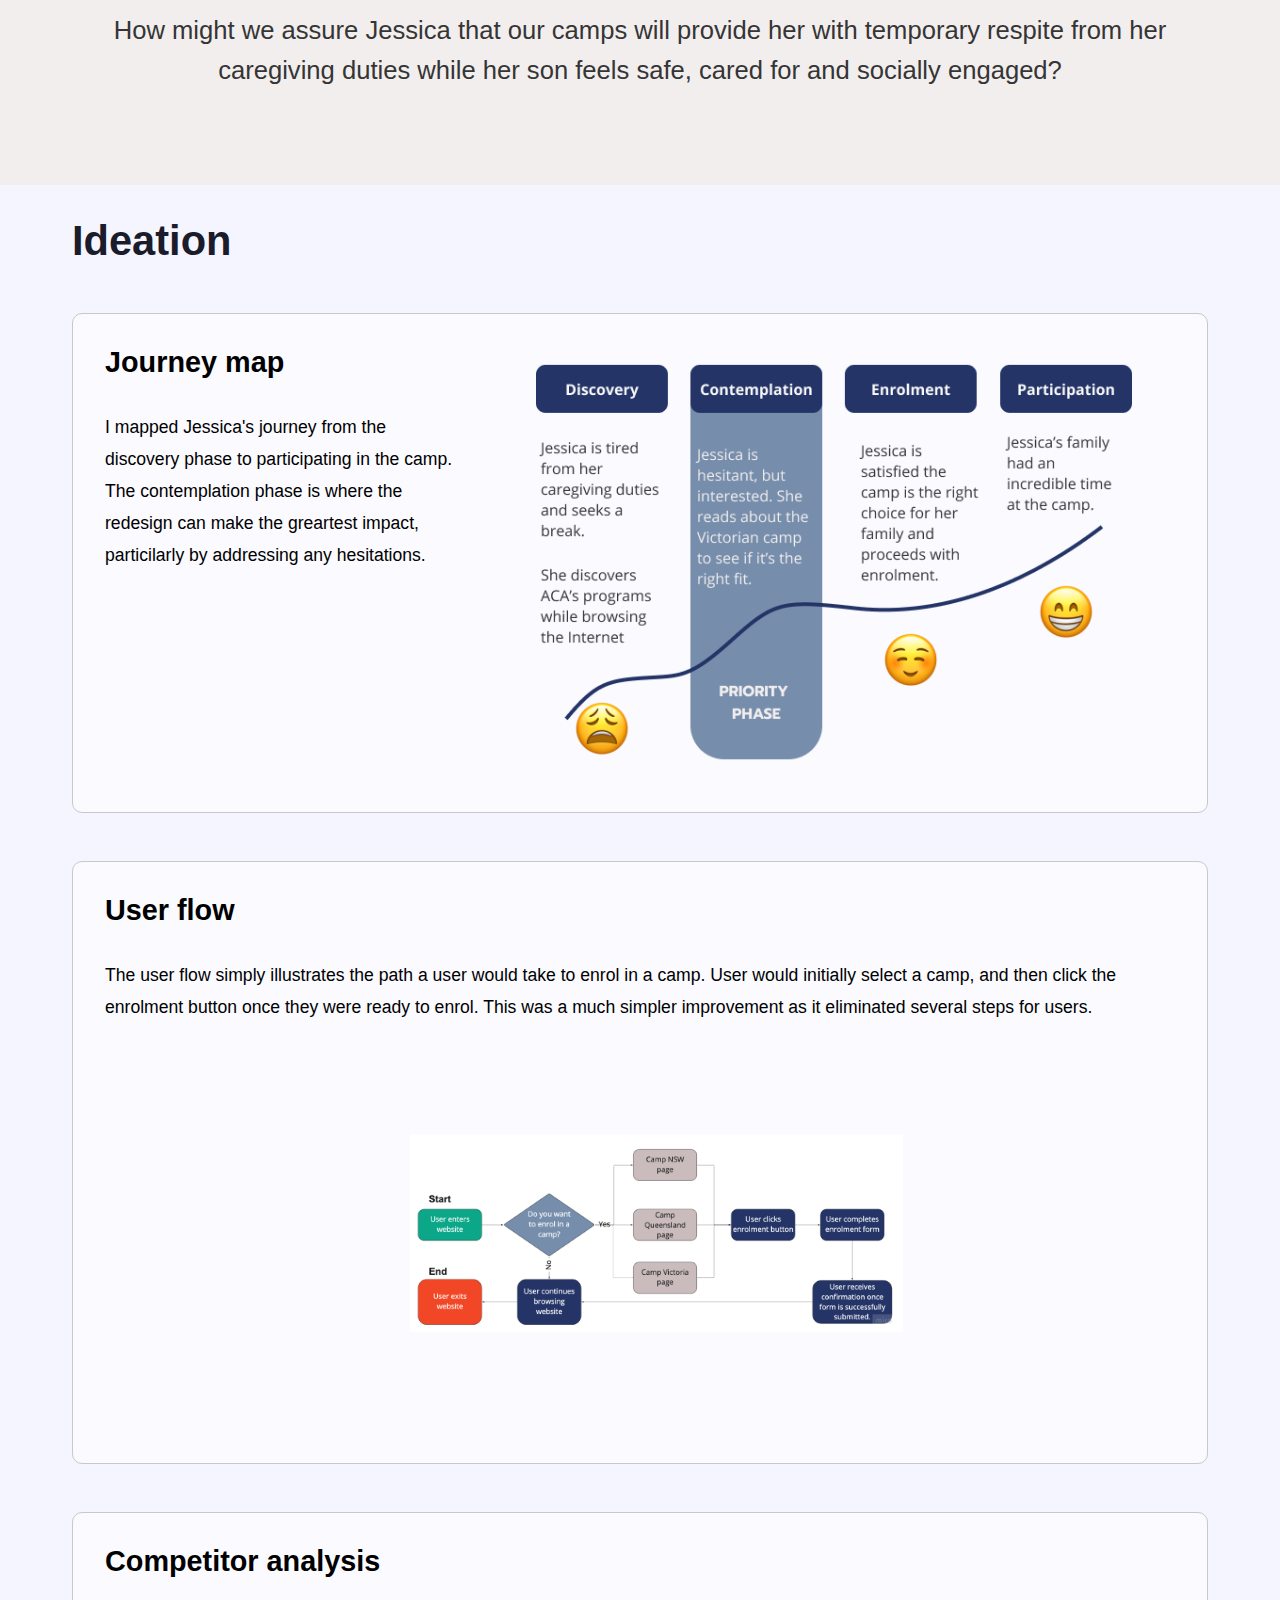
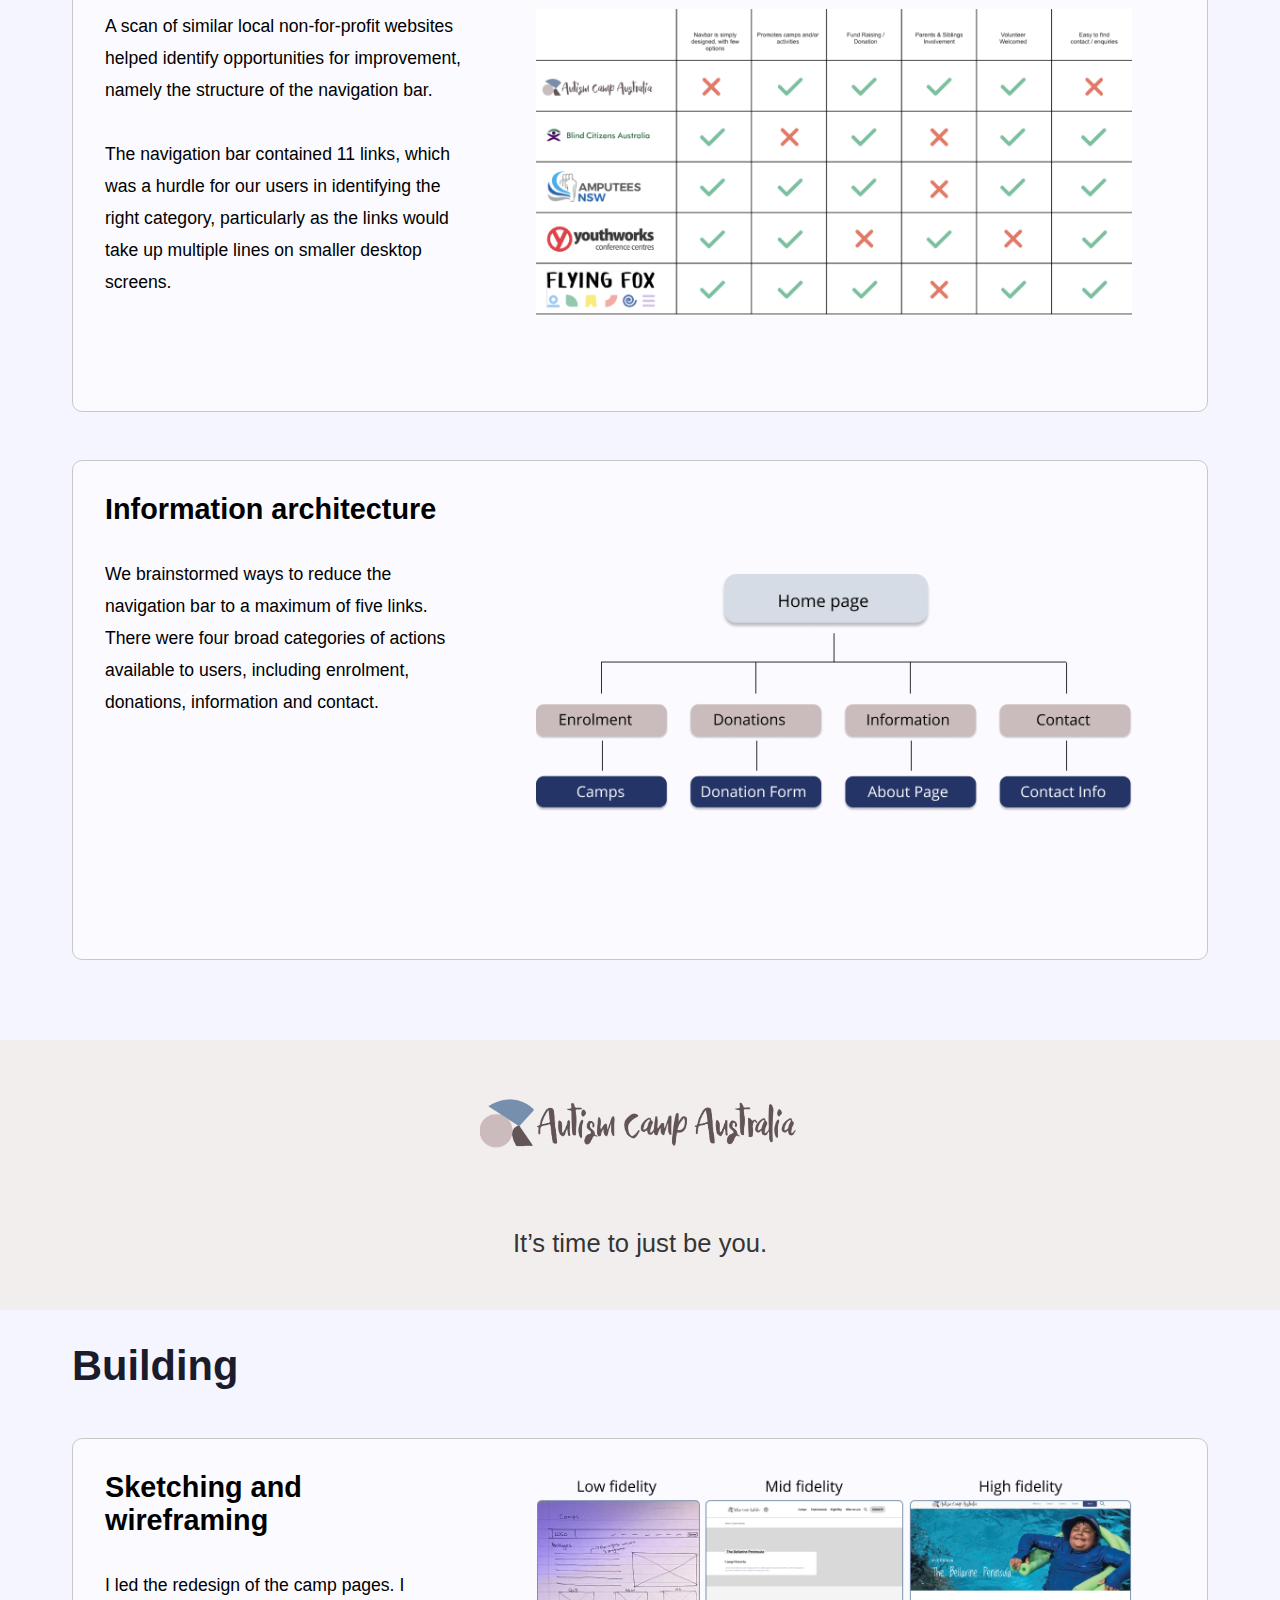
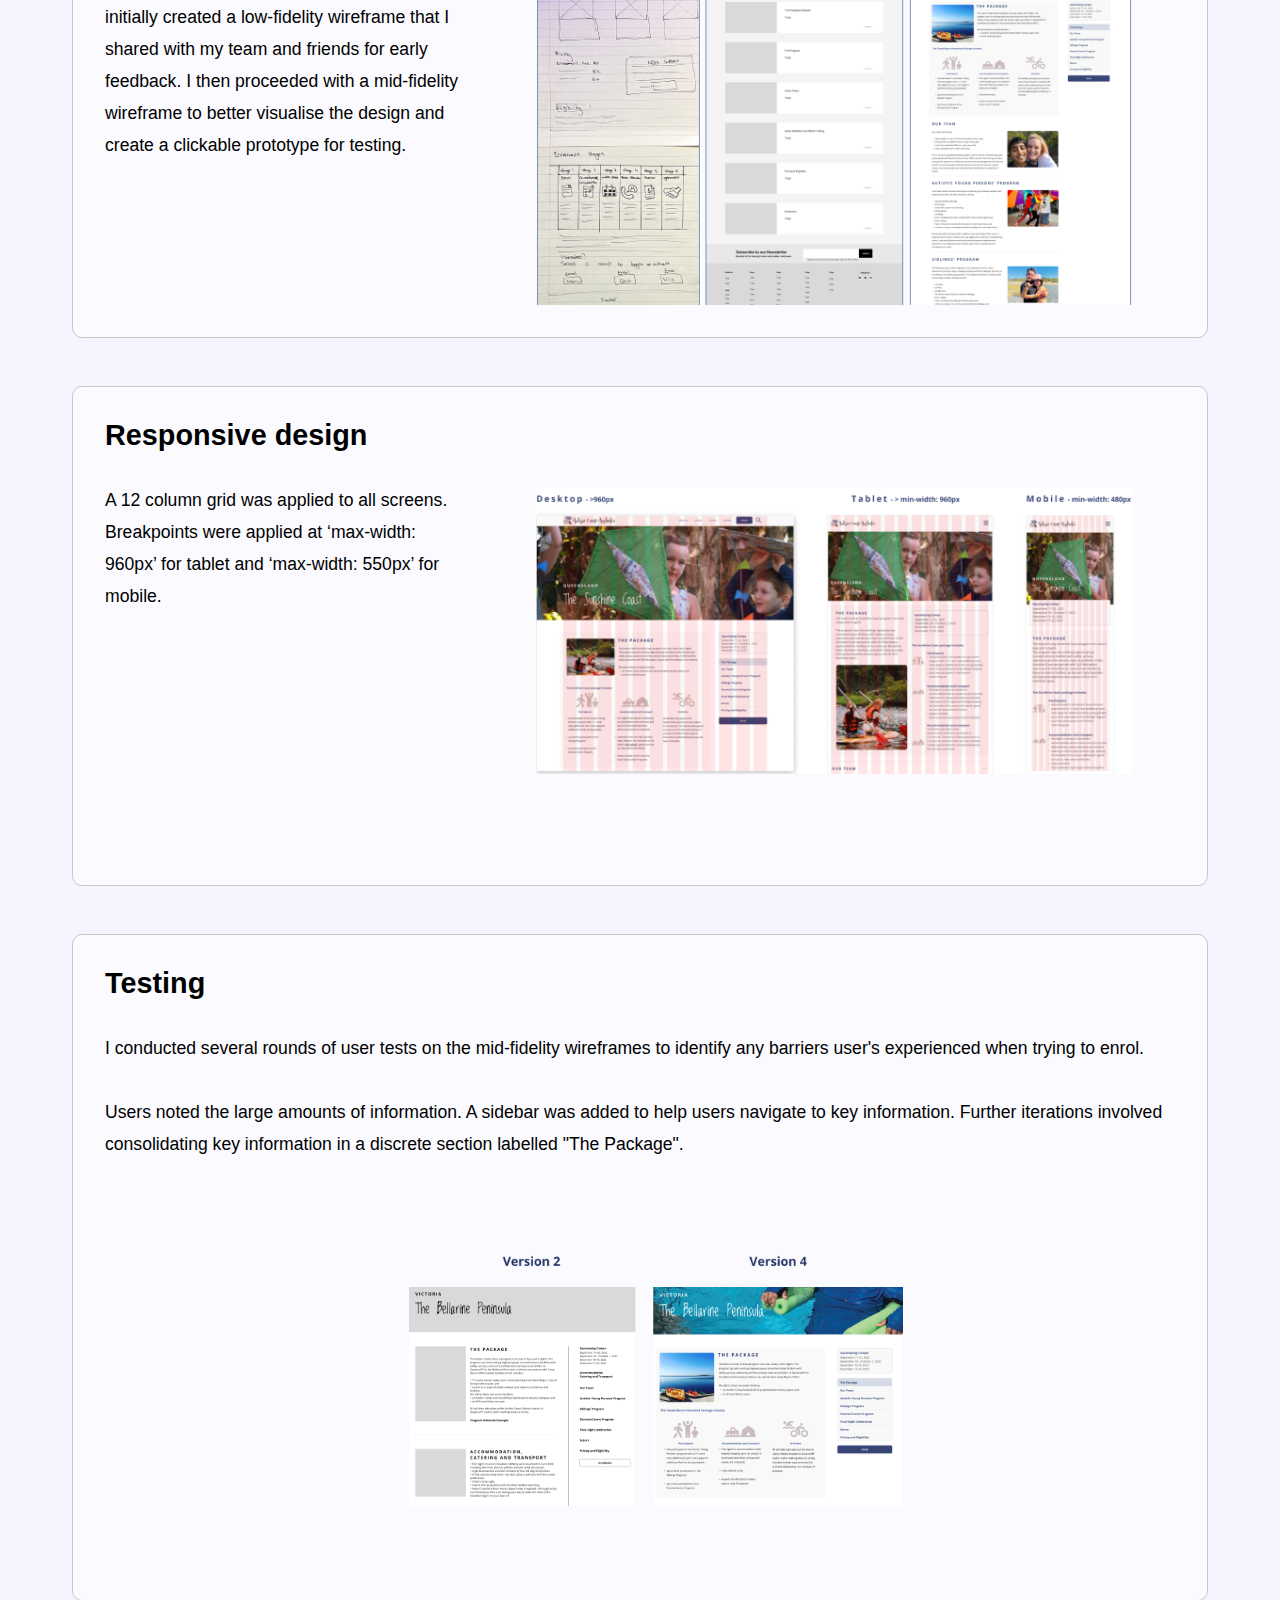
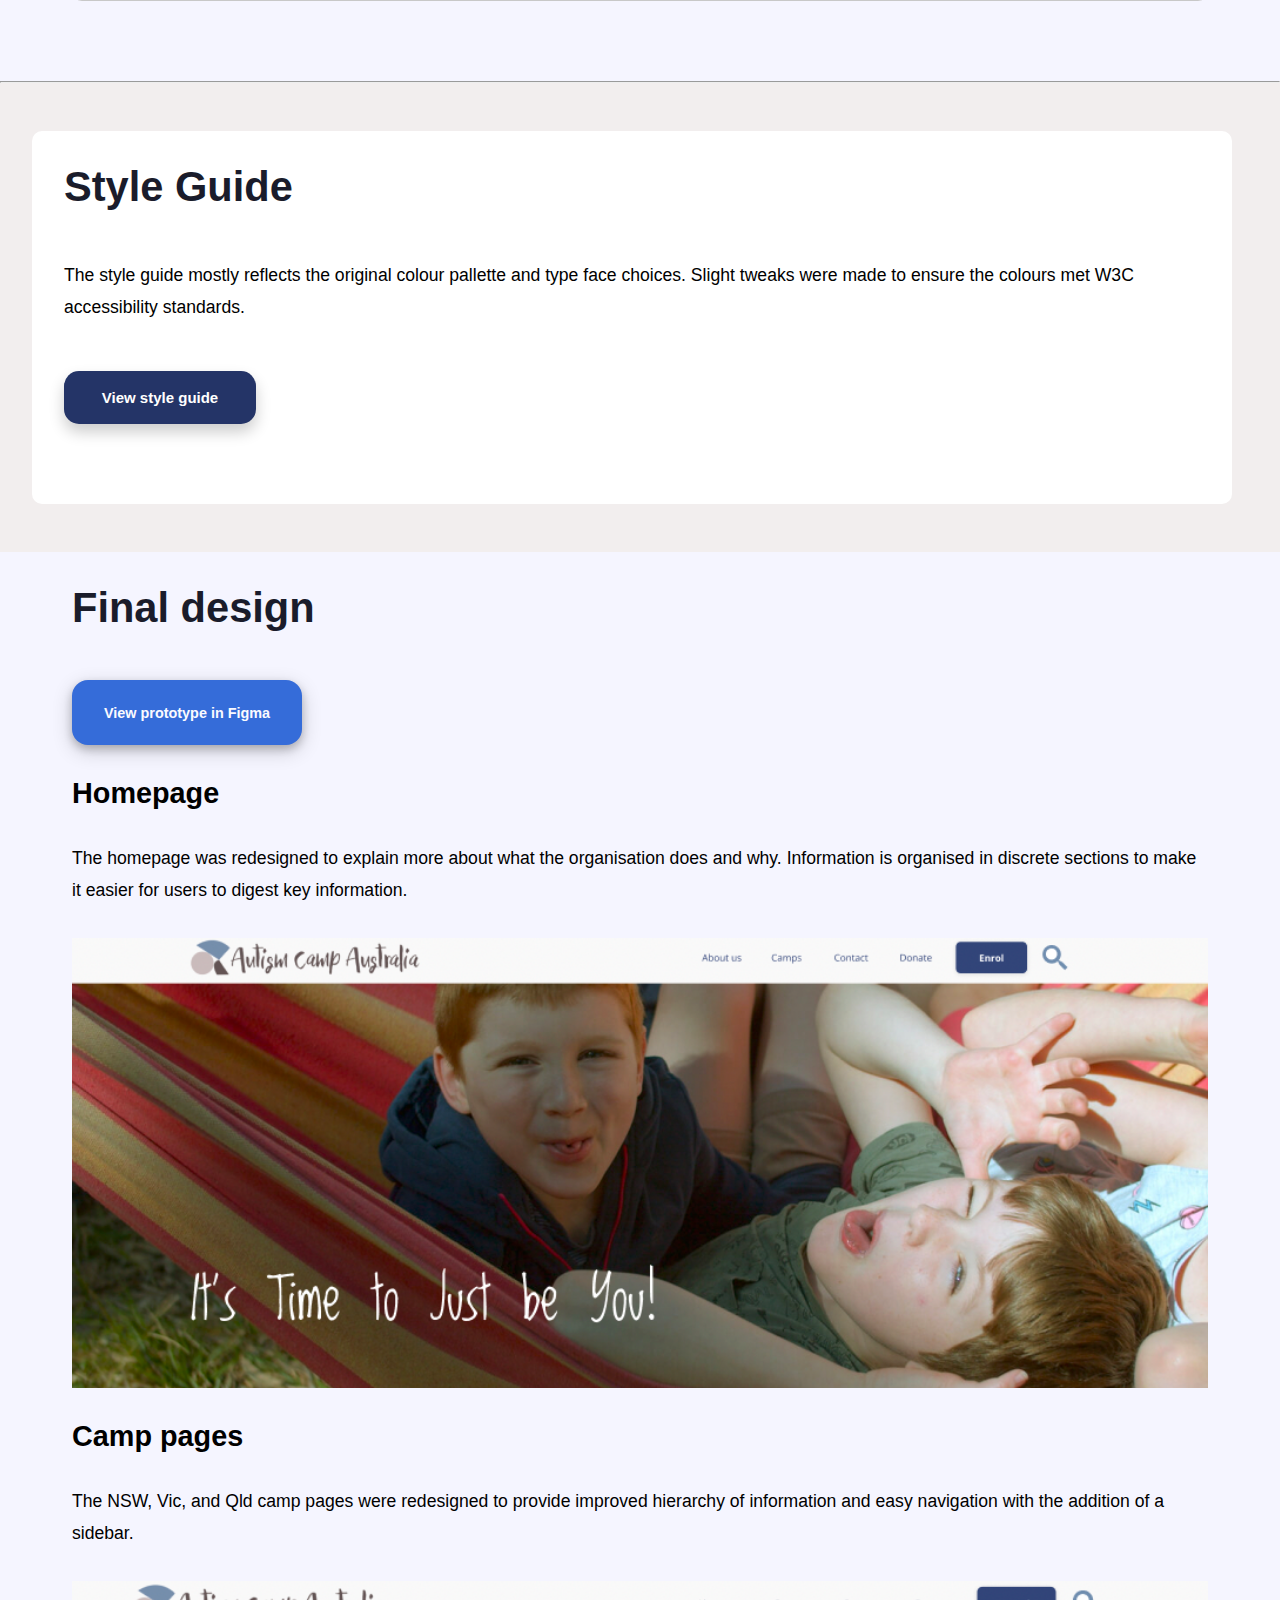
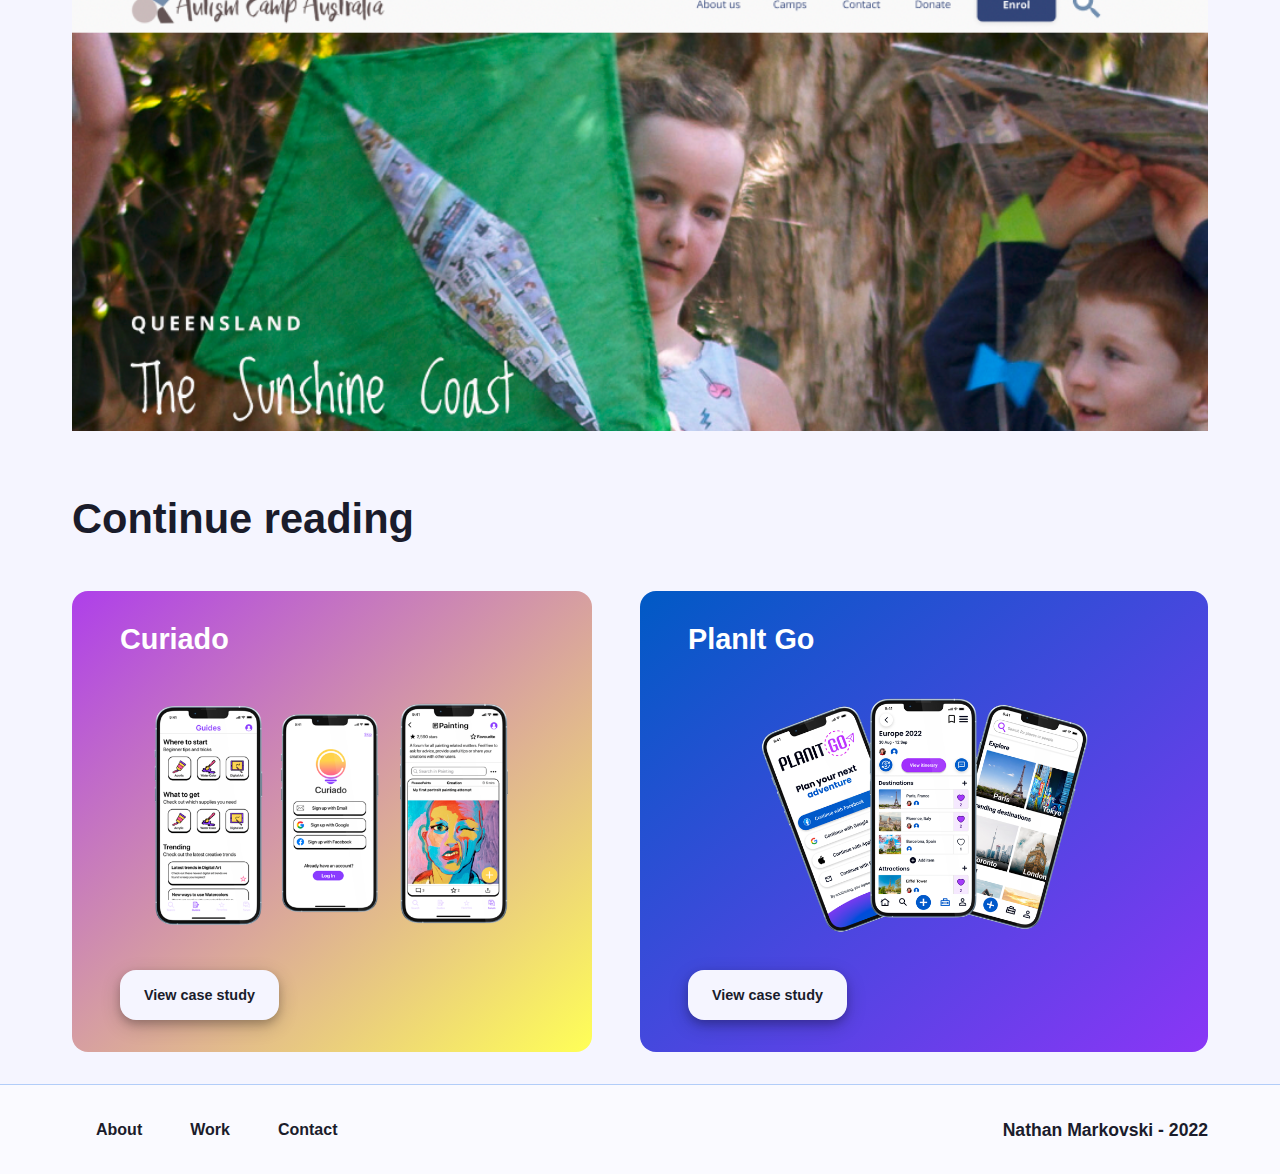
==== commit 606cea4d: "updatres" ====
--- a/aca.html
+++ b/aca.html
@@ -1,7 +1,8 @@
 <!DOCTYPE html>
 <html style="font-size: 16px" lang="en">
   <head>
-   <meta charset="utf-8">
+    <meta name="viewport" content="width=device-width, initial-scale=1" />
+    <meta charset="utf-8">
    <title>Autism Camp Australia - Case Study</title>
    <link rel="stylesheet" href="css/main.css">
    <link rel="stylesheet" href="css/aca.css">
@@ -48,7 +49,7 @@
             <h5>UI/UX Designer</h5>
         </a></div>
         <div class="links">
-            <a href="#">About Me</a>
+            <!-- <a href="#">About Me</a> -->
             <a href="#work">Work</a>
             <!-- <a href="#">Writing</a> -->
             <a href="https://markovsn.github.io/NM-Portfolio/contact">Contact</a>
--- a/css/main.css
+++ b/css/main.css
@@ -81,6 +81,10 @@
   font-size: 1.1rem;
 }
 
+.horizontal-line {
+  border-bottom: var(--ln)
+}
+
   h2 {
     text-decoration: none;
     font-size: 2.6rem;
@@ -137,7 +141,7 @@
     color: var(--clr-secondary) !important;
   }
   #contact h1 {
-    color: var(--clr-primary) !important;
+    color: var(--clr-light) !important;
   }
 
 
@@ -159,6 +163,12 @@
   .btn-primary:hover {
     background-color: var(--clr-mid);
     color: var(--clr-primary);
+    -webkit-transform: translate(10%);
+    transform: translateY(5px);
+    transform: translateX(5px);
+    box-shadow: 0 2px 4px 0 rgba(0, 0, 0, 0.2), 0 3px 10px 0 rgba(0, 0, 0, 0.30);
+
+
   }
 
   .btn-secondary {
@@ -176,7 +186,12 @@
   }
 
   .btn-secondary:hover {
+    color: var(--clr-primary);
     background-color: var(--clr-mid);
+    -webkit-transform: translate(10%);
+    transform: translateY(5px);
+    transform: translateX(3px);
+    box-shadow: 0 2px 4px 0 rgba(0, 0, 0, 0.2), 0 3px 10px 0 rgba(0, 0, 0, 0.30);
   }
 
 
@@ -267,6 +282,7 @@
   align-items: center;
   gap: 1rem;
   transition: 600ms ease;
+  z-index: 2
 }
 
 #modal-menu.hidden {
@@ -367,20 +383,36 @@
       font-size: 24px;
     }
   }
-  
+
   /* HERO */
 #hero-container {
     margin-top: 0em;
     background-color: var(--clr-light);
-    background-size: 500%;
     animation: gradient 15s ease infinite;
     color: var(--clr-primary);
     height: 95vh; 
     min-height: 560px;
     display: flex;
-    
-  }
-  
+    background-color: #f5f5ff;
+    background-color: #f5f5ff;
+    background-color: #f5f5ff;
+    background-image: url("data:image/svg+xml,%3Csvg width='6' height='6' viewBox='0 0 6 6' xmlns='http://www.w3.org/2000/svg'%3E%3Cg fill='%23356cd9' fill-opacity='0.12' fill-rule='evenodd'%3E%3Cpath d='M5 0h1L0 6V5zM6 5v1H5z'/%3E%3C/g%3E%3C/svg%3E");
+  }
+
+  #hero-background {
+    /* background-image: url(../images/homepage/herotexture.jpg); */
+
+    background-repeat: repeat;
+    background-size: cover;
+    height: 100%;
+    width: 100%;
+    z-index: -1;
+    position: fixed;
+    overflow: hidden;
+  }
+  
+  
+
 #hero .right .pfp {
   background: url(../images/homepage/_B140079-2.jpg);
   background-position: center;
@@ -395,6 +427,7 @@
     margin: 0 auto;
     align-items: center;
     justify-content: center;
+    z-index: 1;
   }
 
   #hero .location {
@@ -456,6 +489,17 @@
     border-radius: 50%;
     border: 4px solid white;
   }
+
+
+  @media screen and (max-width: 550px)
+  {
+    #hero {
+      margin-top: 160px;
+    }
+
+    nav {
+      background: var(--clr-white);
+  }}
 
   /* CASE STUDIES */
 
@@ -612,7 +656,12 @@
 @media (max-width: 550px) {
   #work .case-study {
     padding: 1rem;
-  }}
+  }
+  #work {
+    margin-top: 160px;
+  }
+
+}
 
 /* Skills  */
 #skills {
@@ -702,7 +751,7 @@
 
 #contact {
   /* background: linear-gradient(-45deg, #b13ce7, #356cd9, #23a6d5, #23d5ab); */
-  background-color: var(--clr-mid);
+  background-color: var(--clr-secondary);
   background-size: 500%;
   animation: gradient 15s ease infinite;
   height: 20vh;
@@ -721,12 +770,13 @@
   align-items: center;
   justify-content: center;
   gap: 3rem;
-  color: var(--clr-primary);
+  color: var(--clr-light);
 }
 
 .contact-buttons {
   display: flex;
   gap: 3rem;
+  color: var(--clr-light);
 }
 
 .contact-container h1 {
--- a/css/aca.css
+++ b/css/aca.css
@@ -810,7 +810,7 @@
 /*  Next reading  */
 .prototype-btn {
     margin-bottom: 2rem;
-    color: var(--clr-primary);
+    color: var(--clr-secondary);
 }
 
 #next-reading {
